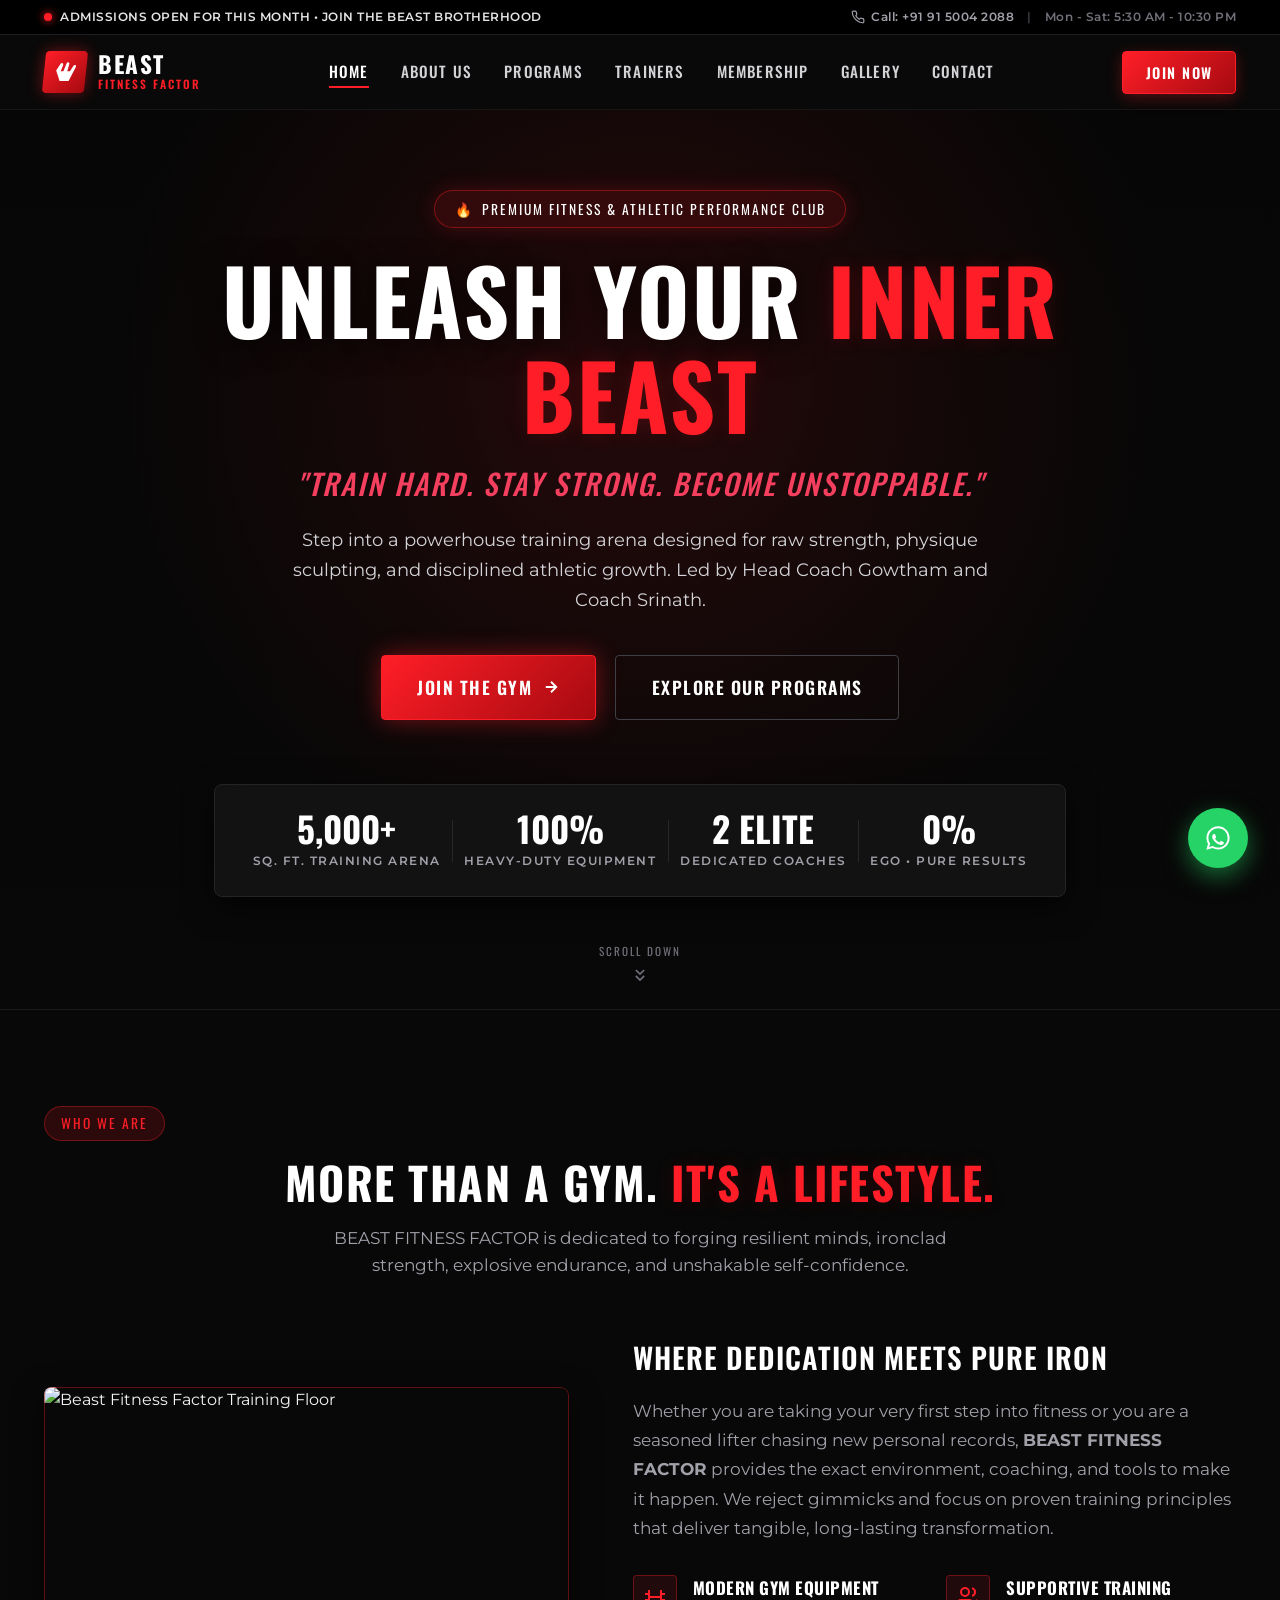
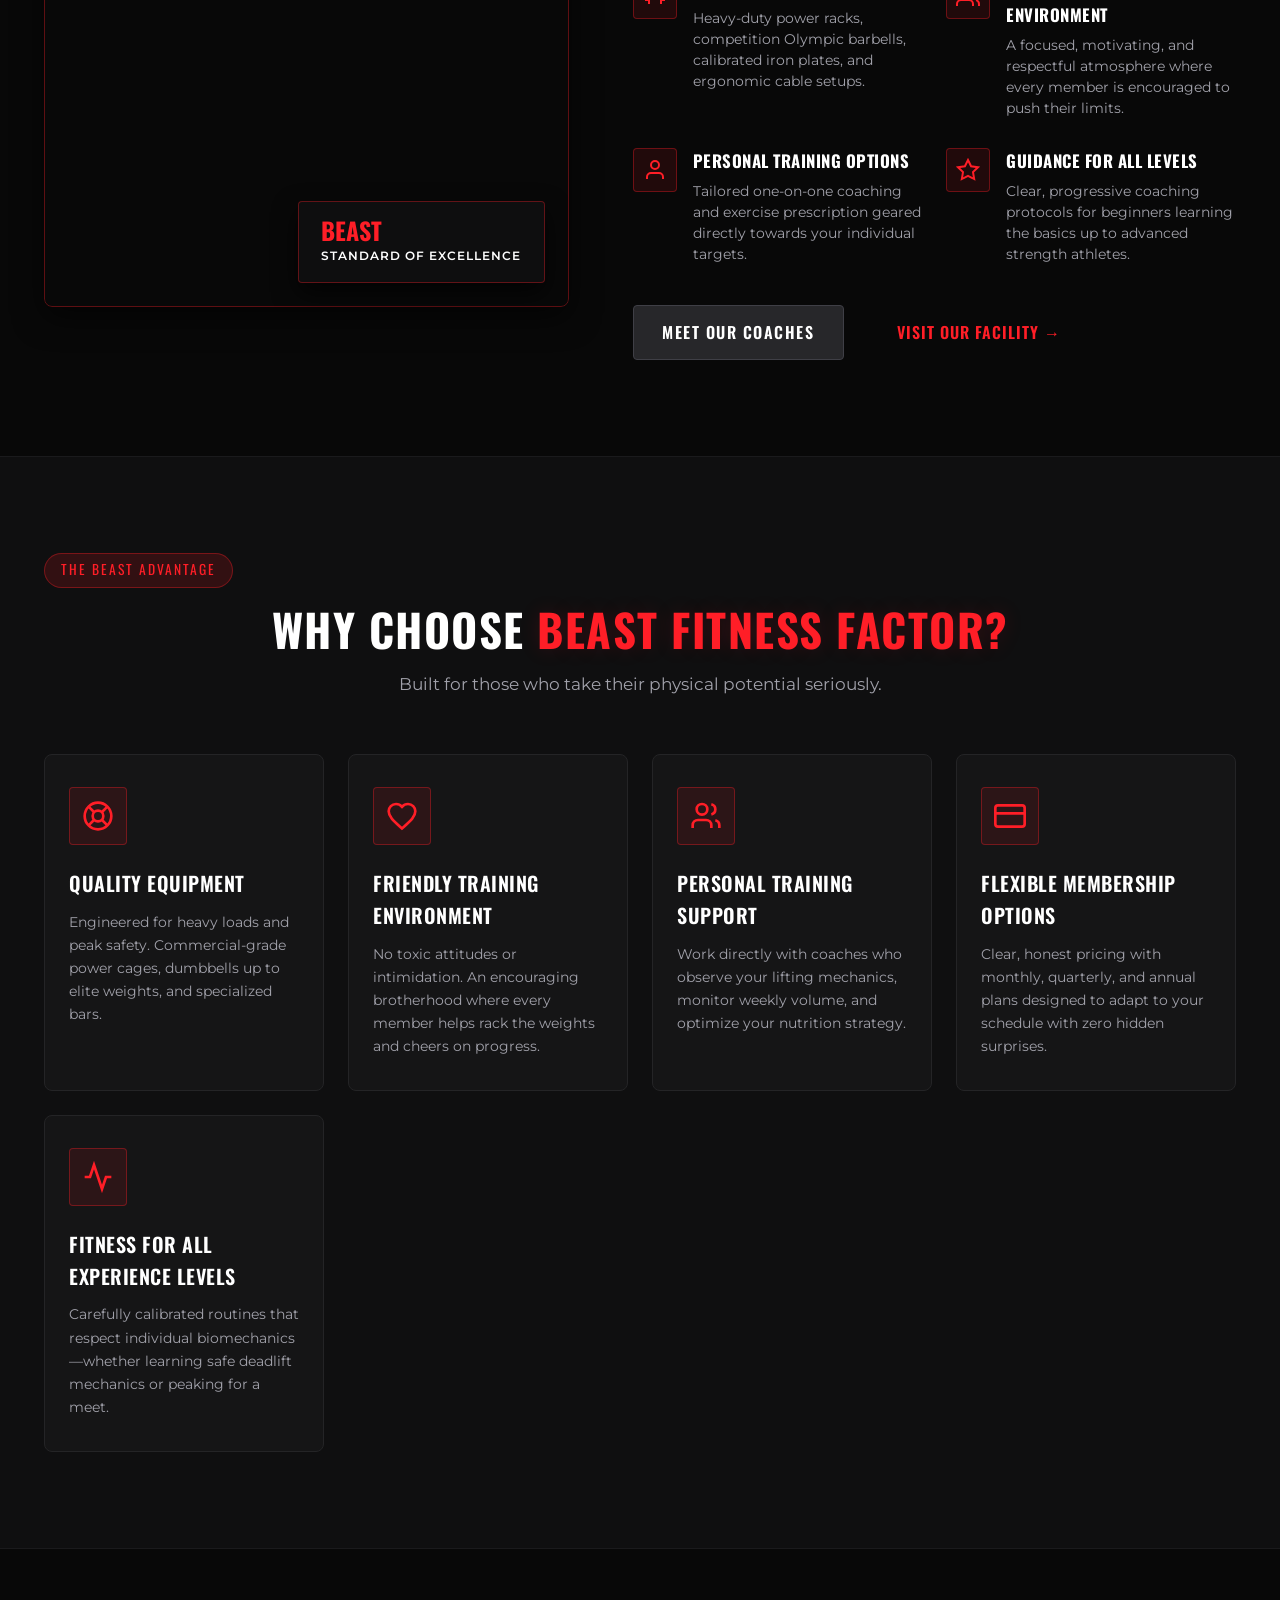
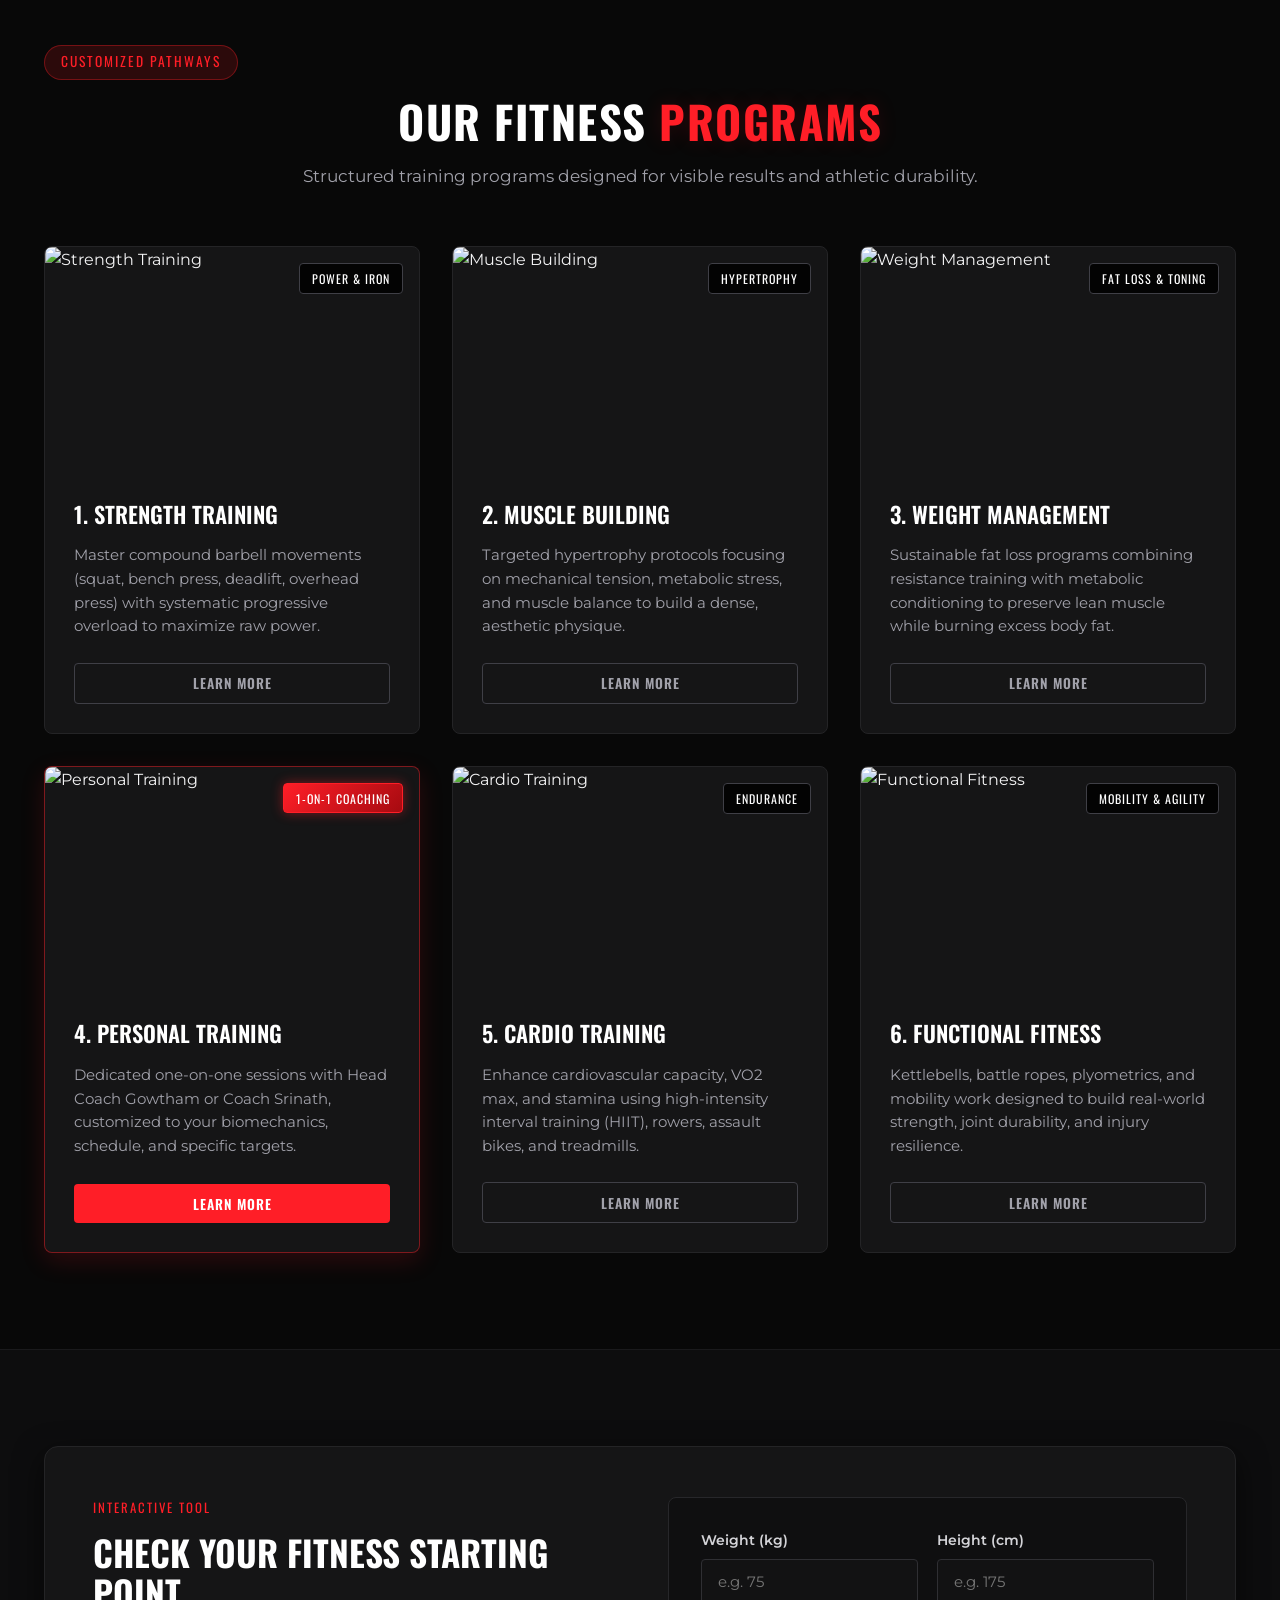
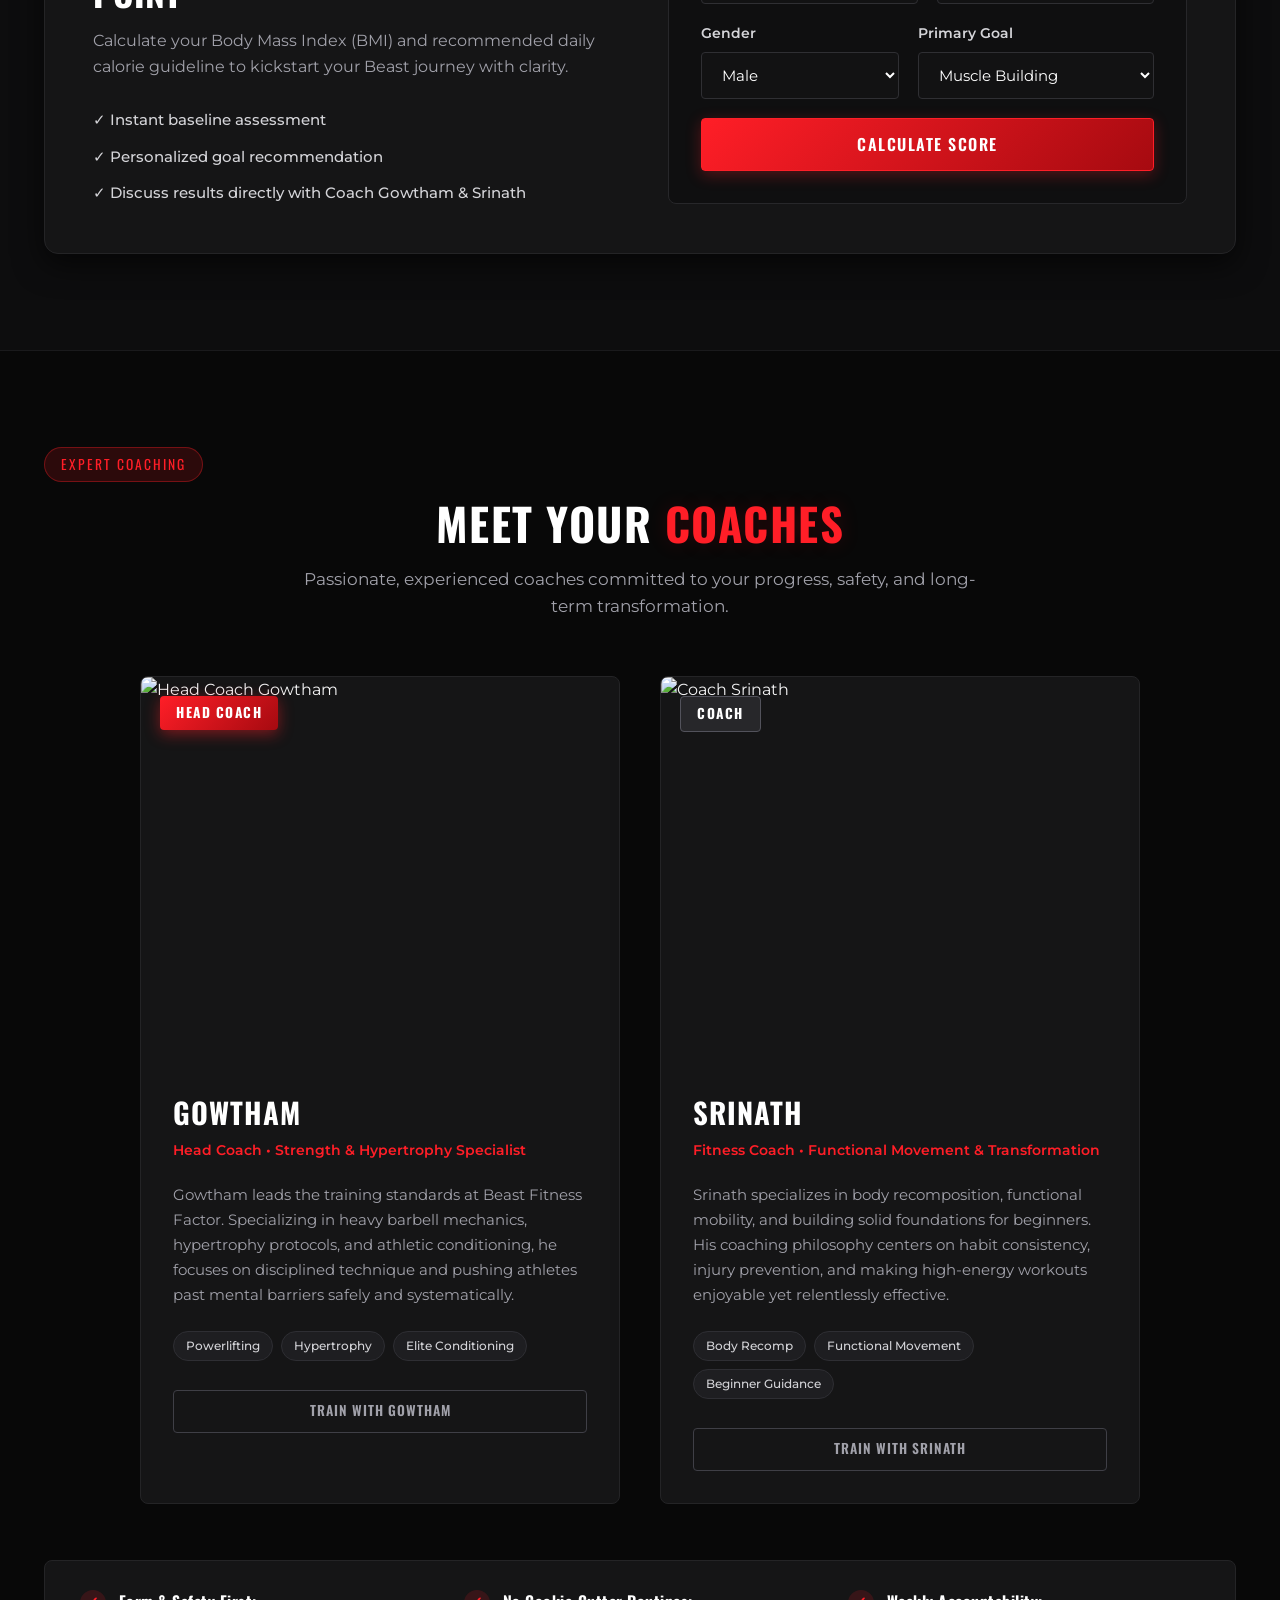
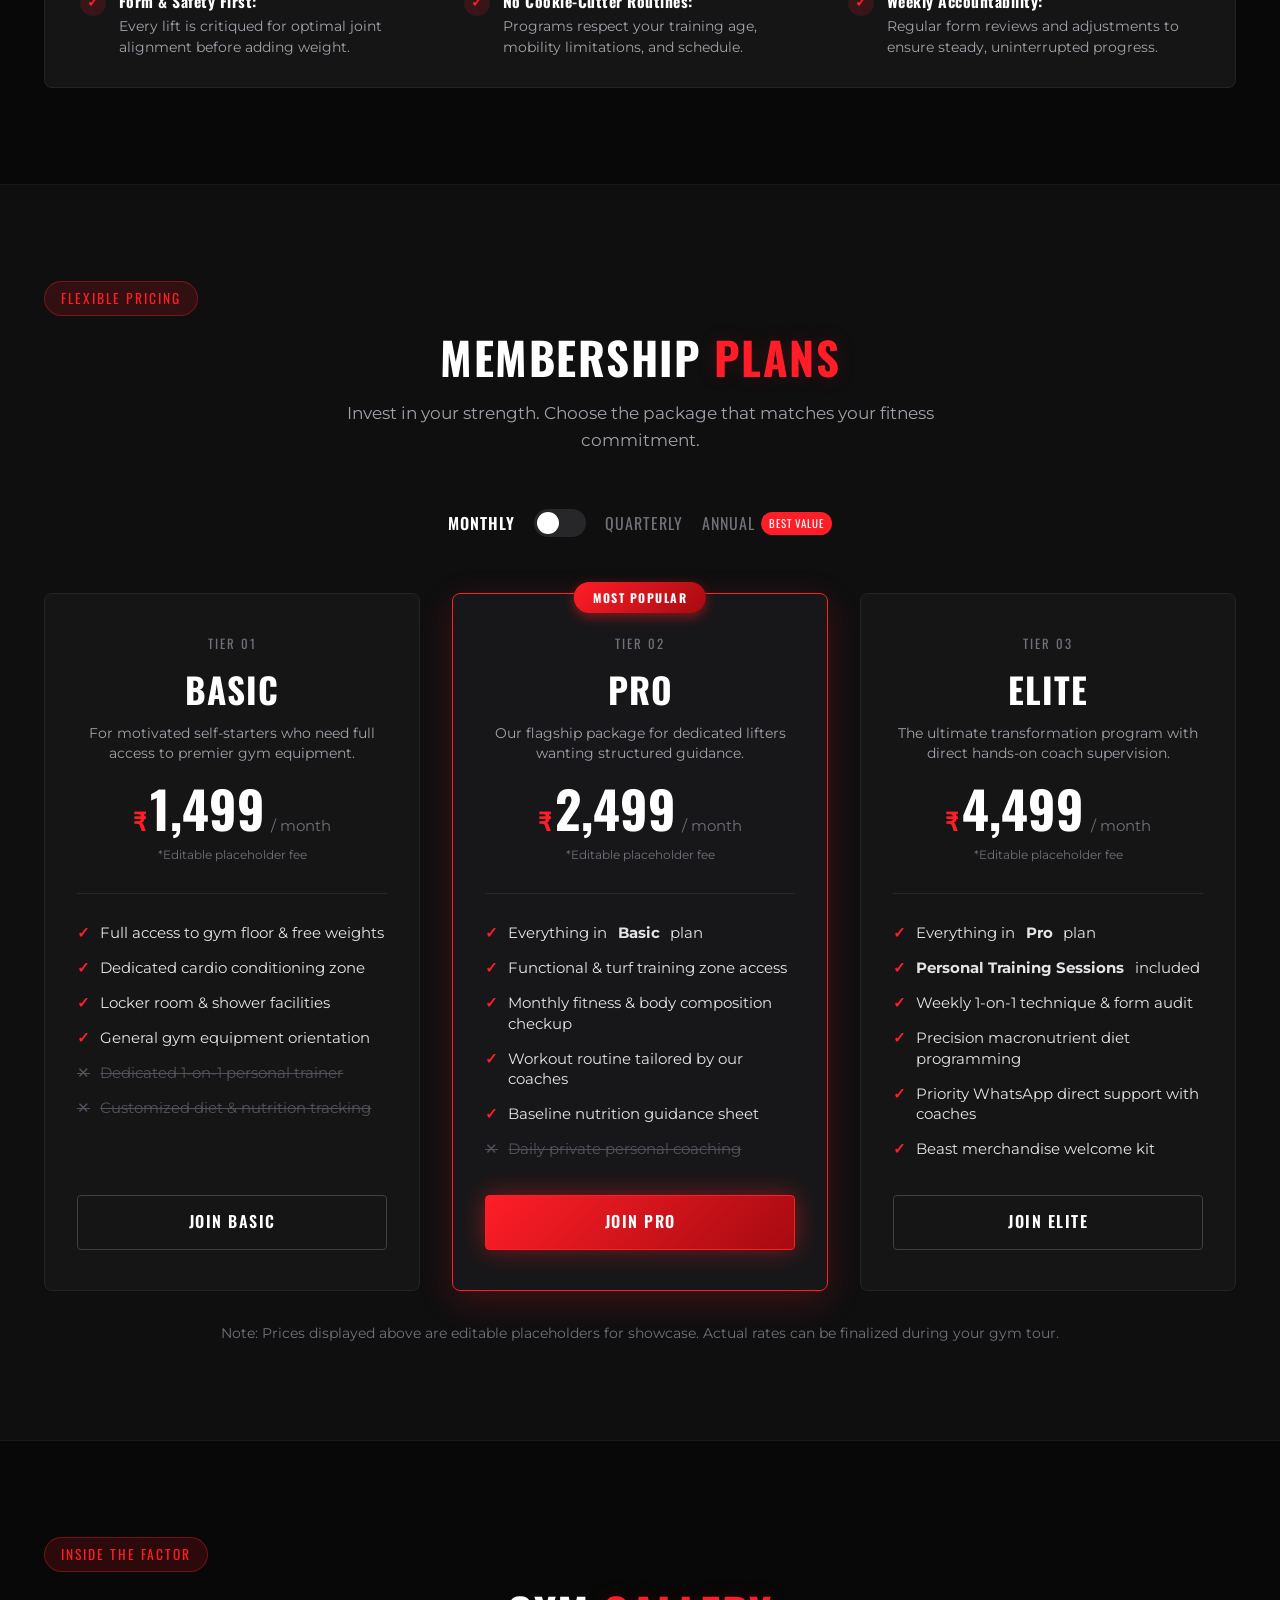
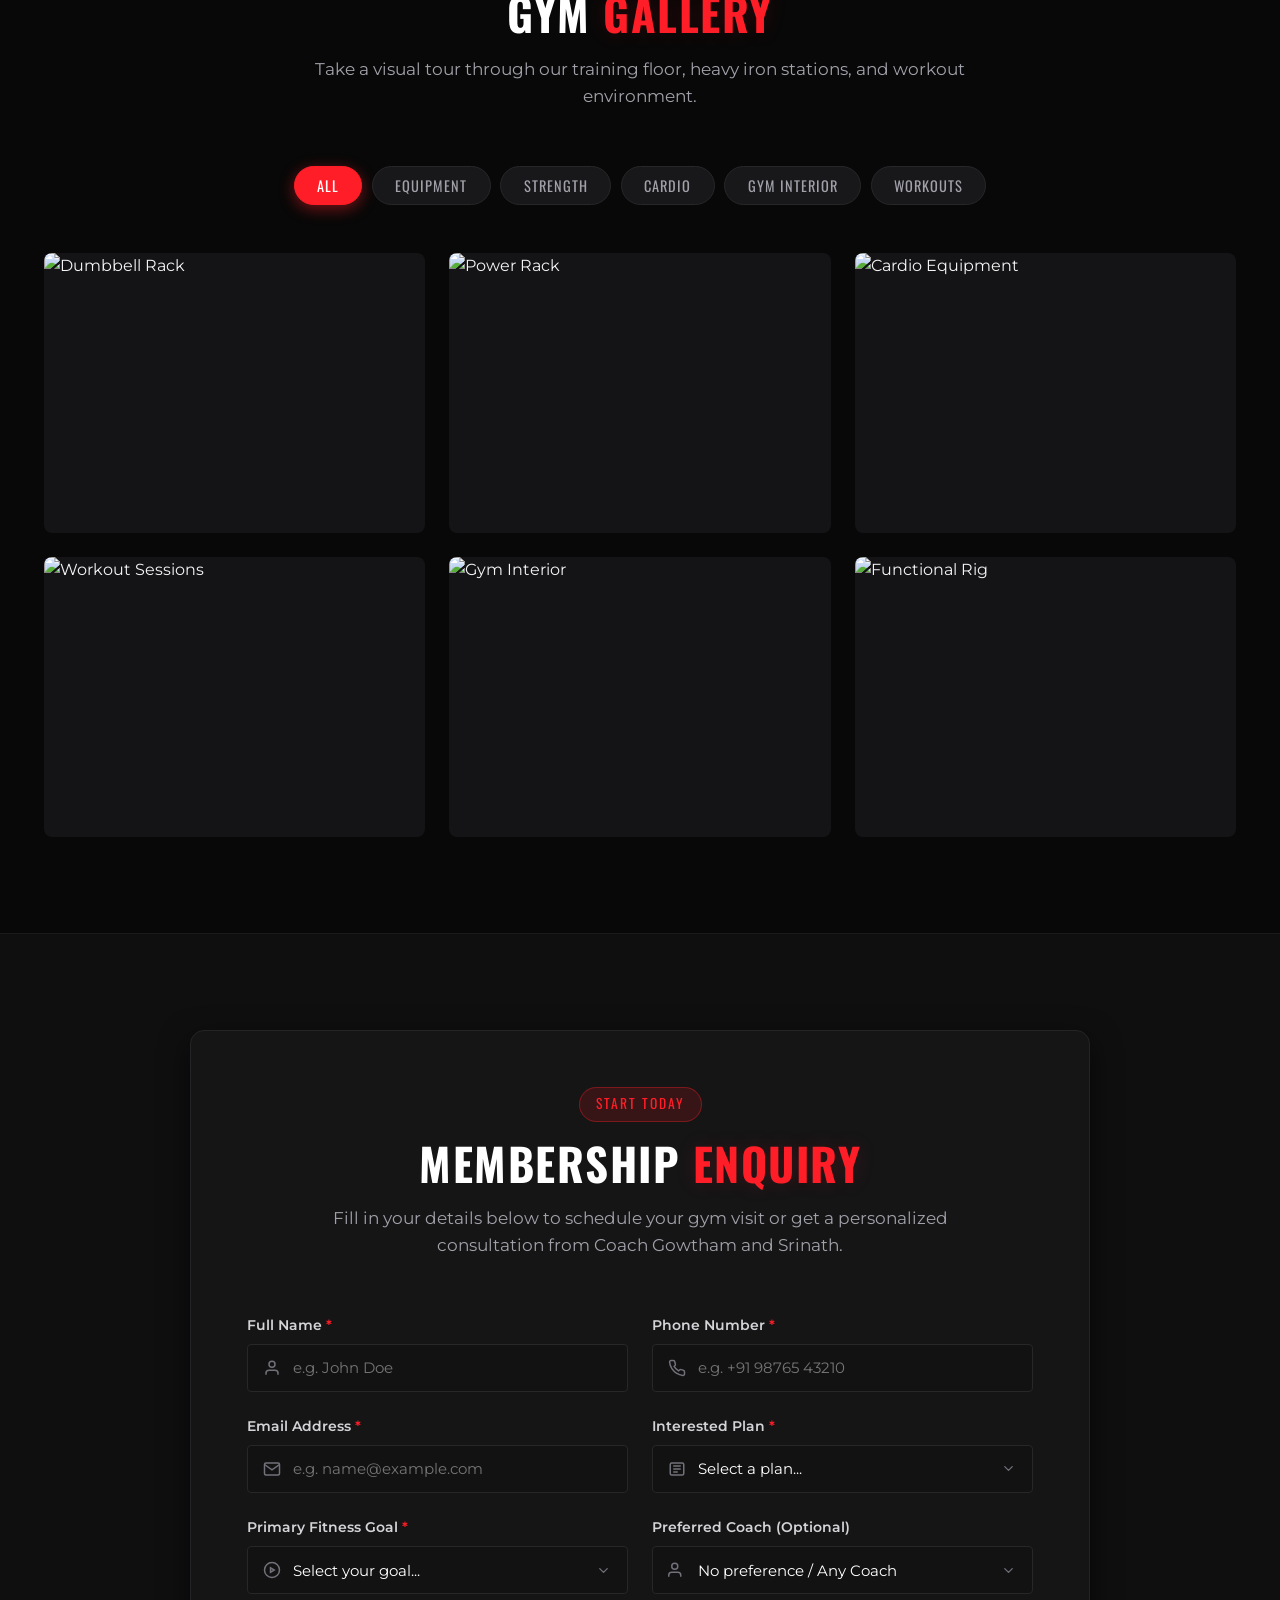
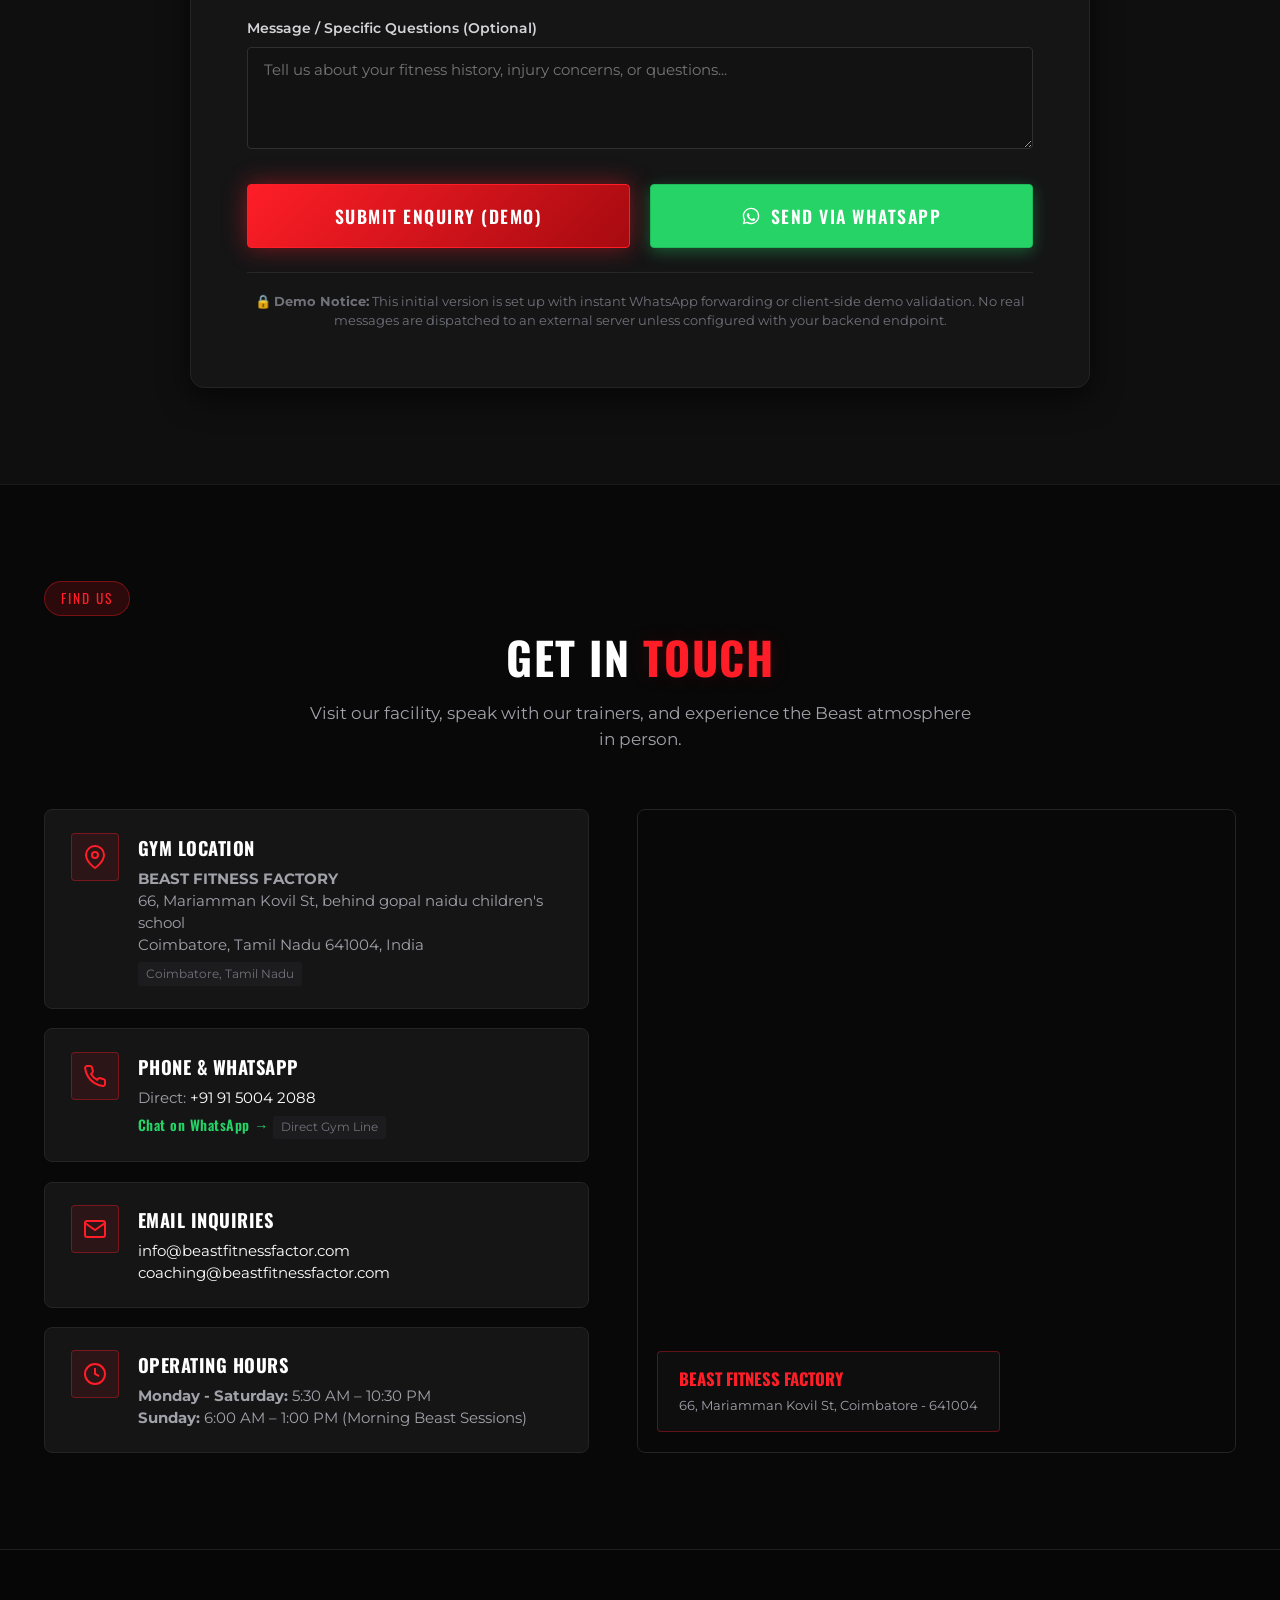
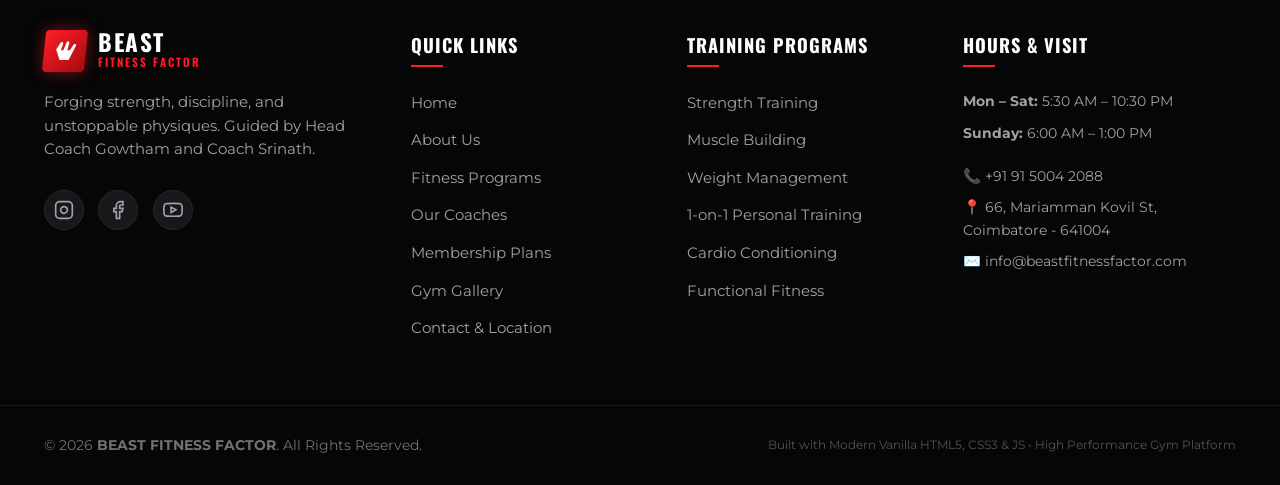
==== standalone.html @ 0b419434 "Initial commit: Beast Fitness Factory premium gym website" ====
<!DOCTYPE html>
<html lang="en">
<head>
  <meta charset="UTF-8">
  <meta name="viewport" content="width=device-width, initial-scale=1.0">
  <title>BEAST FITNESS FACTOR | Unleash Your Inner Beast</title>
  <meta name="description" content="BEAST FITNESS FACTOR - Premium fitness club with a powerful bodybuilding atmosphere. Expert coaching by Head Coach Gowtham and Coach Srinath.">
  <meta name="theme-color" content="#0d0d0d">
  
  <!-- Google Fonts: Oswald (Headings) & Montserrat (Body/Accents) -->
  <link rel="preconnect" href="https://fonts.googleapis.com">
  <link rel="preconnect" href="https://fonts.gstatic.com" crossorigin>
  <link href="https://fonts.googleapis.com/css2?family=Montserrat:ital,wght@0,300;0,400;0,500;0,600;0,700;0,800;1,400&family=Oswald:wght@400;500;600;700&display=swap" rel="stylesheet">
  
  <!-- Main Stylesheet -->
  <style>
/* ===================================================================
   BEAST FITNESS FACTOR - PREMIUM ATHLETIC STYLESHEET
   Colors: Black (#0a0a0a), Dark Charcoal (#141414), White (#fff), Vibrant Red (#ff1e27)
   Typography: Oswald (Headings), Montserrat (Body & Accents)
=================================================================== */

/* --- ROOT VARIABLES --- */
:root {
  --bg-deep: #080808;
  --bg-primary: #0f0f10;
  --bg-card: #151516;
  --bg-card-hover: #1c1c1e;
  --bg-input: #121213;
  --border-subtle: #242426;
  --border-accent: rgba(255, 30, 39, 0.35);
  
  --red-primary: #ff1e27;
  --red-hover: #e00d16;
  --red-glow: rgba(255, 30, 39, 0.45);
  --red-glow-subtle: rgba(255, 30, 39, 0.15);
  --red-gradient: linear-gradient(135deg, #ff1e27 0%, #a60a10 100%);
  
  --text-white: #ffffff;
  --text-primary: #f4f4f5;
  --text-secondary: #a1a1aa;
  --text-muted: #71717a;
  
  --font-heading: 'Oswald', sans-serif;
  --font-body: 'Montserrat', sans-serif;
  
  --transition-fast: 0.2s cubic-bezier(0.4, 0, 0.2, 1);
  --transition-normal: 0.3s cubic-bezier(0.4, 0, 0.2, 1);
  --transition-smooth: 0.5s cubic-bezier(0.16, 1, 0.3, 1);
  
  --radius-sm: 4px;
  --radius-md: 8px;
  --radius-lg: 14px;
  --radius-full: 9999px;
  
  --shadow-sm: 0 2px 8px rgba(0, 0, 0, 0.5);
  --shadow-card: 0 10px 30px rgba(0, 0, 0, 0.6);
  --shadow-red: 0 10px 35px var(--red-glow);
}

/* --- RESET & GLOBAL BASE --- */
*, *::before, *::after {
  box-sizing: border-box;
  margin: 0;
  padding: 0;
}

html {
  scroll-behavior: smooth;
  font-size: 16px;
  color-scheme: dark;
}

body {
  font-family: var(--font-body);
  background-color: var(--bg-deep);
  color: var(--text-primary);
  line-height: 1.6;
  overflow-x: hidden;
  -webkit-font-smoothing: antialiased;
  -moz-osx-font-smoothing: grayscale;
}

img {
  max-width: 100%;
  height: auto;
  display: block;
}

a {
  color: inherit;
  text-decoration: none;
  transition: color var(--transition-fast);
}

button {
  font-family: inherit;
  cursor: pointer;
  border: none;
  background: none;
  outline: none;
}

ul {
  list-style: none;
}

/* --- CONTAINER & UTILITIES --- */
.container {
  width: 100%;
  max-width: 1240px;
  margin: 0 auto;
  padding: 0 1.5rem;
}

.text-center {
  text-align: center;
}

.highlight-red {
  color: var(--red-primary);
  text-shadow: 0 0 20px var(--red-glow-subtle);
}

.section {
  padding: 6rem 0;
  position: relative;
}

.section-badge {
  display: inline-block;
  font-family: var(--font-heading);
  font-size: 0.85rem;
  letter-spacing: 2px;
  text-transform: uppercase;
  color: var(--red-primary);
  background: var(--red-glow-subtle);
  border: 1px solid var(--border-accent);
  padding: 0.35rem 1rem;
  border-radius: var(--radius-full);
  margin-bottom: 1rem;
}

.section-title {
  font-family: var(--font-heading);
  font-size: 2.8rem;
  font-weight: 700;
  text-transform: uppercase;
  letter-spacing: 1.5px;
  color: var(--text-white);
  line-height: 1.15;
  margin-bottom: 1rem;
}

.section-subtitle {
  font-size: 1.05rem;
  color: var(--text-secondary);
  max-width: 680px;
  margin: 0 auto 3.5rem;
  font-weight: 400;
}

/* --- BUTTONS --- */
.btn {
  display: inline-flex;
  align-items: center;
  justify-content: center;
  gap: 0.6rem;
  font-family: var(--font-heading);
  font-size: 1rem;
  font-weight: 600;
  text-transform: uppercase;
  letter-spacing: 1.5px;
  padding: 0.85rem 1.8rem;
  border-radius: var(--radius-sm);
  transition: all var(--transition-normal);
  position: relative;
  overflow: hidden;
}

.btn-primary {
  background: var(--red-gradient);
  color: var(--text-white);
  box-shadow: 0 4px 15px rgba(255, 30, 39, 0.3);
  border: 1px solid var(--red-primary);
}

.btn-primary:hover {
  background: var(--red-hover);
  box-shadow: var(--shadow-red);
  transform: translateY(-2px);
}

.btn-outline {
  background: transparent;
  color: var(--text-white);
  border: 1.5px solid #3f3f46;
}

.btn-outline:hover {
  border-color: var(--red-primary);
  color: var(--red-primary);
  background: rgba(255, 30, 39, 0.08);
  transform: translateY(-2px);
}

.btn-secondary {
  background: #27272a;
  color: var(--text-white);
  border: 1px solid #3f3f46;
}

.btn-secondary:hover {
  background: #3f3f46;
  transform: translateY(-2px);
}

.btn-link {
  font-family: var(--font-heading);
  font-weight: 600;
  letter-spacing: 1px;
  color: var(--red-primary);
  display: inline-flex;
  align-items: center;
  gap: 0.4rem;
  font-size: 1rem;
  text-transform: uppercase;
}

.btn-link:hover {
  color: #ff5252;
  transform: translateX(4px);
}

.btn-large {
  padding: 1.1rem 2.2rem;
  font-size: 1.1rem;
}

.btn-primary-sm, .btn-outline-sm {
  padding: 0.6rem 1.2rem;
  font-size: 0.85rem;
  letter-spacing: 1px;
  border-radius: var(--radius-sm);
}

.btn-primary-sm {
  background: var(--red-primary);
  color: #fff;
}

.btn-primary-sm:hover {
  background: var(--red-hover);
  box-shadow: 0 4px 15px var(--red-glow);
}

.btn-outline-sm {
  border: 1px solid #3f3f46;
  color: var(--text-secondary);
}

.btn-outline-sm:hover {
  border-color: var(--red-primary);
  color: var(--red-primary);
  background: var(--red-glow-subtle);
}

.btn-block {
  width: 100%;
}

.btn-glow {
  box-shadow: 0 0 25px var(--red-glow);
}

.btn-whatsapp {
  background: #25D366;
  color: #fff;
  border: 1px solid #20ba5a;
  box-shadow: 0 4px 15px rgba(37, 211, 102, 0.35);
}

.btn-whatsapp:hover {
  background: #20ba5a;
  box-shadow: 0 6px 20px rgba(37, 211, 102, 0.5);
  transform: translateY(-2px);
}

/* ==================== ANNOUNCEMENT BAR ==================== */
.announcement-bar {
  background: #000;
  border-bottom: 1px solid #1f1f23;
  padding: 0.45rem 0;
  font-size: 0.78rem;
  font-weight: 600;
  letter-spacing: 0.5px;
  color: var(--text-secondary);
}

.announcement-inner {
  display: flex;
  align-items: center;
  justify-content: space-between;
}

.announcement-item {
  display: flex;
  align-items: center;
  gap: 0.5rem;
  color: #e4e4e7;
}

.pulse-indicator {
  width: 8px;
  height: 8px;
  background-color: var(--red-primary);
  border-radius: 50%;
  box-shadow: 0 0 8px var(--red-primary);
  animation: pulse 1.8s infinite;
}

@keyframes pulse {
  0% { transform: scale(0.95); opacity: 0.7; }
  50% { transform: scale(1.3); opacity: 1; }
  100% { transform: scale(0.95); opacity: 0.7; }
}

.announcement-contact {
  display: flex;
  align-items: center;
  gap: 0.8rem;
}

.top-contact-link {
  display: inline-flex;
  align-items: center;
  gap: 0.4rem;
  color: var(--text-secondary);
}

.top-contact-link:hover {
  color: var(--red-primary);
}

.divider {
  color: #3f3f46;
}

.hours-tag {
  color: #71717a;
}

/* ==================== STICKY NAVIGATION ==================== */
.site-header {
  position: sticky;
  top: 0;
  left: 0;
  width: 100%;
  background: rgba(10, 10, 10, 0.85);
  backdrop-filter: blur(14px);
  -webkit-backdrop-filter: blur(14px);
  border-bottom: 1px solid rgba(255, 255, 255, 0.05);
  z-index: 1000;
  transition: all var(--transition-normal);
}

.site-header.scrolled {
  background: rgba(8, 8, 8, 0.96);
  border-bottom: 1px solid #222225;
  box-shadow: 0 10px 25px rgba(0, 0, 0, 0.8);
}

.nav-container {
  display: flex;
  align-items: center;
  justify-content: space-between;
  height: 74px;
}

/* Brand Logo */
.brand-logo {
  display: flex;
  align-items: center;
  gap: 0.75rem;
}

.logo-mark {
  width: 42px;
  height: 42px;
  background: var(--red-gradient);
  border-radius: var(--radius-sm);
  display: flex;
  align-items: center;
  justify-content: center;
  color: #fff;
  box-shadow: 0 0 15px var(--red-glow);
  transform: skewX(-6deg);
}

.claw-icon {
  width: 24px;
  height: 24px;
}

.logo-text {
  display: flex;
  flex-direction: column;
}

.brand-name {
  font-family: var(--font-heading);
  font-size: 1.45rem;
  font-weight: 700;
  line-height: 1;
  letter-spacing: 1.5px;
  color: var(--text-white);
}

.brand-sub {
  font-family: var(--font-heading);
  font-size: 0.72rem;
  letter-spacing: 2px;
  color: var(--red-primary);
  font-weight: 600;
}

/* Navigation Links */
.nav-menu {
  display: flex;
  align-items: center;
}

.nav-list {
  display: flex;
  align-items: center;
  gap: 2rem;
}

.nav-link {
  font-family: var(--font-heading);
  font-size: 0.95rem;
  font-weight: 500;
  letter-spacing: 1.2px;
  text-transform: uppercase;
  color: #d4d4d8;
  position: relative;
  padding: 0.4rem 0;
}

.nav-link::after {
  content: '';
  position: absolute;
  bottom: 0;
  left: 0;
  width: 0%;
  height: 2px;
  background-color: var(--red-primary);
  transition: width var(--transition-normal);
}

.nav-link:hover, .nav-link.active {
  color: var(--text-white);
}

.nav-link:hover::after, .nav-link.active::after {
  width: 100%;
}

.nav-actions {
  display: flex;
  align-items: center;
  gap: 1rem;
}

.nav-cta {
  padding: 0.55rem 1.4rem;
  font-size: 0.9rem;
}

/* Hamburger Toggle */
.hamburger {
  display: none;
  flex-direction: column;
  justify-content: space-between;
  width: 30px;
  height: 20px;
  background: transparent;
  cursor: pointer;
  z-index: 1100;
}

.hamburger .bar {
  width: 100%;
  height: 2.5px;
  background-color: #fff;
  border-radius: 2px;
  transition: all var(--transition-normal);
}

.hamburger.active .bar:nth-child(1) {
  transform: translateY(8.5px) rotate(45deg);
}

.hamburger.active .bar:nth-child(2) {
  opacity: 0;
}

.hamburger.active .bar:nth-child(3) {
  transform: translateY(-8.5px) rotate(-45deg);
}

/* ==================== HERO SECTION ==================== */
.hero-section {
  position: relative;
  min-height: calc(100vh - 105px);
  display: flex;
  align-items: center;
  justify-content: center;
  padding: 5rem 0 7rem;
  background: #000 url('https://images.unsplash.com/photo-1534438327276-14e5300c3a48?auto=format&fit=crop&w=1920&q=85') no-repeat center center/cover;
  overflow: hidden;
}

.hero-bg-overlay {
  position: absolute;
  inset: 0;
  background: 
    radial-gradient(circle at 50% 30%, rgba(255, 30, 39, 0.12) 0%, transparent 60%),
    linear-gradient(180deg, rgba(8, 8, 8, 0.75) 0%, rgba(8, 8, 8, 0.88) 60%, var(--bg-deep) 100%);
  z-index: 1;
}

.hero-content {
  position: relative;
  z-index: 2;
  text-align: center;
  max-width: 900px;
}

.hero-badge {
  display: inline-flex;
  align-items: center;
  gap: 0.5rem;
  background: rgba(255, 30, 39, 0.12);
  border: 1px solid rgba(255, 30, 39, 0.4);
  padding: 0.45rem 1.2rem;
  border-radius: var(--radius-full);
  color: #fff;
  font-family: var(--font-heading);
  font-size: 0.85rem;
  letter-spacing: 2px;
  margin-bottom: 1.5rem;
  box-shadow: 0 0 20px rgba(255, 30, 39, 0.2);
}

.hero-title {
  font-family: var(--font-heading);
  font-size: clamp(3.2rem, 7vw, 5.8rem);
  font-weight: 700;
  line-height: 1.05;
  text-transform: uppercase;
  letter-spacing: 2px;
  color: #fff;
  margin-bottom: 1.2rem;
  text-shadow: 0 4px 30px rgba(0, 0, 0, 0.8);
}

.hero-subtitle {
  font-family: var(--font-heading);
  font-size: clamp(1.2rem, 2.8vw, 1.8rem);
  font-weight: 500;
  letter-spacing: 2px;
  color: #f43f5e;
  text-transform: uppercase;
  margin-bottom: 1.2rem;
  font-style: italic;
}

.hero-description {
  font-size: 1.1rem;
  color: #d4d4d8;
  max-width: 720px;
  margin: 0 auto 2.5rem;
  line-height: 1.7;
}

.hero-buttons {
  display: flex;
  align-items: center;
  justify-content: center;
  gap: 1.2rem;
  flex-wrap: wrap;
  margin-bottom: 4rem;
}

/* Stats Ribbon */
.hero-stats {
  display: flex;
  align-items: center;
  justify-content: space-around;
  background: rgba(21, 21, 22, 0.85);
  backdrop-filter: blur(12px);
  border: 1px solid var(--border-subtle);
  border-radius: var(--radius-md);
  padding: 1.6rem 2rem;
  box-shadow: var(--shadow-card);
}

.stat-card {
  display: flex;
  flex-direction: column;
  align-items: center;
}

.stat-number {
  font-family: var(--font-heading);
  font-size: 2.2rem;
  font-weight: 700;
  color: #fff;
  line-height: 1;
  margin-bottom: 0.35rem;
}

.stat-label {
  font-size: 0.75rem;
  letter-spacing: 1.5px;
  font-weight: 600;
  color: var(--text-secondary);
}

.stat-divider {
  width: 1px;
  height: 42px;
  background: #27272a;
}

/* Scroll Arrow */
.scroll-down-arrow {
  position: absolute;
  bottom: 1.5rem;
  left: 50%;
  transform: translateX(-50%);
  z-index: 2;
  display: flex;
  flex-direction: column;
  align-items: center;
  gap: 0.3rem;
  font-size: 0.7rem;
  font-family: var(--font-heading);
  letter-spacing: 2px;
  color: var(--text-muted);
  animation: floatArrow 2.2s infinite ease-in-out;
}

.scroll-down-arrow:hover {
  color: var(--red-primary);
}

@keyframes floatArrow {
  0%, 100% { transform: translate(-50%, 0); }
  50% { transform: translate(-50%, 8px); }
}

/* ==================== ABOUT US SECTION ==================== */
.about-section {
  background-color: var(--bg-deep);
  border-top: 1px solid #1a1a1c;
}

.about-grid {
  display: grid;
  grid-template-columns: 1fr 1.15fr;
  gap: 4rem;
  align-items: center;
}

.about-image-wrapper {
  position: relative;
  border-radius: var(--radius-md);
  overflow: hidden;
  box-shadow: var(--shadow-card);
}

.about-image-wrapper::before {
  content: '';
  position: absolute;
  inset: 0;
  border: 1px solid var(--border-accent);
  border-radius: var(--radius-md);
  z-index: 2;
  pointer-events: none;
}

.about-main-img {
  width: 100%;
  height: 520px;
  object-fit: cover;
  transition: transform var(--transition-smooth);
}

.about-image-wrapper:hover .about-main-img {
  transform: scale(1.04);
}

.experience-badge {
  position: absolute;
  bottom: 1.5rem;
  right: 1.5rem;
  background: rgba(15, 15, 16, 0.95);
  backdrop-filter: blur(10px);
  border: 1px solid var(--border-accent);
  border-radius: var(--radius-sm);
  padding: 1rem 1.4rem;
  display: flex;
  flex-direction: column;
  z-index: 3;
  box-shadow: 0 10px 25px rgba(0, 0, 0, 0.7);
}

.experience-badge .badge-num {
  font-family: var(--font-heading);
  font-size: 1.5rem;
  font-weight: 700;
  color: var(--red-primary);
  line-height: 1;
}

.experience-badge .badge-text {
  font-size: 0.75rem;
  font-weight: 600;
  letter-spacing: 1px;
  color: #fff;
  margin-top: 0.3rem;
}

.about-heading {
  font-family: var(--font-heading);
  font-size: 1.8rem;
  font-weight: 600;
  text-transform: uppercase;
  letter-spacing: 1px;
  color: #fff;
  margin-bottom: 1rem;
}

.about-paragraph {
  color: var(--text-secondary);
  font-size: 1.05rem;
  line-height: 1.75;
  margin-bottom: 2rem;
}

.about-pillars {
  display: grid;
  grid-template-columns: 1fr 1fr;
  gap: 1.8rem 1.5rem;
  margin-bottom: 2.5rem;
}

.pillar-item {
  display: flex;
  gap: 1rem;
}

.pillar-icon {
  width: 44px;
  height: 44px;
  flex-shrink: 0;
  background: rgba(255, 30, 39, 0.1);
  border: 1px solid var(--border-accent);
  border-radius: var(--radius-sm);
  display: flex;
  align-items: center;
  justify-content: center;
  color: var(--red-primary);
}

.pillar-text h4 {
  font-family: var(--font-heading);
  font-size: 1.05rem;
  text-transform: uppercase;
  letter-spacing: 0.5px;
  color: #fff;
  margin-bottom: 0.35rem;
}

.pillar-text p {
  font-size: 0.88rem;
  color: var(--text-secondary);
  line-height: 1.5;
}

.about-cta-row {
  display: flex;
  align-items: center;
  gap: 1.5rem;
}

/* ==================== WHY CHOOSE US ==================== */
.why-section {
  background-color: var(--bg-primary);
  border-top: 1px solid #1a1a1c;
}

.features-grid {
  display: grid;
  grid-template-columns: repeat(auto-fit, minmax(220px, 1fr));
  gap: 1.5rem;
}

.feature-card {
  background: var(--bg-card);
  border: 1px solid var(--border-subtle);
  border-radius: var(--radius-md);
  padding: 2rem 1.5rem;
  transition: all var(--transition-normal);
  position: relative;
  overflow: hidden;
}

.feature-card::before {
  content: '';
  position: absolute;
  top: 0;
  left: 0;
  width: 100%;
  height: 3px;
  background: var(--red-gradient);
  opacity: 0;
  transition: opacity var(--transition-fast);
}

.feature-card:hover {
  transform: translateY(-6px);
  background: var(--bg-card-hover);
  border-color: var(--border-accent);
  box-shadow: 0 12px 30px rgba(0, 0, 0, 0.6);
}

.feature-card:hover::before {
  opacity: 1;
}

.feature-icon-wrapper {
  width: 58px;
  height: 58px;
  background: rgba(255, 30, 39, 0.1);
  border: 1px solid var(--border-accent);
  border-radius: var(--radius-sm);
  display: flex;
  align-items: center;
  justify-content: center;
  color: var(--red-primary);
  margin-bottom: 1.4rem;
  transition: transform var(--transition-fast);
}

.feature-card:hover .feature-icon-wrapper {
  transform: scale(1.1);
  background: var(--red-primary);
  color: #fff;
}

.feature-title {
  font-family: var(--font-heading);
  font-size: 1.25rem;
  font-weight: 600;
  text-transform: uppercase;
  letter-spacing: 0.5px;
  color: #fff;
  margin-bottom: 0.7rem;
}

.feature-desc {
  font-size: 0.9rem;
  color: var(--text-secondary);
  line-height: 1.6;
}

/* ==================== OUR FITNESS PROGRAMS ==================== */
.programs-section {
  background-color: var(--bg-deep);
  border-top: 1px solid #1a1a1c;
}

.programs-grid {
  display: grid;
  grid-template-columns: repeat(auto-fill, minmax(340px, 1fr));
  gap: 2rem;
}

.program-card {
  background: var(--bg-card);
  border: 1px solid var(--border-subtle);
  border-radius: var(--radius-md);
  overflow: hidden;
  display: flex;
  flex-direction: column;
  transition: all var(--transition-normal);
}

.program-card:hover {
  transform: translateY(-6px);
  border-color: var(--border-accent);
  box-shadow: 0 15px 35px rgba(0, 0, 0, 0.7);
}

.program-card.highlight-card {
  border-color: rgba(255, 30, 39, 0.45);
  box-shadow: 0 8px 25px rgba(255, 30, 39, 0.15);
}

.program-img-wrapper {
  position: relative;
  height: 220px;
  overflow: hidden;
}

.program-img-wrapper img {
  width: 100%;
  height: 100%;
  object-fit: cover;
  transition: transform var(--transition-smooth);
}

.program-card:hover .program-img-wrapper img {
  transform: scale(1.08);
}

.program-tag {
  position: absolute;
  top: 1rem;
  right: 1rem;
  background: rgba(0, 0, 0, 0.85);
  border: 1px solid #3f3f46;
  color: #fff;
  font-family: var(--font-heading);
  font-size: 0.75rem;
  letter-spacing: 1px;
  padding: 0.3rem 0.75rem;
  border-radius: var(--radius-sm);
  backdrop-filter: blur(4px);
}

.tag-featured {
  background: var(--red-gradient);
  border-color: var(--red-primary);
  box-shadow: 0 0 12px var(--red-glow);
}

.program-body {
  padding: 1.8rem;
  display: flex;
  flex-direction: column;
  flex-grow: 1;
}

.program-title {
  font-family: var(--font-heading);
  font-size: 1.4rem;
  font-weight: 600;
  text-transform: uppercase;
  color: #fff;
  margin-bottom: 0.8rem;
}

.program-desc {
  font-size: 0.92rem;
  color: var(--text-secondary);
  line-height: 1.6;
  margin-bottom: 1.5rem;
  flex-grow: 1;
}

/* ==================== BMI CALCULATOR ==================== */
.calculator-section {
  background: #0d0d0e;
  border-top: 1px solid #1a1a1c;
}

.calculator-box {
  background: var(--bg-card);
  border: 1px solid var(--border-subtle);
  border-radius: var(--radius-lg);
  padding: 3rem;
  display: grid;
  grid-template-columns: 1fr 1fr;
  gap: 3.5rem;
  align-items: center;
  box-shadow: var(--shadow-card);
}

.calculator-info .badge-tag {
  display: inline-block;
  font-family: var(--font-heading);
  font-size: 0.8rem;
  letter-spacing: 2px;
  color: var(--red-primary);
  margin-bottom: 0.8rem;
}

.calculator-info h3 {
  font-family: var(--font-heading);
  font-size: 2.2rem;
  font-weight: 700;
  text-transform: uppercase;
  line-height: 1.15;
  color: #fff;
  margin-bottom: 1rem;
}

.calculator-info p {
  color: var(--text-secondary);
  font-size: 1rem;
  line-height: 1.6;
  margin-bottom: 1.8rem;
}

.calc-benefits {
  display: flex;
  flex-direction: column;
  gap: 0.75rem;
}

.calc-benefits li {
  color: #d4d4d8;
  font-size: 0.95rem;
  font-weight: 500;
}

.calculator-form {
  background: #0f0f10;
  border: 1px solid #27272a;
  border-radius: var(--radius-md);
  padding: 2rem;
}

.form-row-2 {
  display: grid;
  grid-template-columns: 1fr 1fr;
  gap: 1.2rem;
  margin-bottom: 1.2rem;
}

.form-group {
  display: flex;
  flex-direction: column;
  gap: 0.45rem;
}

.form-group label {
  font-size: 0.85rem;
  font-weight: 600;
  color: #d4d4d8;
}

.form-group input, .form-group select, .form-group textarea {
  background: var(--bg-input);
  border: 1px solid #2f2f33;
  border-radius: var(--radius-sm);
  padding: 0.75rem 1rem;
  color: #fff;
  font-size: 0.95rem;
  font-family: inherit;
  transition: all var(--transition-fast);
}

.form-group input:focus, .form-group select:focus, .form-group textarea:focus {
  border-color: var(--red-primary);
  box-shadow: 0 0 10px var(--red-glow-subtle);
  outline: none;
}

.calc-result {
  margin-top: 1.5rem;
  padding: 1.2rem;
  background: #18181b;
  border-radius: var(--radius-sm);
  border-left: 4px solid var(--red-primary);
}

.result-score-line {
  display: flex;
  align-items: center;
  gap: 0.8rem;
  margin-bottom: 0.5rem;
}

.result-score-line strong {
  font-family: var(--font-heading);
  font-size: 1.5rem;
  color: #fff;
}

.result-badge {
  font-family: var(--font-heading);
  font-size: 0.8rem;
  letter-spacing: 1px;
  text-transform: uppercase;
  padding: 0.2rem 0.6rem;
  border-radius: 3px;
  background: #27272a;
  color: var(--red-primary);
}

.result-tip {
  font-size: 0.88rem;
  color: var(--text-secondary);
  line-height: 1.5;
  margin-bottom: 1rem;
}

/* ==================== TRAINERS SECTION ==================== */
.trainers-section {
  background-color: var(--bg-deep);
  border-top: 1px solid #1a1a1c;
}

.trainers-grid {
  display: grid;
  grid-template-columns: repeat(2, 1fr);
  gap: 2.5rem;
  max-width: 1000px;
  margin: 0 auto 3.5rem;
}

.trainer-card {
  background: var(--bg-card);
  border: 1px solid var(--border-subtle);
  border-radius: var(--radius-md);
  overflow: hidden;
  transition: all var(--transition-normal);
}

.trainer-card:hover {
  transform: translateY(-6px);
  border-color: var(--border-accent);
  box-shadow: 0 18px 40px rgba(0, 0, 0, 0.7);
}

.trainer-img-wrapper {
  position: relative;
  height: 380px;
  overflow: hidden;
}

.trainer-img-wrapper img {
  width: 100%;
  height: 100%;
  object-fit: cover;
  transition: transform var(--transition-smooth);
}

.trainer-card:hover .trainer-img-wrapper img {
  transform: scale(1.05);
}

.trainer-role-badge {
  position: absolute;
  top: 1.2rem;
  left: 1.2rem;
  background: var(--red-gradient);
  color: #fff;
  font-family: var(--font-heading);
  font-size: 0.85rem;
  font-weight: 700;
  letter-spacing: 1.5px;
  padding: 0.4rem 1rem;
  border-radius: var(--radius-sm);
  box-shadow: 0 4px 15px var(--red-glow);
}

.trainer-role-badge.badge-coach {
  background: #27272a;
  border: 1px solid #52525b;
  box-shadow: none;
}

.trainer-info {
  padding: 2rem;
}

.trainer-name {
  font-family: var(--font-heading);
  font-size: 1.8rem;
  font-weight: 700;
  letter-spacing: 1px;
  color: #fff;
  margin-bottom: 0.3rem;
}

.trainer-spec {
  font-size: 0.9rem;
  color: var(--red-primary);
  font-weight: 600;
  margin-bottom: 1.2rem;
}

.trainer-bio {
  font-size: 0.95rem;
  color: var(--text-secondary);
  line-height: 1.65;
  margin-bottom: 1.5rem;
}

.trainer-focus-tags {
  display: flex;
  flex-wrap: wrap;
  gap: 0.5rem;
  margin-bottom: 1.8rem;
}

.trainer-focus-tags span {
  font-size: 0.78rem;
  font-weight: 500;
  color: #d4d4d8;
  background: #1e1e21;
  border: 1px solid #2e2e33;
  padding: 0.25rem 0.75rem;
  border-radius: var(--radius-full);
}

.coaching-standards {
  background: var(--bg-card);
  border: 1px solid var(--border-subtle);
  border-radius: var(--radius-md);
  padding: 1.8rem 2.2rem;
  display: grid;
  grid-template-columns: repeat(3, 1fr);
  gap: 2rem;
}

.standard-item {
  display: flex;
  align-items: flex-start;
  gap: 0.8rem;
}

.standard-item .icon {
  width: 26px;
  height: 26px;
  background: rgba(255, 30, 39, 0.15);
  color: var(--red-primary);
  border-radius: 50%;
  display: flex;
  align-items: center;
  justify-content: center;
  font-size: 0.9rem;
  font-weight: bold;
  flex-shrink: 0;
}

.standard-item div {
  font-size: 0.88rem;
  line-height: 1.5;
  color: var(--text-secondary);
}

.standard-item strong {
  display: block;
  color: #fff;
  margin-bottom: 0.2rem;
  font-family: var(--font-heading);
  font-size: 0.98rem;
  letter-spacing: 0.5px;
}

/* ==================== MEMBERSHIP PLANS ==================== */
.membership-section {
  background-color: var(--bg-primary);
  border-top: 1px solid #1a1a1c;
}

/* Billing Toggle */
.billing-toggle-wrapper {
  display: flex;
  align-items: center;
  justify-content: center;
  gap: 1.2rem;
  margin-bottom: 3.5rem;
}

.billing-label {
  font-family: var(--font-heading);
  font-size: 1rem;
  letter-spacing: 1px;
  text-transform: uppercase;
  color: var(--text-muted);
  cursor: pointer;
  transition: color var(--transition-fast);
  display: inline-flex;
  align-items: center;
  gap: 0.4rem;
}

.billing-label.active {
  color: #fff;
  font-weight: 600;
}

.save-tag {
  font-size: 0.68rem;
  background: var(--red-primary);
  color: #fff;
  padding: 0.15rem 0.5rem;
  border-radius: var(--radius-full);
}

.toggle-switch {
  width: 52px;
  height: 28px;
  background: #27272a;
  border-radius: 14px;
  padding: 3px;
  cursor: pointer;
  position: relative;
  transition: background-color var(--transition-fast);
}

.toggle-slider {
  width: 22px;
  height: 22px;
  background: #fff;
  border-radius: 50%;
  transition: transform var(--transition-normal);
}

.toggle-switch.quarterly .toggle-slider {
  transform: translateX(12px);
  background: #fff;
}

.toggle-switch.annual .toggle-slider {
  transform: translateX(24px);
  background: var(--red-primary);
}

.membership-grid {
  display: grid;
  grid-template-columns: repeat(3, 1fr);
  gap: 2rem;
  align-items: stretch;
  margin-bottom: 2rem;
}

.plan-card {
  background: var(--bg-card);
  border: 1px solid var(--border-subtle);
  border-radius: var(--radius-md);
  padding: 2.5rem 2rem;
  display: flex;
  flex-direction: column;
  position: relative;
  transition: all var(--transition-normal);
}

.plan-card:hover {
  transform: translateY(-8px);
  border-color: #3f3f46;
  box-shadow: var(--shadow-card);
}

.plan-card.featured-plan {
  background: #171719;
  border-color: var(--red-primary);
  box-shadow: 0 10px 35px rgba(255, 30, 39, 0.2);
}

.plan-card.featured-plan:hover {
  box-shadow: var(--shadow-red);
}

.popular-ribbon {
  position: absolute;
  top: -12px;
  left: 50%;
  transform: translateX(-50%);
  background: var(--red-gradient);
  color: #fff;
  font-family: var(--font-heading);
  font-size: 0.75rem;
  font-weight: 700;
  letter-spacing: 1.5px;
  padding: 0.35rem 1.2rem;
  border-radius: var(--radius-full);
  box-shadow: 0 4px 12px var(--red-glow);
}

.plan-header {
  border-bottom: 1px solid #27272a;
  padding-bottom: 1.8rem;
  margin-bottom: 1.8rem;
  text-align: center;
}

.plan-tier {
  font-family: var(--font-heading);
  font-size: 0.8rem;
  letter-spacing: 2px;
  color: var(--text-muted);
  display: block;
  margin-bottom: 0.4rem;
}

.plan-name {
  font-family: var(--font-heading);
  font-size: 2.2rem;
  font-weight: 700;
  letter-spacing: 1px;
  color: #fff;
  margin-bottom: 0.4rem;
}

.plan-desc {
  font-size: 0.88rem;
  color: var(--text-secondary);
  line-height: 1.4;
  margin-bottom: 1.2rem;
  min-height: 40px;
}

.plan-price {
  display: flex;
  align-items: baseline;
  justify-content: center;
  gap: 0.2rem;
}

.plan-price .currency {
  font-family: var(--font-heading);
  font-size: 1.5rem;
  font-weight: 600;
  color: var(--red-primary);
}

.plan-price .amount {
  font-family: var(--font-heading);
  font-size: 3.2rem;
  font-weight: 700;
  color: #fff;
  line-height: 1;
}

.plan-price .period {
  font-size: 0.95rem;
  color: var(--text-muted);
  margin-left: 0.2rem;
}

.placeholder-note {
  font-size: 0.72rem;
  color: #71717a;
  display: block;
  margin-top: 0.4rem;
}

.plan-features {
  flex-grow: 1;
  margin-bottom: 2.2rem;
}

.plan-features ul {
  display: flex;
  flex-direction: column;
  gap: 0.9rem;
}

.plan-features li {
  font-size: 0.92rem;
  color: #e4e4e7;
  display: flex;
  align-items: flex-start;
  gap: 0.65rem;
  line-height: 1.4;
}

.plan-features li .check {
  color: var(--red-primary);
  font-weight: bold;
}

.plan-features li .cross {
  color: #52525b;
}

.plan-features li.disabled {
  color: #52525b;
  text-decoration: line-through;
}

.pricing-disclaimer {
  font-size: 0.85rem;
  color: var(--text-muted);
  margin-top: 1rem;
}

/* ==================== GYM GALLERY ==================== */
.gallery-section {
  background-color: var(--bg-deep);
  border-top: 1px solid #1a1a1c;
}

.gallery-filters {
  display: flex;
  align-items: center;
  justify-content: center;
  gap: 0.6rem;
  flex-wrap: wrap;
  margin-bottom: 3rem;
}

.filter-btn {
  font-family: var(--font-heading);
  font-size: 0.9rem;
  letter-spacing: 1px;
  text-transform: uppercase;
  color: var(--text-secondary);
  background: #18181b;
  border: 1px solid #27272a;
  padding: 0.5rem 1.4rem;
  border-radius: var(--radius-full);
  transition: all var(--transition-fast);
}

.filter-btn:hover, .filter-btn.active {
  background: var(--red-primary);
  color: #fff;
  border-color: var(--red-primary);
  box-shadow: 0 4px 15px var(--red-glow);
}

.gallery-grid {
  display: grid;
  grid-template-columns: repeat(3, 1fr);
  gap: 1.5rem;
}

.gallery-item {
  position: relative;
  height: 280px;
  border-radius: var(--radius-md);
  overflow: hidden;
  cursor: pointer;
  background: #141416;
}

.gallery-item img {
  width: 100%;
  height: 100%;
  object-fit: cover;
  transition: transform var(--transition-smooth);
}

.gallery-item:hover img {
  transform: scale(1.08);
}

.gallery-overlay {
  position: absolute;
  inset: 0;
  background: linear-gradient(180deg, transparent 20%, rgba(8, 8, 8, 0.92) 100%);
  display: flex;
  flex-direction: column;
  justify-content: flex-end;
  padding: 1.5rem;
  opacity: 0;
  transition: opacity var(--transition-normal);
}

.gallery-item:hover .gallery-overlay {
  opacity: 1;
}

.overlay-tag {
  font-family: var(--font-heading);
  font-size: 0.75rem;
  letter-spacing: 1.5px;
  text-transform: uppercase;
  color: var(--red-primary);
  margin-bottom: 0.3rem;
}

.gallery-overlay h4 {
  font-family: var(--font-heading);
  font-size: 1.2rem;
  color: #fff;
  text-transform: uppercase;
  margin-bottom: 0.5rem;
}

.overlay-icon {
  position: absolute;
  top: 1.2rem;
  right: 1.2rem;
  width: 36px;
  height: 36px;
  background: var(--red-primary);
  color: #fff;
  border-radius: 50%;
  display: flex;
  align-items: center;
  justify-content: center;
  font-size: 1.4rem;
  line-height: 1;
}

/* ==================== MEMBERSHIP ENQUIRY FORM ==================== */
.enquiry-section {
  background: #0f0f10;
  border-top: 1px solid #1a1a1c;
}

.enquiry-card {
  background: var(--bg-card);
  border: 1px solid var(--border-subtle);
  border-radius: var(--radius-lg);
  padding: 3.5rem;
  max-width: 900px;
  margin: 0 auto;
  box-shadow: var(--shadow-card);
}

.enquiry-header {
  margin-bottom: 2.5rem;
}

.enquiry-form .form-grid {
  display: grid;
  grid-template-columns: 1fr 1fr;
  gap: 1.5rem;
  margin-bottom: 2.2rem;
}

.full-width {
  grid-column: 1 / -1;
}

.input-with-icon {
  position: relative;
  display: flex;
  align-items: center;
}

.input-with-icon svg {
  position: absolute;
  left: 1rem;
  color: var(--text-muted);
  pointer-events: none;
}

.input-with-icon input,
.input-with-icon select {
  width: 100%;
  background: var(--bg-input);
  border: 1px solid #27272a;
  border-radius: var(--radius-sm);
  padding: 0.85rem 1rem 0.85rem 2.8rem;
  color: #fff;
  font-size: 0.95rem;
  font-family: inherit;
  transition: all var(--transition-fast);
}

.input-with-icon select {
  cursor: pointer;
  appearance: none;
  -webkit-appearance: none;
  background-image: url("data:image/svg+xml;charset=UTF-8,%3csvg xmlns='http://www.w3.org/2000/svg' viewBox='0 0 24 24' fill='none' stroke='%2371717a' stroke-width='2' stroke-linecap='round' stroke-linejoin='round'%3e%3cpolyline points='6 9 12 15 18 9'%3e%3c/polyline%3e%3c/svg%3e");
  background-repeat: no-repeat;
  background-position: right 1rem center;
  background-size: 1em;
}

.input-with-icon input:focus,
.input-with-icon select:focus {
  border-color: var(--red-primary);
  box-shadow: 0 0 10px var(--red-glow-subtle);
  outline: none;
}

textarea {
  width: 100%;
  background: var(--bg-input);
  border: 1px solid #27272a;
  border-radius: var(--radius-sm);
  padding: 0.85rem 1rem;
  color: #fff;
  font-size: 0.95rem;
  font-family: inherit;
  resize: vertical;
}

textarea:focus {
  border-color: var(--red-primary);
  box-shadow: 0 0 10px var(--red-glow-subtle);
  outline: none;
}

.req {
  color: var(--red-primary);
}

.error-msg {
  font-size: 0.78rem;
  color: #f43f5e;
  margin-top: 0.35rem;
  display: none;
}

.form-group.has-error .error-msg {
  display: block;
}

.form-group.has-error input,
.form-group.has-error select {
  border-color: #f43f5e;
}

.enquiry-actions {
  display: grid;
  grid-template-columns: 1fr 1fr;
  gap: 1.2rem;
  margin-bottom: 1.5rem;
}

.form-disclaimer {
  font-size: 0.82rem;
  color: var(--text-muted);
  text-align: center;
  line-height: 1.5;
  border-top: 1px solid #27272a;
  padding-top: 1.2rem;
}

/* ==================== CONTACT & MAP ==================== */
.contact-section {
  background-color: var(--bg-deep);
  border-top: 1px solid #1a1a1c;
}

.contact-grid {
  display: grid;
  grid-template-columns: 1fr 1.1fr;
  gap: 3rem;
  align-items: stretch;
}

.contact-cards-col {
  display: flex;
  flex-direction: column;
  gap: 1.2rem;
}

.contact-info-card {
  background: var(--bg-card);
  border: 1px solid var(--border-subtle);
  border-radius: var(--radius-md);
  padding: 1.4rem 1.6rem;
  display: flex;
  align-items: flex-start;
  gap: 1.2rem;
  transition: all var(--transition-fast);
}

.contact-info-card:hover {
  border-color: var(--border-accent);
  transform: translateX(4px);
}

.contact-icon {
  width: 48px;
  height: 48px;
  background: rgba(255, 30, 39, 0.1);
  border: 1px solid var(--border-accent);
  border-radius: var(--radius-sm);
  display: flex;
  align-items: center;
  justify-content: center;
  color: var(--red-primary);
  flex-shrink: 0;
}

.contact-details h4 {
  font-family: var(--font-heading);
  font-size: 1.15rem;
  text-transform: uppercase;
  letter-spacing: 0.5px;
  color: #fff;
  margin-bottom: 0.35rem;
}

.contact-details p {
  font-size: 0.92rem;
  color: var(--text-secondary);
  line-height: 1.5;
}

.contact-details a {
  color: #fff;
}

.contact-details a:hover {
  color: var(--red-primary);
}

.direct-wa-link {
  display: inline-block;
  margin-top: 0.35rem;
  font-family: var(--font-heading);
  font-size: 0.88rem;
  letter-spacing: 0.5px;
  color: #25D366 !important;
  font-weight: 600;
}

.edit-badge {
  display: inline-block;
  font-size: 0.72rem;
  color: #71717a;
  background: #1c1c1f;
  padding: 0.15rem 0.5rem;
  border-radius: 3px;
  margin-top: 0.4rem;
}

.contact-map-col {
  height: 100%;
  min-height: 420px;
}

.map-container {
  width: 100%;
  height: 100%;
  min-height: 420px;
  border-radius: var(--radius-md);
  overflow: hidden;
  border: 1px solid var(--border-subtle);
  position: relative;
}

.map-container iframe {
  filter: grayscale(80%) invert(90%) contrast(85%);
}

.map-overlay-card {
  position: absolute;
  bottom: 1.2rem;
  left: 1.2rem;
  background: rgba(15, 15, 16, 0.95);
  backdrop-filter: blur(8px);
  border: 1px solid var(--border-accent);
  border-radius: var(--radius-sm);
  padding: 0.9rem 1.3rem;
  pointer-events: none;
}

.map-overlay-card h5 {
  font-family: var(--font-heading);
  font-size: 1.05rem;
  color: var(--red-primary);
  margin-bottom: 0.2rem;
}

.map-overlay-card p {
  font-size: 0.8rem;
  color: var(--text-secondary);
}

/* ==================== FOOTER ==================== */
.site-footer {
  background: #060607;
  border-top: 1px solid #1f1f22;
  padding-top: 5rem;
}

.footer-content {
  display: grid;
  grid-template-columns: 1.4fr 1fr 1fr 1.2fr;
  gap: 3rem;
  margin-bottom: 4rem;
}

.footer-brand .footer-logo {
  margin-bottom: 1.2rem;
}

.footer-tagline {
  font-size: 0.92rem;
  color: var(--text-secondary);
  line-height: 1.6;
  margin-bottom: 1.8rem;
}

.social-links {
  display: flex;
  align-items: center;
  gap: 0.9rem;
}

.social-links a {
  width: 40px;
  height: 40px;
  background: #18181b;
  border: 1px solid #27272a;
  border-radius: 50%;
  display: flex;
  align-items: center;
  justify-content: center;
  color: var(--text-secondary);
  transition: all var(--transition-fast);
}

.social-links a:hover {
  background: var(--red-primary);
  color: #fff;
  border-color: var(--red-primary);
  transform: translateY(-3px);
  box-shadow: 0 4px 12px var(--red-glow);
}

.footer-heading {
  font-family: var(--font-heading);
  font-size: 1.15rem;
  font-weight: 700;
  letter-spacing: 1px;
  color: #fff;
  text-transform: uppercase;
  margin-bottom: 1.4rem;
  position: relative;
  padding-bottom: 0.5rem;
}

.footer-heading::after {
  content: '';
  position: absolute;
  bottom: 0;
  left: 0;
  width: 32px;
  height: 2px;
  background: var(--red-primary);
}

.footer-nav {
  display: flex;
  flex-direction: column;
  gap: 0.75rem;
}

.footer-nav a {
  font-size: 0.92rem;
  color: var(--text-secondary);
  transition: color var(--transition-fast);
}

.footer-nav a:hover {
  color: var(--red-primary);
  padding-left: 4px;
}

.footer-hour-item {
  font-size: 0.9rem;
  color: var(--text-secondary);
  margin-bottom: 0.6rem;
}

.footer-contact-mini {
  margin-top: 1.2rem;
  display: flex;
  flex-direction: column;
  gap: 0.5rem;
  font-size: 0.9rem;
  color: var(--text-secondary);
}

.footer-bottom {
  border-top: 1px solid #18181b;
  padding: 1.8rem 0;
  font-size: 0.85rem;
  color: var(--text-muted);
}

.footer-bottom-inner {
  display: flex;
  align-items: center;
  justify-content: space-between;
  flex-wrap: wrap;
  gap: 1rem;
}

.dev-credits {
  font-size: 0.78rem;
  color: #52525b;
}

/* ==================== FLOATING ELEMENTS ==================== */
.floating-whatsapp {
  position: fixed;
  bottom: 2rem;
  right: 2rem;
  width: 60px;
  height: 60px;
  background: #25D366;
  border-radius: 50%;
  display: flex;
  align-items: center;
  justify-content: center;
  color: #fff;
  box-shadow: 0 8px 25px rgba(37, 211, 102, 0.5);
  z-index: 999;
  transition: all var(--transition-fast);
}

.floating-whatsapp:hover {
  transform: scale(1.1);
  box-shadow: 0 10px 30px rgba(37, 211, 102, 0.7);
}

.wa-tooltip {
  position: absolute;
  right: 70px;
  background: rgba(15, 15, 16, 0.95);
  backdrop-filter: blur(8px);
  border: 1px solid #333;
  color: #fff;
  font-size: 0.75rem;
  font-weight: 600;
  letter-spacing: 0.5px;
  padding: 0.35rem 0.8rem;
  border-radius: var(--radius-sm);
  white-space: nowrap;
  opacity: 0;
  pointer-events: none;
  transition: opacity var(--transition-fast);
}

.floating-whatsapp:hover .wa-tooltip {
  opacity: 1;
}

.back-to-top {
  position: fixed;
  bottom: 6.5rem;
  right: 2.3rem;
  width: 44px;
  height: 44px;
  background: #1c1c1f;
  border: 1px solid #333;
  border-radius: 50%;
  display: flex;
  align-items: center;
  justify-content: center;
  color: #fff;
  opacity: 0;
  visibility: hidden;
  transition: all var(--transition-fast);
  z-index: 998;
}

.back-to-top.visible {
  opacity: 1;
  visibility: visible;
}

.back-to-top:hover {
  background: var(--red-primary);
  border-color: var(--red-primary);
  transform: translateY(-3px);
  box-shadow: 0 4px 15px var(--red-glow);
}

/* ==================== MODALS & LIGHTBOX ==================== */
.modal, .lightbox {
  position: fixed;
  inset: 0;
  z-index: 2000;
  display: flex;
  align-items: center;
  justify-content: center;
  opacity: 0;
  visibility: hidden;
  transition: all var(--transition-normal);
  padding: 1.5rem;
}

.modal.active, .lightbox.active {
  opacity: 1;
  visibility: visible;
}

.modal-backdrop, .lightbox-backdrop {
  position: absolute;
  inset: 0;
  background: rgba(0, 0, 0, 0.85);
  backdrop-filter: blur(8px);
}

.modal-dialog {
  position: relative;
  z-index: 2;
  background: var(--bg-card);
  border: 1px solid var(--border-accent);
  border-radius: var(--radius-md);
  max-width: 620px;
  width: 100%;
  padding: 2.5rem;
  box-shadow: 0 20px 50px rgba(0, 0, 0, 0.9);
  transform: translateY(20px);
  transition: transform var(--transition-normal);
}

.modal-dialog-sm {
  max-width: 480px;
}

.modal.active .modal-dialog {
  transform: translateY(0);
}

.modal-close, .lightbox-close {
  position: absolute;
  top: 1.2rem;
  right: 1.2rem;
  font-size: 1.8rem;
  color: var(--text-secondary);
  line-height: 1;
  transition: color var(--transition-fast);
  background: none;
  cursor: pointer;
}

.modal-close:hover, .lightbox-close:hover {
  color: var(--red-primary);
}

.modal-content h3 {
  font-family: var(--font-heading);
  font-size: 2rem;
  text-transform: uppercase;
  color: #fff;
  margin: 0.5rem 0 1rem;
}

.modal-description {
  font-size: 0.95rem;
  color: var(--text-secondary);
  line-height: 1.6;
  margin-bottom: 1.8rem;
}

.modal-details-grid {
  display: grid;
  grid-template-columns: repeat(3, 1fr);
  gap: 1rem;
  background: #18181b;
  padding: 1.2rem;
  border-radius: var(--radius-sm);
  margin-bottom: 1.8rem;
}

.modal-detail-item {
  display: flex;
  flex-direction: column;
}

.detail-label {
  font-size: 0.72rem;
  color: var(--text-muted);
  text-transform: uppercase;
  letter-spacing: 0.5px;
  margin-bottom: 0.25rem;
}

.modal-detail-item strong {
  font-size: 0.88rem;
  color: #fff;
}

.modal-highlights {
  margin-bottom: 2rem;
}

.modal-highlights h4 {
  font-family: var(--font-heading);
  font-size: 1.05rem;
  text-transform: uppercase;
  color: #fff;
  margin-bottom: 0.6rem;
}

.modal-highlights ul {
  display: flex;
  flex-direction: column;
  gap: 0.5rem;
}

.modal-highlights li {
  font-size: 0.9rem;
  color: var(--text-secondary);
  position: relative;
  padding-left: 1.2rem;
}

.modal-highlights li::before {
  content: '▸';
  position: absolute;
  left: 0;
  color: var(--red-primary);
}

/* Lightbox Specifics */
.lightbox-content {
  position: relative;
  z-index: 2;
  max-width: 900px;
  width: 100%;
  text-align: center;
}

.lightbox-img-wrapper {
  max-height: 80vh;
  border-radius: var(--radius-md);
  overflow: hidden;
  box-shadow: 0 20px 60px rgba(0, 0, 0, 0.95);
  border: 1px solid #333;
}

.lightbox-img-wrapper img {
  width: 100%;
  height: 100%;
  max-height: 80vh;
  object-fit: contain;
}

.lightbox-caption {
  margin-top: 1rem;
  font-family: var(--font-heading);
  font-size: 1.2rem;
  letter-spacing: 1px;
  text-transform: uppercase;
  color: #fff;
}

/* Success Modal Specifics */
.success-icon-wrap {
  width: 70px;
  height: 70px;
  background: rgba(255, 30, 39, 0.1);
  border: 2px solid var(--red-primary);
  border-radius: 50%;
  display: flex;
  align-items: center;
  justify-content: center;
  margin: 0 auto 1.5rem;
}

.feedback-text {
  font-size: 0.95rem;
  color: var(--text-secondary);
  margin-bottom: 1.5rem;
  line-height: 1.6;
}

.feedback-summary {
  background: #18181b;
  border-radius: var(--radius-sm);
  padding: 1rem;
  margin-bottom: 1.5rem;
  text-align: left;
  font-size: 0.85rem;
  color: #d4d4d8;
  line-height: 1.6;
}

/* ==================== RESPONSIVE BREAKPOINTS ==================== */

/* Large Tablets & Small Laptops (<= 1024px) */
@media (max-width: 1024px) {
  .section-title {
    font-size: 2.4rem;
  }
  
  .about-grid {
    grid-template-columns: 1fr;
    gap: 2.5rem;
  }
  
  .about-main-img {
    height: 380px;
  }
  
  .membership-grid {
    grid-template-columns: 1fr;
    max-width: 500px;
    margin-left: auto;
    margin-right: auto;
  }
  
  .calculator-box {
    grid-template-columns: 1fr;
    gap: 2rem;
    padding: 2rem;
  }
  
  .contact-grid {
    grid-template-columns: 1fr;
  }
  
  .footer-content {
    grid-template-columns: 1fr 1fr;
  }
}

/* Tablets (<= 768px) */
@media (max-width: 768px) {
  .announcement-contact .divider,
  .announcement-contact .hours-tag {
    display: none;
  }
  
  .hamburger {
    display: flex;
  }
  
  .nav-menu {
    position: fixed;
    top: 74px;
    left: 0;
    width: 100%;
    background: rgba(10, 10, 10, 0.98);
    backdrop-filter: blur(15px);
    border-bottom: 1px solid #27272a;
    padding: 2rem;
    transform: translateY(-150%);
    transition: transform var(--transition-normal);
  }
  
  .nav-menu.open {
    transform: translateY(0);
  }
  
  .nav-list {
    flex-direction: column;
    gap: 1.5rem;
    align-items: flex-start;
  }
  
  .nav-cta {
    display: none;
  }
  
  .hero-stats {
    flex-direction: column;
    gap: 1.5rem;
    padding: 1.5rem;
  }
  
  .stat-divider {
    width: 80%;
    height: 1px;
  }
  
  .trainers-grid {
    grid-template-columns: 1fr;
  }
  
  .coaching-standards {
    grid-template-columns: 1fr;
    gap: 1.2rem;
  }
  
  .gallery-grid {
    grid-template-columns: repeat(2, 1fr);
  }
  
  .enquiry-card {
    padding: 2rem 1.5rem;
  }
  
  .enquiry-form .form-grid {
    grid-template-columns: 1fr;
  }
  
  .enquiry-actions {
    grid-template-columns: 1fr;
  }
  
  .about-pillars {
    grid-template-columns: 1fr;
  }
  
  .modal-details-grid {
    grid-template-columns: 1fr;
  }
}

/* Mobile Devices (<= 480px) */
@media (max-width: 480px) {
  .section-title {
    font-size: 2rem;
  }
  
  .hero-title {
    font-size: 2.8rem;
  }
  
  .hero-buttons {
    flex-direction: column;
    width: 100%;
  }
  
  .hero-buttons .btn {
    width: 100%;
  }
  
  .gallery-grid {
    grid-template-columns: 1fr;
  }
  
  .footer-content {
    grid-template-columns: 1fr;
  }
  
  .footer-bottom-inner {
    flex-direction: column;
    text-align: center;
  }
  
  .form-row-2 {
    grid-template-columns: 1fr;
  }
  
  .floating-whatsapp {
    bottom: 1.2rem;
    right: 1.2rem;
    width: 52px;
    height: 52px;
  }
  
  .back-to-top {
    bottom: 5rem;
    right: 1.4rem;
  }
}

</style>
</head>
<body>

  <!-- ==================== TOP ANNOUNCEMENT BAR ==================== -->
  <aside class="announcement-bar">
    <div class="container announcement-inner">
      <div class="announcement-item">
        <span class="pulse-indicator"></span>
        <span>ADMISSIONS OPEN FOR THIS MONTH &bull; JOIN THE BEAST BROTHERHOOD</span>
      </div>
      <div class="announcement-contact">
        <a href="tel:+919150042088" class="top-contact-link">
          <svg viewBox="0 0 24 24" width="14" height="14" fill="none" stroke="currentColor" stroke-width="2"><path d="M22 16.92v3a2 2 0 0 1-2.18 2 19.79 19.79 0 0 1-8.63-3.07 19.5 19.5 0 0 1-6-6 19.79 19.79 0 0 1-3.07-8.67A2 2 0 0 1 4.11 2h3a2 2 0 0 1 2 1.72 12.84 12.84 0 0 0 .7 2.81 2 2 0 0 1-.45 2.11L8.09 9.91a16 16 0 0 0 6 6l1.27-1.27a2 2 0 0 1 2.11-.45 12.84 12.84 0 0 0 2.81.7A2 2 0 0 1 22 16.92z"/></svg>
          <span>Call: +91 91 5004 2088</span>
        </a>
        <span class="divider">|</span>
        <span class="hours-tag">Mon - Sat: 5:30 AM - 10:30 PM</span>
      </div>
    </div>
  </aside>

  <!-- ==================== STICKY NAVIGATION BAR ==================== -->
  <header class="site-header" id="navbar">
    <div class="container nav-container">
      <!-- Brand Logo -->
      <a href="#home" class="brand-logo" aria-label="Beast Fitness Factor Home">
        <div class="logo-mark">
          <svg viewBox="0 0 32 32" fill="currentColor" class="claw-icon">
            <path d="M4 14l5-9c.6-.9 1.9-1.2 2.8-.5.7.5 1 1.4.8 2.3l-2.4 8.2h3.5l3.2-10.5c.3-1 1.4-1.6 2.4-1.3.8.2 1.4 1 1.4 1.8l-1.8 10h3.5l4-7.5c.5-.9 1.7-1.3 2.6-.7.8.5 1.1 1.4.9 2.3L22 28H10L4 14z"/>
          </svg>
        </div>
        <div class="logo-text">
          <span class="brand-name">BEAST</span>
          <span class="brand-sub">FITNESS FACTOR</span>
        </div>
      </a>

      <!-- Desktop Navigation Links -->
      <nav class="nav-menu" id="nav-menu" aria-label="Main Navigation">
        <ul class="nav-list">
          <li class="nav-item"><a href="#home" class="nav-link active">Home</a></li>
          <li class="nav-item"><a href="#about" class="nav-link">About Us</a></li>
          <li class="nav-item"><a href="#programs" class="nav-link">Programs</a></li>
          <li class="nav-item"><a href="#trainers" class="nav-link">Trainers</a></li>
          <li class="nav-item"><a href="#membership" class="nav-link">Membership</a></li>
          <li class="nav-item"><a href="#gallery" class="nav-link">Gallery</a></li>
          <li class="nav-item"><a href="#contact" class="nav-link">Contact</a></li>
        </ul>
      </nav>

      <!-- Right Action CTA -->
      <div class="nav-actions">
        <a href="#membership" class="btn btn-primary nav-cta">Join Now</a>
        <button class="hamburger" id="hamburger-btn" aria-label="Toggle navigation menu" aria-expanded="false">
          <span class="bar"></span>
          <span class="bar"></span>
          <span class="bar"></span>
        </button>
      </div>
    </div>
  </header>

  <main>
    <!-- ==================== HERO SECTION ==================== -->
    <section class="hero-section" id="home">
      <div class="hero-bg-overlay"></div>
      <div class="container hero-content">
        <div class="hero-badge">
          <span class="badge-fire">🔥</span>
          <span>PREMIUM FITNESS & ATHLETIC PERFORMANCE CLUB</span>
        </div>
        <h1 class="hero-title">
          UNLEASH YOUR <span class="highlight-red">INNER BEAST</span>
        </h1>
        <p class="hero-subtitle">
          "Train Hard. Stay Strong. Become Unstoppable."
        </p>
        <p class="hero-description">
          Step into a powerhouse training arena designed for raw strength, physique sculpting, and disciplined athletic growth. Led by Head Coach Gowtham and Coach Srinath.
        </p>
        <div class="hero-buttons">
          <a href="#membership" class="btn btn-primary btn-large btn-glow">
            <span>JOIN THE GYM</span>
            <svg viewBox="0 0 24 24" width="18" height="18" fill="none" stroke="currentColor" stroke-width="2.5"><path d="M5 12h14M12 5l7 7-7 7"/></svg>
          </a>
          <a href="#programs" class="btn btn-outline btn-large">
            <span>EXPLORE OUR PROGRAMS</span>
          </a>
        </div>

        <!-- Hero Stats Ribbon -->
        <div class="hero-stats">
          <div class="stat-card">
            <span class="stat-number">5,000+</span>
            <span class="stat-label">SQ. FT. TRAINING ARENA</span>
          </div>
          <div class="stat-divider"></div>
          <div class="stat-card">
            <span class="stat-number">100%</span>
            <span class="stat-label">HEAVY-DUTY EQUIPMENT</span>
          </div>
          <div class="stat-divider"></div>
          <div class="stat-card">
            <span class="stat-number">2 ELITE</span>
            <span class="stat-label">DEDICATED COACHES</span>
          </div>
          <div class="stat-divider"></div>
          <div class="stat-card">
            <span class="stat-number">0%</span>
            <span class="stat-label">EGO &bull; PURE RESULTS</span>
          </div>
        </div>
      </div>

      <!-- Scroll Down Indicator -->
      <a href="#about" class="scroll-down-arrow" aria-label="Scroll to About Section">
        <span>SCROLL DOWN</span>
        <svg viewBox="0 0 24 24" width="20" height="20" fill="none" stroke="currentColor" stroke-width="2"><path d="M7 13l5 5 5-5M7 6l5 5 5-5"/></svg>
      </a>
    </section>

    <!-- ==================== ABOUT US SECTION ==================== -->
    <section class="section about-section" id="about">
      <div class="container">
        <div class="section-badge text-center">WHO WE ARE</div>
        <h2 class="section-title text-center">
          MORE THAN A GYM. <span class="highlight-red">IT'S A LIFESTYLE.</span>
        </h2>
        <p class="section-subtitle text-center">
          BEAST FITNESS FACTOR is dedicated to forging resilient minds, ironclad strength, explosive endurance, and unshakable self-confidence.
        </p>

        <div class="about-grid">
          <div class="about-image-column">
            <div class="about-image-wrapper">
              <img src="https://images.unsplash.com/photo-1540497077202-7c8a3999166f?auto=format&fit=crop&w=1000&q=80" alt="Beast Fitness Factor Training Floor" loading="lazy" class="about-main-img">
              <div class="experience-badge">
                <span class="badge-num">BEAST</span>
                <span class="badge-text">STANDARD OF EXCELLENCE</span>
              </div>
            </div>
          </div>

          <div class="about-text-column">
            <h3 class="about-heading">Where Dedication Meets Pure Iron</h3>
            <p class="about-paragraph">
              Whether you are taking your very first step into fitness or you are a seasoned lifter chasing new personal records, <strong>BEAST FITNESS FACTOR</strong> provides the exact environment, coaching, and tools to make it happen. We reject gimmicks and focus on proven training principles that deliver tangible, long-lasting transformation.
            </p>

            <!-- 4 Core Pillars -->
            <div class="about-pillars">
              <div class="pillar-item">
                <div class="pillar-icon">
                  <svg viewBox="0 0 24 24" width="24" height="24" fill="none" stroke="currentColor" stroke-width="2"><path d="M6 5v14M18 5v14M2 9h4M18 9h4M2 15h4M18 15h4M6 12h12"/></svg>
                </div>
                <div class="pillar-text">
                  <h4>Modern Gym Equipment</h4>
                  <p>Heavy-duty power racks, competition Olympic barbells, calibrated iron plates, and ergonomic cable setups.</p>
                </div>
              </div>

              <div class="pillar-item">
                <div class="pillar-icon">
                  <svg viewBox="0 0 24 24" width="24" height="24" fill="none" stroke="currentColor" stroke-width="2"><path d="M17 21v-2a4 4 0 0 0-4-4H5a4 4 0 0 0-4 4v2"/><circle cx="9" cy="7" r="4"/><path d="M23 21v-2a4 4 0 0 0-3-3.87"/><path d="M16 3.13a4 4 0 0 1 0 7.75"/></svg>
                </div>
                <div class="pillar-text">
                  <h4>Supportive Training Environment</h4>
                  <p>A focused, motivating, and respectful atmosphere where every member is encouraged to push their limits.</p>
                </div>
              </div>

              <div class="pillar-item">
                <div class="pillar-icon">
                  <svg viewBox="0 0 24 24" width="24" height="24" fill="none" stroke="currentColor" stroke-width="2"><path d="M20 21v-2a4 4 0 0 0-4-4H8a4 4 0 0 0-4 4v2"/><circle cx="12" cy="7" r="4"/></svg>
                </div>
                <div class="pillar-text">
                  <h4>Personal Training Options</h4>
                  <p>Tailored one-on-one coaching and exercise prescription geared directly towards your individual targets.</p>
                </div>
              </div>

              <div class="pillar-item">
                <div class="pillar-icon">
                  <svg viewBox="0 0 24 24" width="24" height="24" fill="none" stroke="currentColor" stroke-width="2"><path d="M12 2l3.09 6.26L22 9.27l-5 4.87 1.18 6.88L12 17.77l-6.18 3.25L7 14.14 2 9.27l6.91-1.01L12 2z"/></svg>
                </div>
                <div class="pillar-text">
                  <h4>Guidance For All Levels</h4>
                  <p>Clear, progressive coaching protocols for beginners learning the basics up to advanced strength athletes.</p>
                </div>
              </div>
            </div>

            <div class="about-cta-row">
              <a href="#trainers" class="btn btn-secondary">Meet Our Coaches</a>
              <a href="#contact" class="btn btn-link">Visit Our Facility &rarr;</a>
            </div>
          </div>
        </div>
      </div>
    </section>

    <!-- ==================== WHY CHOOSE US SECTION ==================== -->
    <section class="section why-section">
      <div class="container">
        <div class="section-badge text-center">THE BEAST ADVANTAGE</div>
        <h2 class="section-title text-center">WHY CHOOSE <span class="highlight-red">BEAST FITNESS FACTOR?</span></h2>
        <p class="section-subtitle text-center">Built for those who take their physical potential seriously.</p>

        <div class="features-grid">
          <div class="feature-card">
            <div class="feature-icon-wrapper">
              <svg viewBox="0 0 24 24" width="32" height="32" fill="none" stroke="currentColor" stroke-width="2"><circle cx="12" cy="12" r="10"/><path d="m4.93 4.93 4.24 4.24M14.83 9.17l4.24-4.24M14.83 14.83l4.24 4.24M9.17 14.83l-4.24 4.24"/><circle cx="12" cy="12" r="4"/></svg>
            </div>
            <h3 class="feature-title">Quality Equipment</h3>
            <p class="feature-desc">Engineered for heavy loads and peak safety. Commercial-grade power cages, dumbbells up to elite weights, and specialized bars.</p>
          </div>

          <div class="feature-card">
            <div class="feature-icon-wrapper">
              <svg viewBox="0 0 24 24" width="32" height="32" fill="none" stroke="currentColor" stroke-width="2"><path d="M12 21.35l-1.45-1.32C5.4 15.36 2 12.28 2 8.5 2 5.42 4.42 3 7.5 3c1.74 0 3.41.81 4.5 2.09C13.09 3.81 14.76 3 16.5 3 19.58 3 22 5.42 22 8.5c0 3.78-3.4 6.86-8.55 11.54L12 21.35z"/></svg>
            </div>
            <h3 class="feature-title">Friendly Training Environment</h3>
            <p class="feature-desc">No toxic attitudes or intimidation. An encouraging brotherhood where every member helps rack the weights and cheers on progress.</p>
          </div>

          <div class="feature-card">
            <div class="feature-icon-wrapper">
              <svg viewBox="0 0 24 24" width="32" height="32" fill="none" stroke="currentColor" stroke-width="2"><path d="M16 21v-2a4 4 0 0 0-4-4H6a4 4 0 0 0-4 4v2"/><circle cx="9" cy="7" r="4"/><path d="M22 21v-2a4 4 0 0 0-3-3.87"/><path d="M16 3.13a4 4 0 0 1 0 7.75"/></svg>
            </div>
            <h3 class="feature-title">Personal Training Support</h3>
            <p class="feature-desc">Work directly with coaches who observe your lifting mechanics, monitor weekly volume, and optimize your nutrition strategy.</p>
          </div>

          <div class="feature-card">
            <div class="feature-icon-wrapper">
              <svg viewBox="0 0 24 24" width="32" height="32" fill="none" stroke="currentColor" stroke-width="2"><rect x="1" y="4" width="22" height="16" rx="2" ry="2"/><line x1="1" y1="10" x2="23" y2="10"/></svg>
            </div>
            <h3 class="feature-title">Flexible Membership Options</h3>
            <p class="feature-desc">Clear, honest pricing with monthly, quarterly, and annual plans designed to adapt to your schedule with zero hidden surprises.</p>
          </div>

          <div class="feature-card">
            <div class="feature-icon-wrapper">
              <svg viewBox="0 0 24 24" width="32" height="32" fill="none" stroke="currentColor" stroke-width="2"><polyline points="22 12 18 12 15 21 9 3 6 12 2 12"/></svg>
            </div>
            <h3 class="feature-title">Fitness for All Experience Levels</h3>
            <p class="feature-desc">Carefully calibrated routines that respect individual biomechanics—whether learning safe deadlift mechanics or peaking for a meet.</p>
          </div>
        </div>
      </div>
    </section>

    <!-- ==================== OUR FITNESS PROGRAMS ==================== -->
    <section class="section programs-section" id="programs">
      <div class="container">
        <div class="section-badge text-center">CUSTOMIZED PATHWAYS</div>
        <h2 class="section-title text-center">OUR FITNESS <span class="highlight-red">PROGRAMS</span></h2>
        <p class="section-subtitle text-center">Structured training programs designed for visible results and athletic durability.</p>

        <div class="programs-grid">
          <!-- Program 1: Strength Training -->
          <div class="program-card">
            <div class="program-img-wrapper">
              <img src="https://images.unsplash.com/photo-1517838277536-f5f99be501cd?auto=format&fit=crop&w=800&q=80" alt="Strength Training" loading="lazy">
              <span class="program-tag">POWER & IRON</span>
            </div>
            <div class="program-body">
              <h3 class="program-title">1. Strength Training</h3>
              <p class="program-desc">Master compound barbell movements (squat, bench press, deadlift, overhead press) with systematic progressive overload to maximize raw power.</p>
              <button class="btn btn-outline-sm btn-program-details" data-program="strength">Learn More</button>
            </div>
          </div>

          <!-- Program 2: Muscle Building -->
          <div class="program-card">
            <div class="program-img-wrapper">
              <img src="https://images.unsplash.com/photo-1583454110551-21f2fa2afe61?auto=format&fit=crop&w=800&q=80" alt="Muscle Building" loading="lazy">
              <span class="program-tag">HYPERTROPHY</span>
            </div>
            <div class="program-body">
              <h3 class="program-title">2. Muscle Building</h3>
              <p class="program-desc">Targeted hypertrophy protocols focusing on mechanical tension, metabolic stress, and muscle balance to build a dense, aesthetic physique.</p>
              <button class="btn btn-outline-sm btn-program-details" data-program="muscle">Learn More</button>
            </div>
          </div>

          <!-- Program 3: Weight Management -->
          <div class="program-card">
            <div class="program-img-wrapper">
              <img src="https://images.unsplash.com/photo-1518611012118-696072aa579a?auto=format&fit=crop&w=800&q=80" alt="Weight Management" loading="lazy">
              <span class="program-tag">FAT LOSS & TONING</span>
            </div>
            <div class="program-body">
              <h3 class="program-title">3. Weight Management</h3>
              <p class="program-desc">Sustainable fat loss programs combining resistance training with metabolic conditioning to preserve lean muscle while burning excess body fat.</p>
              <button class="btn btn-outline-sm btn-program-details" data-program="weight">Learn More</button>
            </div>
          </div>

          <!-- Program 4: Personal Training -->
          <div class="program-card highlight-card">
            <div class="program-img-wrapper">
              <img src="https://images.unsplash.com/photo-1571019613454-1cb2f99b2d8b?auto=format&fit=crop&w=800&q=80" alt="Personal Training" loading="lazy">
              <span class="program-tag tag-featured">1-ON-1 COACHING</span>
            </div>
            <div class="program-body">
              <h3 class="program-title">4. Personal Training</h3>
              <p class="program-desc">Dedicated one-on-one sessions with Head Coach Gowtham or Coach Srinath, customized to your biomechanics, schedule, and specific targets.</p>
              <button class="btn btn-primary-sm btn-program-details" data-program="pt">Learn More</button>
            </div>
          </div>

          <!-- Program 5: Cardio Training -->
          <div class="program-card">
            <div class="program-img-wrapper">
              <img src="https://images.unsplash.com/photo-1434682881908-b43d0467b798?auto=format&fit=crop&w=800&q=80" alt="Cardio Training" loading="lazy">
              <span class="program-tag">ENDURANCE</span>
            </div>
            <div class="program-body">
              <h3 class="program-title">5. Cardio Training</h3>
              <p class="program-desc">Enhance cardiovascular capacity, VO2 max, and stamina using high-intensity interval training (HIIT), rowers, assault bikes, and treadmills.</p>
              <button class="btn btn-outline-sm btn-program-details" data-program="cardio">Learn More</button>
            </div>
          </div>

          <!-- Program 6: Functional Fitness -->
          <div class="program-card">
            <div class="program-img-wrapper">
              <img src="https://images.unsplash.com/photo-1599058917212-d750089bc07e?auto=format&fit=crop&w=800&q=80" alt="Functional Fitness" loading="lazy">
              <span class="program-tag">MOBILITY & AGILITY</span>
            </div>
            <div class="program-body">
              <h3 class="program-title">6. Functional Fitness</h3>
              <p class="program-desc">Kettlebells, battle ropes, plyometrics, and mobility work designed to build real-world strength, joint durability, and injury resilience.</p>
              <button class="btn btn-outline-sm btn-program-details" data-program="functional">Learn More</button>
            </div>
          </div>
        </div>
      </div>
    </section>

    <!-- ==================== INTERACTIVE BMI & FITNESS CALCULATOR ==================== -->
    <section class="section calculator-section">
      <div class="container">
        <div class="calculator-box">
          <div class="calculator-info">
            <span class="badge-tag">INTERACTIVE TOOL</span>
            <h3>CHECK YOUR FITNESS STARTING POINT</h3>
            <p>Calculate your Body Mass Index (BMI) and recommended daily calorie guideline to kickstart your Beast journey with clarity.</p>
            <ul class="calc-benefits">
              <li>✓ Instant baseline assessment</li>
              <li>✓ Personalized goal recommendation</li>
              <li>✓ Discuss results directly with Coach Gowtham & Srinath</li>
            </ul>
          </div>

          <div class="calculator-form">
            <div class="form-row-2">
              <div class="form-group">
                <label for="calc-weight">Weight (kg)</label>
                <input type="number" id="calc-weight" placeholder="e.g. 75" min="30" max="250">
              </div>
              <div class="form-group">
                <label for="calc-height">Height (cm)</label>
                <input type="number" id="calc-height" placeholder="e.g. 175" min="100" max="240">
              </div>
            </div>
            <div class="form-row-2">
              <div class="form-group">
                <label for="calc-gender">Gender</label>
                <select id="calc-gender">
                  <option value="male">Male</option>
                  <option value="female">Female</option>
                </select>
              </div>
              <div class="form-group">
                <label for="calc-goal">Primary Goal</label>
                <select id="calc-goal">
                  <option value="muscle">Muscle Building</option>
                  <option value="fatloss">Fat Loss</option>
                  <option value="strength">Strength & Performance</option>
                  <option value="maintenance">General Fitness</option>
                </select>
              </div>
            </div>
            <button class="btn btn-primary btn-block" id="btn-calculate-bmi" type="button">Calculate Score</button>

            <!-- Result Box -->
            <div class="calc-result" id="calc-result" style="display: none;">
              <div class="result-score-line">
                <span>Your BMI:</span>
                <strong id="bmi-val">--</strong>
                <span class="result-badge" id="bmi-category">--</span>
              </div>
              <p class="result-tip" id="bmi-advice">Enter your metrics above to see tailored recommendations.</p>
              <a href="#enquiry" class="btn btn-outline-sm btn-block" id="btn-apply-calc">Enquire for Custom Meal & Workout Plan</a>
            </div>
          </div>
        </div>
      </div>
    </section>

    <!-- ==================== TRAINERS SECTION ==================== -->
    <section class="section trainers-section" id="trainers">
      <div class="container">
        <div class="section-badge text-center">EXPERT COACHING</div>
        <h2 class="section-title text-center">MEET YOUR <span class="highlight-red">COACHES</span></h2>
        <p class="section-subtitle text-center">Passionate, experienced coaches committed to your progress, safety, and long-term transformation.</p>

        <div class="trainers-grid">
          <!-- Head Coach: GOWTHAM -->
          <div class="trainer-card">
            <div class="trainer-img-wrapper">
              <img src="https://images.unsplash.com/photo-1567013127542-490d757e51fc?auto=format&fit=crop&w=800&q=80" alt="Head Coach Gowtham" loading="lazy">
              <div class="trainer-role-badge">HEAD COACH</div>
            </div>
            <div class="trainer-info">
              <h3 class="trainer-name">GOWTHAM</h3>
              <p class="trainer-spec">Head Coach &bull; Strength & Hypertrophy Specialist</p>
              <p class="trainer-bio">
                Gowtham leads the training standards at Beast Fitness Factor. Specializing in heavy barbell mechanics, hypertrophy protocols, and athletic conditioning, he focuses on disciplined technique and pushing athletes past mental barriers safely and systematically.
              </p>
              <div class="trainer-focus-tags">
                <span>Powerlifting</span>
                <span>Hypertrophy</span>
                <span>Elite Conditioning</span>
              </div>
              <div class="trainer-cta">
                <a href="#enquiry" class="btn btn-outline-sm btn-block btn-select-coach" data-coach="Gowtham">Train With Gowtham</a>
              </div>
            </div>
          </div>

          <!-- Coach: SRINATH -->
          <div class="trainer-card">
            <div class="trainer-img-wrapper">
              <img src="https://images.unsplash.com/photo-1581009146145-b5ef050c2e1e?auto=format&fit=crop&w=800&q=80" alt="Coach Srinath" loading="lazy">
              <div class="trainer-role-badge badge-coach">COACH</div>
            </div>
            <div class="trainer-info">
              <h3 class="trainer-name">SRINATH</h3>
              <p class="trainer-spec">Fitness Coach &bull; Functional Movement & Transformation</p>
              <p class="trainer-bio">
                Srinath specializes in body recomposition, functional mobility, and building solid foundations for beginners. His coaching philosophy centers on habit consistency, injury prevention, and making high-energy workouts enjoyable yet relentlessly effective.
              </p>
              <div class="trainer-focus-tags">
                <span>Body Recomp</span>
                <span>Functional Movement</span>
                <span>Beginner Guidance</span>
              </div>
              <div class="trainer-cta">
                <a href="#enquiry" class="btn btn-outline-sm btn-block btn-select-coach" data-coach="Srinath">Train With Srinath</a>
              </div>
            </div>
          </div>
        </div>

        <!-- Coaching Standards Banner -->
        <div class="coaching-standards">
          <div class="standard-item">
            <span class="icon">✓</span>
            <div>
              <strong>Form & Safety First:</strong>
              <span>Every lift is critiqued for optimal joint alignment before adding weight.</span>
            </div>
          </div>
          <div class="standard-item">
            <span class="icon">✓</span>
            <div>
              <strong>No Cookie-Cutter Routines:</strong>
              <span>Programs respect your training age, mobility limitations, and schedule.</span>
            </div>
          </div>
          <div class="standard-item">
            <span class="icon">✓</span>
            <div>
              <strong>Weekly Accountability:</strong>
              <span>Regular form reviews and adjustments to ensure steady, uninterrupted progress.</span>
            </div>
          </div>
        </div>
      </div>
    </section>

    <!-- ==================== MEMBERSHIP PLANS ==================== -->
    <section class="section membership-section" id="membership">
      <div class="container">
        <div class="section-badge text-center">FLEXIBLE PRICING</div>
        <h2 class="section-title text-center">MEMBERSHIP <span class="highlight-red">PLANS</span></h2>
        <p class="section-subtitle text-center">Invest in your strength. Choose the package that matches your fitness commitment.</p>

        <!-- Billing Period Toggle -->
        <div class="billing-toggle-wrapper">
          <span class="billing-label active" data-period="monthly">Monthly</span>
          <div class="toggle-switch" id="billing-switch" role="button" aria-label="Toggle billing duration">
            <div class="toggle-slider"></div>
          </div>
          <span class="billing-label" data-period="quarterly">Quarterly</span>
          <span class="billing-label" data-period="annual">Annual <span class="save-tag">BEST VALUE</span></span>
        </div>

        <div class="membership-grid">
          <!-- Plan 1: BASIC -->
          <div class="plan-card">
            <div class="plan-header">
              <span class="plan-tier">TIER 01</span>
              <h3 class="plan-name">BASIC</h3>
              <p class="plan-desc">For motivated self-starters who need full access to premier gym equipment.</p>
              <div class="plan-price">
                <span class="currency">₹</span>
                <span class="amount" data-monthly="1,499" data-quarterly="3,999" data-annual="13,999">1,499</span>
                <span class="period" data-monthly="/ month" data-quarterly="/ quarter" data-annual="/ year">/ month</span>
              </div>
              <span class="placeholder-note">*Editable placeholder fee</span>
            </div>
            <div class="plan-features">
              <ul>
                <li><span class="check">✓</span> Full access to gym floor & free weights</li>
                <li><span class="check">✓</span> Dedicated cardio conditioning zone</li>
                <li><span class="check">✓</span> Locker room & shower facilities</li>
                <li><span class="check">✓</span> General gym equipment orientation</li>
                <li class="disabled"><span class="cross">✕</span> Dedicated 1-on-1 personal trainer</li>
                <li class="disabled"><span class="cross">✕</span> Customized diet & nutrition tracking</li>
              </ul>
            </div>
            <div class="plan-footer">
              <a href="#enquiry" class="btn btn-outline btn-block btn-select-plan" data-plan="Basic">Join Basic</a>
            </div>
          </div>

          <!-- Plan 2: PRO (Featured) -->
          <div class="plan-card featured-plan">
            <div class="popular-ribbon">MOST POPULAR</div>
            <div class="plan-header">
              <span class="plan-tier">TIER 02</span>
              <h3 class="plan-name">PRO</h3>
              <p class="plan-desc">Our flagship package for dedicated lifters wanting structured guidance.</p>
              <div class="plan-price">
                <span class="currency">₹</span>
                <span class="amount" data-monthly="2,499" data-quarterly="6,499" data-annual="21,999">2,499</span>
                <span class="period" data-monthly="/ month" data-quarterly="/ quarter" data-annual="/ year">/ month</span>
              </div>
              <span class="placeholder-note">*Editable placeholder fee</span>
            </div>
            <div class="plan-features">
              <ul>
                <li><span class="check">✓</span> Everything in <strong>Basic</strong> plan</li>
                <li><span class="check">✓</span> Functional & turf training zone access</li>
                <li><span class="check">✓</span> Monthly fitness & body composition checkup</li>
                <li><span class="check">✓</span> Workout routine tailored by our coaches</li>
                <li><span class="check">✓</span> Baseline nutrition guidance sheet</li>
                <li class="disabled"><span class="cross">✕</span> Daily private personal coaching</li>
              </ul>
            </div>
            <div class="plan-footer">
              <a href="#enquiry" class="btn btn-primary btn-block btn-glow btn-select-plan" data-plan="Pro">Join Pro</a>
            </div>
          </div>

          <!-- Plan 3: ELITE -->
          <div class="plan-card">
            <div class="plan-header">
              <span class="plan-tier">TIER 03</span>
              <h3 class="plan-name">ELITE</h3>
              <p class="plan-desc">The ultimate transformation program with direct hands-on coach supervision.</p>
              <div class="plan-price">
                <span class="currency">₹</span>
                <span class="amount" data-monthly="4,499" data-quarterly="11,999" data-annual="39,999">4,499</span>
                <span class="period" data-monthly="/ month" data-quarterly="/ quarter" data-annual="/ year">/ month</span>
              </div>
              <span class="placeholder-note">*Editable placeholder fee</span>
            </div>
            <div class="plan-features">
              <ul>
                <li><span class="check">✓</span> Everything in <strong>Pro</strong> plan</li>
                <li><span class="check">✓</span> <strong>Personal Training Sessions</strong> included</li>
                <li><span class="check">✓</span> Weekly 1-on-1 technique & form audit</li>
                <li><span class="check">✓</span> Precision macronutrient diet programming</li>
                <li><span class="check">✓</span> Priority WhatsApp direct support with coaches</li>
                <li><span class="check">✓</span> Beast merchandise welcome kit</li>
              </ul>
            </div>
            <div class="plan-footer">
              <a href="#enquiry" class="btn btn-outline btn-block btn-select-plan" data-plan="Elite">Join Elite</a>
            </div>
          </div>
        </div>

        <p class="pricing-disclaimer text-center">
          Note: Prices displayed above are editable placeholders for showcase. Actual rates can be finalized during your gym tour.
        </p>
      </div>
    </section>

    <!-- ==================== GYM GALLERY ==================== -->
    <section class="section gallery-section" id="gallery">
      <div class="container">
        <div class="section-badge text-center">INSIDE THE FACTOR</div>
        <h2 class="section-title text-center">GYM <span class="highlight-red">GALLERY</span></h2>
        <p class="section-subtitle text-center">Take a visual tour through our training floor, heavy iron stations, and workout environment.</p>

        <!-- Gallery Filter Tabs -->
        <div class="gallery-filters">
          <button class="filter-btn active" data-filter="all">All</button>
          <button class="filter-btn" data-filter="equipment">Equipment</button>
          <button class="filter-btn" data-filter="strength">Strength</button>
          <button class="filter-btn" data-filter="cardio">Cardio</button>
          <button class="filter-btn" data-filter="interior">Gym Interior</button>
          <button class="filter-btn" data-filter="sessions">Workouts</button>
        </div>

        <!-- Gallery Grid -->
        <div class="gallery-grid">
          <!-- Item 1: Equipment -->
          <div class="gallery-item" data-category="equipment" data-title="Dumbbell Arsenal & Rack" data-src="https://images.unsplash.com/photo-1584735935682-2f2b69dff9d2?auto=format&fit=crop&w=1200&q=85">
            <img src="https://images.unsplash.com/photo-1584735935682-2f2b69dff9d2?auto=format&fit=crop&w=700&q=80" alt="Dumbbell Rack" loading="lazy">
            <div class="gallery-overlay">
              <span class="overlay-tag">Equipment</span>
              <h4>Dumbbell Rack & Free Weights</h4>
              <span class="overlay-icon">+</span>
            </div>
          </div>

          <!-- Item 2: Strength -->
          <div class="gallery-item" data-category="strength" data-title="Olympic Barbell Power Platform" data-src="https://images.unsplash.com/photo-1526506118085-60ce8714f8c5?auto=format&fit=crop&w=1200&q=85">
            <img src="https://images.unsplash.com/photo-1526506118085-60ce8714f8c5?auto=format&fit=crop&w=700&q=80" alt="Power Rack" loading="lazy">
            <div class="gallery-overlay">
              <span class="overlay-tag">Strength</span>
              <h4>Heavy Barbell Station</h4>
              <span class="overlay-icon">+</span>
            </div>
          </div>

          <!-- Item 3: Cardio -->
          <div class="gallery-item" data-category="cardio" data-title="High-End Cardio Endurance Line" data-src="https://images.unsplash.com/photo-1576678927484-cc907957088c?auto=format&fit=crop&w=1200&q=85">
            <img src="https://images.unsplash.com/photo-1576678927484-cc907957088c?auto=format&fit=crop&w=700&q=80" alt="Cardio Equipment" loading="lazy">
            <div class="gallery-overlay">
              <span class="overlay-tag">Cardio</span>
              <h4>Cardio Endurance Line</h4>
              <span class="overlay-icon">+</span>
            </div>
          </div>

          <!-- Item 4: Sessions -->
          <div class="gallery-item" data-category="sessions" data-title="Focused Athlete Training Session" data-src="https://images.unsplash.com/photo-1549060279-7e168fcee0c2?auto=format&fit=crop&w=1200&q=85">
            <img src="https://images.unsplash.com/photo-1549060279-7e168fcee0c2?auto=format&fit=crop&w=700&q=80" alt="Workout Sessions" loading="lazy">
            <div class="gallery-overlay">
              <span class="overlay-tag">Workouts</span>
              <h4>Intense Training Sessions</h4>
              <span class="overlay-icon">+</span>
            </div>
          </div>

          <!-- Item 5: Interior -->
          <div class="gallery-item" data-category="interior" data-title="Atmospheric Gym Floor & Lighting" data-src="https://images.unsplash.com/photo-1570829460005-c840387bb1ca?auto=format&fit=crop&w=1200&q=85">
            <img src="https://images.unsplash.com/photo-1570829460005-c840387bb1ca?auto=format&fit=crop&w=700&q=80" alt="Gym Interior" loading="lazy">
            <div class="gallery-overlay">
              <span class="overlay-tag">Interior</span>
              <h4>Beast Training Atmosphere</h4>
              <span class="overlay-icon">+</span>
            </div>
          </div>

          <!-- Item 6: Equipment -->
          <div class="gallery-item" data-category="equipment" data-title="Functional Rig & Pullup Stations" data-src="https://images.unsplash.com/photo-1517963879433-6ad2b056d712?auto=format&fit=crop&w=1200&q=85">
            <img src="https://images.unsplash.com/photo-1517963879433-6ad2b056d712?auto=format&fit=crop&w=700&q=80" alt="Functional Rig" loading="lazy">
            <div class="gallery-overlay">
              <span class="overlay-tag">Equipment</span>
              <h4>Calisthenics & Rig Area</h4>
              <span class="overlay-icon">+</span>
            </div>
          </div>
        </div>
      </div>
    </section>

    <!-- ==================== MEMBERSHIP ENQUIRY FORM ==================== -->
    <section class="section enquiry-section" id="enquiry">
      <div class="container">
        <div class="enquiry-card">
          <div class="enquiry-header text-center">
            <div class="section-badge">START TODAY</div>
            <h2 class="section-title">MEMBERSHIP <span class="highlight-red">ENQUIRY</span></h2>
            <p class="section-subtitle">
              Fill in your details below to schedule your gym visit or get a personalized consultation from Coach Gowtham and Srinath.
            </p>
          </div>

          <form id="membership-form" class="enquiry-form" novalidate>
            <div class="form-grid">
              <!-- Full Name -->
              <div class="form-group">
                <label for="form-name">Full Name <span class="req">*</span></label>
                <div class="input-with-icon">
                  <svg viewBox="0 0 24 24" width="18" height="18" fill="none" stroke="currentColor" stroke-width="2"><path d="M20 21v-2a4 4 0 0 0-4-4H8a4 4 0 0 0-4 4v2"/><circle cx="12" cy="7" r="4"/></svg>
                  <input type="text" id="form-name" name="name" placeholder="e.g. John Doe" required>
                </div>
                <span class="error-msg" id="name-error">Please enter your full name.</span>
              </div>

              <!-- Phone Number -->
              <div class="form-group">
                <label for="form-phone">Phone Number <span class="req">*</span></label>
                <div class="input-with-icon">
                  <svg viewBox="0 0 24 24" width="18" height="18" fill="none" stroke="currentColor" stroke-width="2"><path d="M22 16.92v3a2 2 0 0 1-2.18 2 19.79 19.79 0 0 1-8.63-3.07 19.5 19.5 0 0 1-6-6 19.79 19.79 0 0 1-3.07-8.67A2 2 0 0 1 4.11 2h3a2 2 0 0 1 2 1.72 12.84 12.84 0 0 0 .7 2.81 2 2 0 0 1-.45 2.11L8.09 9.91a16 16 0 0 0 6 6l1.27-1.27a2 2 0 0 1 2.11-.45 12.84 12.84 0 0 0 2.81.7A2 2 0 0 1 22 16.92z"/></svg>
                  <input type="tel" id="form-phone" name="phone" placeholder="e.g. +91 98765 43210" required>
                </div>
                <span class="error-msg" id="phone-error">Please enter a valid phone number.</span>
              </div>

              <!-- Email Address -->
              <div class="form-group">
                <label for="form-email">Email Address <span class="req">*</span></label>
                <div class="input-with-icon">
                  <svg viewBox="0 0 24 24" width="18" height="18" fill="none" stroke="currentColor" stroke-width="2"><path d="M4 4h16c1.1 0 2 .9 2 2v12c0 1.1-.9 2-2 2H4c-1.1 0-2-.9-2-2V6c0-1.1.9-2 2-2z"/><polyline points="22,6 12,13 2,6"/></svg>
                  <input type="email" id="form-email" name="email" placeholder="e.g. name@example.com" required>
                </div>
                <span class="error-msg" id="email-error">Please enter a valid email address.</span>
              </div>

              <!-- Interested Membership Plan -->
              <div class="form-group">
                <label for="form-plan">Interested Plan <span class="req">*</span></label>
                <div class="input-with-icon">
                  <svg viewBox="0 0 24 24" width="18" height="18" fill="none" stroke="currentColor" stroke-width="2"><rect x="3" y="4" width="18" height="16" rx="2"/><path d="M7 8h10M7 12h10M7 16h6"/></svg>
                  <select id="form-plan" name="plan" required>
                    <option value="" disabled selected>Select a plan...</option>
                    <option value="Basic">BASIC (Gym Floor Access)</option>
                    <option value="Pro">PRO (Gym + Functional + Coaching Routine)</option>
                    <option value="Elite">ELITE (VIP Access + 1-on-1 Sessions)</option>
                    <option value="Personal Training Only">Personal Training Inquiry</option>
                  </select>
                </div>
                <span class="error-msg" id="plan-error">Please select a membership plan.</span>
              </div>

              <!-- Fitness Goal -->
              <div class="form-group">
                <label for="form-goal">Primary Fitness Goal <span class="req">*</span></label>
                <div class="input-with-icon">
                  <svg viewBox="0 0 24 24" width="18" height="18" fill="none" stroke="currentColor" stroke-width="2"><circle cx="12" cy="12" r="10"/><path d="m10 15 5-3-5-3v6z"/></svg>
                  <select id="form-goal" name="goal" required>
                    <option value="" disabled selected>Select your goal...</option>
                    <option value="Strength Training">Strength Training & Powerlifting</option>
                    <option value="Muscle Building">Muscle Building / Hypertrophy</option>
                    <option value="Weight Management">Weight Management / Fat Loss</option>
                    <option value="Personal Training">Personal Training with Coaches</option>
                    <option value="Cardio & Endurance">Cardio & Stamina</option>
                    <option value="Functional Fitness">Functional Movement & Mobility</option>
                  </select>
                </div>
                <span class="error-msg" id="goal-error">Please select your primary fitness goal.</span>
              </div>

              <!-- Preferred Coach / Time -->
              <div class="form-group">
                <label for="form-coach">Preferred Coach (Optional)</label>
                <div class="input-with-icon">
                  <svg viewBox="0 0 24 24" width="18" height="18" fill="none" stroke="currentColor" stroke-width="2"><path d="M17 21v-2a4 4 0 0 0-4-4H5a4 4 0 0 0-4 4v2"/><circle cx="9" cy="7" r="4"/></svg>
                  <select id="form-coach" name="coach">
                    <option value="Any Available Coach">No preference / Any Coach</option>
                    <option value="Head Coach Gowtham">Head Coach Gowtham (Strength Specialist)</option>
                    <option value="Coach Srinath">Coach Srinath (Functional Specialist)</option>
                  </select>
                </div>
              </div>

              <!-- Message -->
              <div class="form-group full-width">
                <label for="form-message">Message / Specific Questions (Optional)</label>
                <textarea id="form-message" name="message" rows="4" placeholder="Tell us about your fitness history, injury concerns, or questions..."></textarea>
              </div>
            </div>

            <!-- Form Action Buttons -->
            <div class="enquiry-actions">
              <button type="submit" class="btn btn-primary btn-large btn-glow" id="btn-submit-form">
                <span>Submit Enquiry (Demo)</span>
              </button>
              
              <button type="button" class="btn btn-whatsapp btn-large" id="btn-whatsapp-enquiry">
                <svg viewBox="0 0 24 24" width="20" height="20" fill="currentColor"><path d="M12.04 2c-5.46 0-9.91 4.45-9.91 9.91 0 1.75.46 3.45 1.32 4.95L2.05 22l5.25-1.38c1.45.79 3.08 1.21 4.74 1.21 5.46 0 9.91-4.45 9.91-9.91 0-2.65-1.03-5.14-2.9-7.01A9.816 9.816 0 0 0 12.04 2zm.01 1.67c2.2 0 4.26.86 5.82 2.42a8.225 8.225 0 0 1 2.41 5.83c0 4.54-3.7 8.24-8.24 8.24-1.48 0-2.93-.4-4.2-1.15l-.3-.18-3.12.82.83-3.04-.2-.31a8.196 8.196 0 0 1-1.26-4.38c0-4.54 3.7-8.24 8.24-8.24zm4.52 11.66c-.25-.12-1.47-.72-1.7-.81-.23-.08-.39-.12-.56.12-.17.25-.64.81-.79.97-.14.17-.29.19-.54.06-.25-.12-1.05-.39-2-1.23-.74-.66-1.23-1.47-1.38-1.72-.14-.25-.02-.38.11-.51.11-.11.25-.29.37-.43.12-.14.17-.25.25-.41.08-.17.04-.31-.02-.43s-.56-1.34-.76-1.84c-.2-.48-.41-.42-.56-.43h-.48c-.17 0-.43.06-.66.31-.22.25-.86.84-.86 2.05s.88 2.38 1 2.55c.12.17 1.73 2.64 4.19 3.7.59.25 1.05.41 1.41.52.59.19 1.13.16 1.56.1.48-.07 1.47-.6 1.68-1.18.21-.58.21-1.07.15-1.18-.06-.11-.23-.17-.48-.29z"/></svg>
                <span>Send via WhatsApp</span>
              </button>
            </div>

            <!-- Transparency Disclaimer -->
            <p class="form-disclaimer">
              🔒 <strong>Demo Notice:</strong> This initial version is set up with instant WhatsApp forwarding or client-side demo validation. No real messages are dispatched to an external server unless configured with your backend endpoint.
            </p>
          </form>
        </div>
      </div>
    </section>

    <!-- ==================== CONTACT & MAP SECTION ==================== -->
    <section class="section contact-section" id="contact">
      <div class="container">
        <div class="section-badge text-center">FIND US</div>
        <h2 class="section-title text-center">GET IN <span class="highlight-red">TOUCH</span></h2>
        <p class="section-subtitle text-center">Visit our facility, speak with our trainers, and experience the Beast atmosphere in person.</p>

        <div class="contact-grid">
          <!-- Contact Info Cards -->
          <div class="contact-cards-col">
            <!-- Address -->
            <div class="contact-info-card">
              <div class="contact-icon">
                <svg viewBox="0 0 24 24" width="24" height="24" fill="none" stroke="currentColor" stroke-width="2"><path d="M21 10c0 7-9 13-9 13s-9-6-9-13a9 9 0 0 1 18 0z"/><circle cx="12" cy="10" r="3"/></svg>
              </div>
              <div class="contact-details">
                <h4>Gym Location</h4>
                <p><strong>BEAST FITNESS FACTORY</strong><br>66, Mariamman Kovil St, behind gopal naidu children's school<br>Coimbatore, Tamil Nadu 641004, India</p>
                <span class="edit-badge">Coimbatore, Tamil Nadu</span>
              </div>
            </div>

            <!-- Phone & WhatsApp -->
            <div class="contact-info-card">
              <div class="contact-icon">
                <svg viewBox="0 0 24 24" width="24" height="24" fill="none" stroke="currentColor" stroke-width="2"><path d="M22 16.92v3a2 2 0 0 1-2.18 2 19.79 19.79 0 0 1-8.63-3.07 19.5 19.5 0 0 1-6-6 19.79 19.79 0 0 1-3.07-8.67A2 2 0 0 1 4.11 2h3a2 2 0 0 1 2 1.72 12.84 12.84 0 0 0 .7 2.81 2 2 0 0 1-.45 2.11L8.09 9.91a16 16 0 0 0 6 6l1.27-1.27a2 2 0 0 1 2.11-.45 12.84 12.84 0 0 0 2.81.7A2 2 0 0 1 22 16.92z"/></svg>
              </div>
              <div class="contact-details">
                <h4>Phone & WhatsApp</h4>
                <p>Direct: <a href="tel:+919150042088">+91 91 5004 2088</a></p>
                <a href="https://wa.me/919150042088?text=Hi%20Beast%20Fitness%20Factory%2C%20I%20would%20like%20to%20enquire%20about%20gym%20membership." target="_blank" rel="noopener" class="direct-wa-link">
                  <span>Chat on WhatsApp &rarr;</span>
                </a>
                <span class="edit-badge">Direct Gym Line</span>
              </div>
            </div>

            <!-- Email -->
            <div class="contact-info-card">
              <div class="contact-icon">
                <svg viewBox="0 0 24 24" width="24" height="24" fill="none" stroke="currentColor" stroke-width="2"><path d="M4 4h16c1.1 0 2 .9 2 2v12c0 1.1-.9 2-2 2H4c-1.1 0-2-.9-2-2V6c0-1.1.9-2 2-2z"/><polyline points="22,6 12,13 2,6"/></svg>
              </div>
              <div class="contact-details">
                <h4>Email Inquiries</h4>
                <p><a href="mailto:info@beastfitnessfactor.com">info@beastfitnessfactor.com</a></p>
                <p><a href="mailto:coaching@beastfitnessfactor.com">coaching@beastfitnessfactor.com</a></p>
              </div>
            </div>

            <!-- Opening Hours -->
            <div class="contact-info-card">
              <div class="contact-icon">
                <svg viewBox="0 0 24 24" width="24" height="24" fill="none" stroke="currentColor" stroke-width="2"><circle cx="12" cy="12" r="10"/><polyline points="12 6 12 12 16 14"/></svg>
              </div>
              <div class="contact-details">
                <h4>Operating Hours</h4>
                <p><strong>Monday - Saturday:</strong> 5:30 AM &ndash; 10:30 PM</p>
                <p><strong>Sunday:</strong> 6:00 AM &ndash; 1:00 PM (Morning Beast Sessions)</p>
              </div>
            </div>
          </div>

          <!-- Map Column -->
          <div class="contact-map-col">
            <div class="map-container">
              <iframe 
                src="https://maps.google.com/maps?q=Beast+fitness+factory,+66,+Mariamman+Kovil+St,+behind+gopal+naidu+children's+school,+Coimbatore,+Tamil+Nadu+641004&amp;t=&amp;z=16&amp;ie=UTF8&amp;iwloc=&amp;output=embed" 
                width="100%" 
                height="100%" 
                style="border:0;" 
                allowfullscreen="" 
                loading="lazy" 
                referrerpolicy="no-referrer-when-downgrade"
                title="Google Maps Location of Beast Fitness Factory, Coimbatore">
              </iframe>
              <div class="map-overlay-card">
                <h5>BEAST FITNESS FACTORY</h5>
                <p>66, Mariamman Kovil St, Coimbatore - 641004</p>
              </div>
            </div>
          </div>
        </div>
      </div>
    </section>
  </main>

  <!-- ==================== FOOTER ==================== -->
  <footer class="site-footer">
    <div class="container footer-content">
      <!-- Column 1: Brand -->
      <div class="footer-col footer-brand">
        <a href="#home" class="brand-logo footer-logo">
          <div class="logo-mark">
            <svg viewBox="0 0 32 32" fill="currentColor" class="claw-icon">
              <path d="M4 14l5-9c.6-.9 1.9-1.2 2.8-.5.7.5 1 1.4.8 2.3l-2.4 8.2h3.5l3.2-10.5c.3-1 1.4-1.6 2.4-1.3.8.2 1.4 1 1.4 1.8l-1.8 10h3.5l4-7.5c.5-.9 1.7-1.3 2.6-.7.8.5 1.1 1.4.9 2.3L22 28H10L4 14z"/>
            </svg>
          </div>
          <div class="logo-text">
            <span class="brand-name">BEAST</span>
            <span class="brand-sub">FITNESS FACTOR</span>
          </div>
        </a>
        <p class="footer-tagline">
          Forging strength, discipline, and unstoppable physiques. Guided by Head Coach Gowtham and Coach Srinath.
        </p>
        <div class="social-links">
          <a href="https://instagram.com" target="_blank" rel="noopener" aria-label="Follow us on Instagram">
            <svg viewBox="0 0 24 24" width="20" height="20" fill="none" stroke="currentColor" stroke-width="2"><rect x="2" y="2" width="20" height="20" rx="5" ry="5"/><path d="M16 11.37A4 4 0 1 1 12.63 8 4 4 0 0 1 16 11.37z"/><line x1="17.5" y1="6.5" x2="17.51" y2="6.5"/></svg>
          </a>
          <a href="https://facebook.com" target="_blank" rel="noopener" aria-label="Follow us on Facebook">
            <svg viewBox="0 0 24 24" width="20" height="20" fill="none" stroke="currentColor" stroke-width="2"><path d="M18 2h-3a5 5 0 0 0-5 5v3H7v4h3v8h4v-8h3l1-4h-4V7a1 1 0 0 1 1-1h3z"/></svg>
          </a>
          <a href="https://youtube.com" target="_blank" rel="noopener" aria-label="Subscribe to our YouTube">
            <svg viewBox="0 0 24 24" width="20" height="20" fill="none" stroke="currentColor" stroke-width="2"><path d="M22.54 6.42a2.78 2.78 0 0 0-1.94-2C18.88 4 12 4 12 4s-6.88 0-8.6.46a2.78 2.78 0 0 0-1.94 2A29 29 0 0 0 1 11.75a29 29 0 0 0 .46 5.33A2.78 2.78 0 0 0 3.4 19c1.72.46 8.6.46 8.6.46s6.88 0 8.6-.46a2.78 2.78 0 0 0 1.94-2 29 29 0 0 0 .46-5.25 29 29 0 0 0-.46-5.33z"/><polygon points="9.75 15.02 15.5 11.75 9.75 8.48 9.75 15.02"/></svg>
          </a>
        </div>
      </div>

      <!-- Column 2: Navigation Links -->
      <div class="footer-col">
        <h4 class="footer-heading">QUICK LINKS</h4>
        <ul class="footer-nav">
          <li><a href="#home">Home</a></li>
          <li><a href="#about">About Us</a></li>
          <li><a href="#programs">Fitness Programs</a></li>
          <li><a href="#trainers">Our Coaches</a></li>
          <li><a href="#membership">Membership Plans</a></li>
          <li><a href="#gallery">Gym Gallery</a></li>
          <li><a href="#contact">Contact & Location</a></li>
        </ul>
      </div>

      <!-- Column 3: Programs -->
      <div class="footer-col">
        <h4 class="footer-heading">TRAINING PROGRAMS</h4>
        <ul class="footer-nav">
          <li><a href="#programs">Strength Training</a></li>
          <li><a href="#programs">Muscle Building</a></li>
          <li><a href="#programs">Weight Management</a></li>
          <li><a href="#programs">1-on-1 Personal Training</a></li>
          <li><a href="#programs">Cardio Conditioning</a></li>
          <li><a href="#programs">Functional Fitness</a></li>
        </ul>
      </div>

      <!-- Column 4: Contact & Schedule -->
      <div class="footer-col">
        <h4 class="footer-heading">HOURS & VISIT</h4>
        <p class="footer-hour-item"><strong>Mon &ndash; Sat:</strong> 5:30 AM &ndash; 10:30 PM</p>
        <p class="footer-hour-item"><strong>Sunday:</strong> 6:00 AM &ndash; 1:00 PM</p>
        <div class="footer-contact-mini">
          <p>📞 <a href="tel:+919150042088">+91 91 5004 2088</a></p>
          <p>📍 66, Mariamman Kovil St, Coimbatore - 641004</p>
          <p>✉️ <a href="mailto:info@beastfitnessfactor.com">info@beastfitnessfactor.com</a></p>
        </div>
      </div>
    </div>

    <!-- Copyright Sub-Footer -->
    <div class="footer-bottom">
      <div class="container footer-bottom-inner">
        <p>&copy; <span id="year-span">2026</span> <strong>BEAST FITNESS FACTOR</strong>. All Rights Reserved.</p>
        <p class="dev-credits">Built with Modern Vanilla HTML5, CSS3 & JS &bull; High Performance Gym Platform</p>
      </div>
    </div>
  </footer>

  <!-- ==================== FLOATING WHATSAPP BUTTON ==================== -->
  <a href="https://wa.me/919150042088?text=Hello%20Beast%20Fitness%20Factory%2C%20I%20am%20interested%20in%20joining%20the%20gym." target="_blank" rel="noopener" class="floating-whatsapp" aria-label="Chat with Beast Fitness Factory on WhatsApp">
    <svg viewBox="0 0 24 24" width="28" height="28" fill="currentColor"><path d="M12.04 2c-5.46 0-9.91 4.45-9.91 9.91 0 1.75.46 3.45 1.32 4.95L2.05 22l5.25-1.38c1.45.79 3.08 1.21 4.74 1.21 5.46 0 9.91-4.45 9.91-9.91 0-2.65-1.03-5.14-2.9-7.01A9.816 9.816 0 0 0 12.04 2zm.01 1.67c2.2 0 4.26.86 5.82 2.42a8.225 8.225 0 0 1 2.41 5.83c0 4.54-3.7 8.24-8.24 8.24-1.48 0-2.93-.4-4.2-1.15l-.3-.18-3.12.82.83-3.04-.2-.31a8.196 8.196 0 0 1-1.26-4.38c0-4.54 3.7-8.24 8.24-8.24zm4.52 11.66c-.25-.12-1.47-.72-1.7-.81-.23-.08-.39-.12-.56.12-.17.25-.64.81-.79.97-.14.17-.29.19-.54.06-.25-.12-1.05-.39-2-1.23-.74-.66-1.23-1.47-1.38-1.72-.14-.25-.02-.38.11-.51.11-.11.25-.29.37-.43.12-.14.17-.25.25-.41.08-.17.04-.31-.02-.43s-.56-1.34-.76-1.84c-.2-.48-.41-.42-.56-.43h-.48c-.17 0-.43.06-.66.31-.22.25-.86.84-.86 2.05s.88 2.38 1 2.55c.12.17 1.73 2.64 4.19 3.7.59.25 1.05.41 1.41.52.59.19 1.13.16 1.56.1.48-.07 1.47-.6 1.68-1.18.21-.58.21-1.07.15-1.18-.06-.11-.23-.17-.48-.29z"/></svg>
    <span class="wa-tooltip">Chat with Coaches</span>
  </a>

  <!-- ==================== BACK TO TOP BUTTON ==================== -->
  <button class="back-to-top" id="back-to-top" aria-label="Back to top">
    <svg viewBox="0 0 24 24" width="20" height="20" fill="none" stroke="currentColor" stroke-width="2.5"><path d="M18 15l-6-6-6 6"/></svg>
  </button>

  <!-- ==================== PROGRAM DETAILS MODAL ==================== -->
  <div class="modal" id="program-modal" role="dialog" aria-modal="true" aria-hidden="true">
    <div class="modal-backdrop"></div>
    <div class="modal-dialog">
      <button class="modal-close" id="modal-close-btn" aria-label="Close dialog">&times;</button>
      <div class="modal-content">
        <span class="badge-tag" id="modal-program-tag">PROGRAM SPOTLIGHT</span>
        <h3 id="modal-program-title">Program Title</h3>
        <p class="modal-description" id="modal-program-desc">Full description goes here.</p>
        
        <div class="modal-details-grid">
          <div class="modal-detail-item">
            <span class="detail-label">Recommended Frequency</span>
            <strong id="modal-program-frequency">3 - 5 Sessions / week</strong>
          </div>
          <div class="modal-detail-item">
            <span class="detail-label">Experience Level</span>
            <strong id="modal-program-level">All Levels (Beginner to Elite)</strong>
          </div>
          <div class="modal-detail-item">
            <span class="detail-label">Primary Outcome</span>
            <strong id="modal-program-outcome">Strength, Density & Endurance</strong>
          </div>
        </div>

        <div class="modal-highlights">
          <h4>What You Can Expect:</h4>
          <ul id="modal-program-bullets">
            <li>Structured progressive overload tracking</li>
            <li>Direct form guidance from Gowtham or Srinath</li>
            <li>Warmup, recovery and mobility protocols</li>
          </ul>
        </div>

        <div class="modal-actions">
          <a href="#enquiry" class="btn btn-primary btn-block" id="modal-enquire-btn">Enquire For This Program</a>
        </div>
      </div>
    </div>
  </div>

  <!-- ==================== GALLERY LIGHTBOX MODAL ==================== -->
  <div class="lightbox" id="gallery-lightbox" role="dialog" aria-modal="true" aria-hidden="true">
    <div class="lightbox-backdrop"></div>
    <div class="lightbox-content">
      <button class="lightbox-close" id="lightbox-close" aria-label="Close image lightbox">&times;</button>
      <div class="lightbox-img-wrapper">
        <img src="" alt="Enlarged gallery view" id="lightbox-img">
      </div>
      <p class="lightbox-caption" id="lightbox-caption"></p>
    </div>
  </div>

  <!-- ==================== FORM SUBMISSION FEEDBACK MODAL ==================== -->
  <div class="modal" id="feedback-modal" role="dialog" aria-modal="true" aria-hidden="true">
    <div class="modal-backdrop"></div>
    <div class="modal-dialog modal-dialog-sm text-center">
      <button class="modal-close" id="feedback-close-btn" aria-label="Close notification">&times;</button>
      <div class="modal-content">
        <div class="success-icon-wrap">
          <svg viewBox="0 0 24 24" width="40" height="40" fill="none" stroke="#ff2a2a" stroke-width="2.5"><circle cx="12" cy="12" r="10"/><path d="m9 12 2 2 4-4"/></svg>
        </div>
        <h3 id="feedback-title">Enquiry Received!</h3>
        <p id="feedback-message" class="feedback-text">
          Thank you for taking the first step. This is a local demo confirmation verifying all input fields.
        </p>
        <div class="feedback-summary" id="feedback-summary"></div>
        <div class="modal-actions">
          <button class="btn btn-primary btn-block" id="feedback-ok-btn">Awesome, Let's Train!</button>
        </div>
      </div>
    </div>
  </div>

  <!-- JavaScript -->
  <script>
/**
 * BEAST FITNESS FACTOR - INTERACTIVE SCRIPT
 * Author: Antigravity AI
 * Features: Sticky nav, mobile drawer, scroll spy, pricing switcher,
 *           programs modal, gallery filters, lightbox viewer, BMI calculator,
 *           form validation, and WhatsApp enquiry integration.
 */

// ==================== CONFIGURATION ====================
// Replace this with your gym's official WhatsApp number (in international format without + or spaces)
const GYM_WHATSAPP_NUMBER = "919150042088"; 

// ==================== BULLETPROOF DOM READY ====================
function initAll() {
  try {
    initNavigation();
    initBillingToggle();
    initProgramModals();
    initGalleryLightbox();
    initBMICalculator();
    initEnquiryForm();
    initAutoYear();
    console.log("Beast Fitness Factor scripts successfully initialized.");
  } catch (err) {
    console.error("Initialization error:", err);
  }
}

if (document.readyState === "loading") {
  document.addEventListener("DOMContentLoaded", initAll);
} else {
  // DOM is already ready
  initAll();
}

// ==================== 1. NAVIGATION & SCROLL ====================
function initNavigation() {
  const navbar = document.getElementById("navbar");
  const hamburger = document.getElementById("hamburger-btn");
  const navMenu = document.getElementById("nav-menu");
  const navLinks = document.querySelectorAll(".nav-link");
  const backToTop = document.getElementById("back-to-top");
  const sections = document.querySelectorAll("section[id]");

  if (!navbar || !hamburger || !navMenu) return;

  // Hamburger Toggle
  hamburger.addEventListener("click", () => {
    const isOpen = navMenu.classList.toggle("open");
    hamburger.classList.toggle("active");
    hamburger.setAttribute("aria-expanded", isOpen);
  });

  // Close mobile menu when a nav link is clicked
  navLinks.forEach(link => {
    link.addEventListener("click", () => {
      if (navMenu.classList.contains("open")) {
        navMenu.classList.remove("open");
        hamburger.classList.remove("active");
        hamburger.setAttribute("aria-expanded", "false");
      }
    });
  });

  // Scroll Listener for Sticky Nav, Scroll Spy & Back-To-Top
  window.addEventListener("scroll", () => {
    const scrollY = window.pageYOffset;

    // Header shadow & blur on scroll
    if (scrollY > 40) {
      navbar.classList.add("scrolled");
    } else {
      navbar.classList.remove("scrolled");
    }

    // Back to top button visibility
    if (backToTop) {
      if (scrollY > 450) {
        backToTop.classList.add("visible");
      } else {
        backToTop.classList.remove("visible");
      }
    }

    // Scroll Spy: highlight active nav link
    let currentSectionId = "";
    sections.forEach(section => {
      const sectionTop = section.offsetTop - 140;
      const sectionHeight = section.offsetHeight;
      if (scrollY >= sectionTop && scrollY < sectionTop + sectionHeight) {
        currentSectionId = section.getAttribute("id");
      }
    });

    if (currentSectionId) {
      navLinks.forEach(link => {
        link.classList.remove("active");
        if (link.getAttribute("href") === `#${currentSectionId}`) {
          link.classList.add("active");
        }
      });
    }
  });

  // Smooth Scroll Back to Top
  if (backToTop) {
    backToTop.addEventListener("click", () => {
      window.scrollTo({
        top: 0,
        behavior: "smooth"
      });
    });
  }
}

// ==================== 2. MEMBERSHIP BILLING TOGGLE ====================
function initBillingToggle() {
  const switchBtn = document.getElementById("billing-switch");
  const labels = document.querySelectorAll(".billing-label");
  const priceAmounts = document.querySelectorAll(".plan-price .amount");
  const pricePeriods = document.querySelectorAll(".plan-price .period");

  if (!switchBtn) return;

  const durations = ["monthly", "quarterly", "annual"];
  let currentIndex = 0;

  function updatePrices(period) {
    labels.forEach(lbl => {
      lbl.classList.toggle("active", lbl.dataset.period === period);
    });

    switchBtn.className = "toggle-switch " + (period === "monthly" ? "" : period);

    priceAmounts.forEach(amt => {
      const val = amt.getAttribute(`data-${period}`);
      if (val) amt.textContent = val;
    });

    pricePeriods.forEach(prd => {
      const val = prd.getAttribute(`data-${period}`);
      if (val) prd.textContent = val;
    });
  }

  // Clicking the toggle slider advances through durations
  switchBtn.addEventListener("click", () => {
    currentIndex = (currentIndex + 1) % durations.length;
    updatePrices(durations[currentIndex]);
  });

  // Clicking label directly switches to it
  labels.forEach((lbl, idx) => {
    lbl.addEventListener("click", () => {
      currentIndex = idx;
      updatePrices(lbl.dataset.period);
    });
  });

  // Plan Selection from Membership cards: Scroll to enquiry and pre-select plan
  const planButtons = document.querySelectorAll(".btn-select-plan");
  const planSelect = document.getElementById("form-plan");
  const nameInput = document.getElementById("form-name");

  planButtons.forEach(btn => {
    btn.addEventListener("click", () => {
      const selectedPlan = btn.getAttribute("data-plan");
      if (planSelect && selectedPlan) {
        planSelect.value = selectedPlan;
      }
      setTimeout(() => {
        if (nameInput) nameInput.focus();
      }, 500);
    });
  });

  // Trainer Selection: Scroll to enquiry and pre-select coach
  const coachButtons = document.querySelectorAll(".btn-select-coach");
  const coachSelect = document.getElementById("form-coach");

  coachButtons.forEach(btn => {
    btn.addEventListener("click", () => {
      const coach = btn.getAttribute("data-coach");
      if (coachSelect) {
        if (coach === "Gowtham") {
          coachSelect.value = "Head Coach Gowtham";
        } else if (coach === "Srinath") {
          coachSelect.value = "Coach Srinath";
        }
      }
      setTimeout(() => {
        if (nameInput) nameInput.focus();
      }, 500);
    });
  });
}

// ==================== 3. PROGRAM DETAILS MODAL ====================
function initProgramModals() {
  const modal = document.getElementById("program-modal");
  if (!modal) return;

  const closeBtn = document.getElementById("modal-close-btn");
  const backdrop = modal.querySelector(".modal-backdrop");
  const enquireBtn = document.getElementById("modal-enquire-btn");

  const titleEl = document.getElementById("modal-program-title");
  const descEl = document.getElementById("modal-program-desc");
  const tagEl = document.getElementById("modal-program-tag");
  const freqEl = document.getElementById("modal-program-frequency");
  const levelEl = document.getElementById("modal-program-level");
  const outcomeEl = document.getElementById("modal-program-outcome");
  const bulletsEl = document.getElementById("modal-program-bullets");

  // Program Information Database
  const programDetails = {
    strength: {
      tag: "POWER & IRON DISCIPLINE",
      title: "Strength Training & Powerlifting",
      desc: "Our Strength Training program is engineered around heavy compound barbell lifts: Squat, Bench Press, Deadlift, and Overhead Press. Designed to maximize neuromuscular recruitment, raw torque, and joint integrity under heavy loads.",
      freq: "3 - 4 Sessions / week",
      level: "Intermediate to Advanced",
      outcome: "Maximum raw strength, power output & bone density",
      bullets: [
        "Periodized linear and undulating progressive overload schemes",
        "Bar velocity and mechanical barbell trajectory analysis",
        "Access to calibrated competition bars, bumper plates & power cages",
        "Direct technique audits by Head Coach Gowtham"
      ],
      goalValue: "Strength Training"
    },
    muscle: {
      tag: "MAXIMUM HYPERTROPHY",
      title: "Muscle Building & Hypertrophy",
      desc: "An evidence-based bodybuilding pathway designed to stimulate maximum muscle fiber recruitment and cross-sectional hypertrophy through mechanical tension, metabolic fatigue, and specialized muscle isolation.",
      freq: "4 - 5 Sessions / week",
      level: "All Fitness Levels",
      outcome: "Dense, balanced, symmetrical muscular development",
      bullets: [
        "Targeted push/pull/legs or upper/lower volume distribution",
        "Biomechanically optimized machine & dumbbell execution",
        "Intensity techniques: rest-pause, drop sets, and eccentric emphasis",
        "Guidance on high-protein nutrition & muscle recovery windows"
      ],
      goalValue: "Muscle Building"
    },
    weight: {
      tag: "METABOLIC RECOMPOSITION",
      title: "Weight Management & Fat Loss",
      desc: "Ditch crash diets and endless boring cardio. Our body recomposition program utilizes high-metabolic resistance training paired with interval conditioning to burn stubborn fat while preserving hard-earned lean muscle.",
      freq: "3 - 5 Sessions / week",
      level: "Beginner to Advanced",
      outcome: "Sustainable fat loss, lean tone & elevated metabolism",
      bullets: [
        "Metabolic resistance circuits and complex training protocols",
        "Body composition tracking and circumference assessments",
        "Practical calorie and macro targets without starving yourself",
        "Coaching on consistent habits and sleep hygiene"
      ],
      goalValue: "Weight Management"
    },
    pt: {
      tag: "ELITE 1-ON-1 COACHING",
      title: "Dedicated Personal Training",
      desc: "Direct private coaching with Head Coach Gowtham or Coach Srinath. Every set, rep, tempo, and rest period is actively coached to unlock your peak potential safely and rapidly.",
      freq: "Flexible (2 - 5 Sessions / week)",
      level: "Customized for YOU",
      outcome: "Accelerated transformation with total accountability",
      bullets: [
        "Complete musculoskeletal and mobility assessment",
        "Custom training curriculum tailored to your specific biomechanics",
        "Continuous technique correction and zero wasted gym time",
        "Direct WhatsApp line for nutritional and lifestyle check-ins"
      ],
      goalValue: "Personal Training"
    },
    cardio: {
      tag: "CARDIOVASCULAR POWER",
      title: "Cardio & Conditioning",
      desc: "Build a powerhouse engine with High-Intensity Interval Training (HIIT), sprint intervals, assault bikes, rowers, and aerobic endurance training designed to maximize VO2 max and stamina.",
      freq: "3 - 4 Sessions / week",
      level: "All Fitness Levels",
      outcome: "Explosive lung capacity, stamina & heart health",
      bullets: [
        "Assault bike and rowing ergometer sprint conditioning",
        "Heart rate zone tracking and aerobic base building",
        "Low-impact endurance options to safeguard joint longevity",
        "Rapid calorie burn and enhanced athletic recovery"
      ],
      goalValue: "Cardio & Endurance"
    },
    functional: {
      tag: "ATHLETIC AGILITY & MOBILITY",
      title: "Functional Fitness & Movement",
      desc: "Develop dynamic athletic capability with kettlebells, battle ropes, medicine balls, plyometrics, and multi-planar movement patterns. Build a body that performs just as well as it looks.",
      freq: "3 - 4 Sessions / week",
      level: "All Levels & Athletes",
      outcome: "Real-world athleticism, core stability & injury prevention",
      bullets: [
        "Rotational strength and core stabilization drills",
        "Thoracic spine and hip mobility protocols",
        "Dynamic kettlebell flows and explosive ground work",
        "Supervised by Coach Srinath"
      ],
      goalValue: "Functional Fitness"
    }
  };

  let activeProgramGoal = "";

  // Open Modal Buttons
  document.querySelectorAll(".btn-program-details").forEach(btn => {
    btn.addEventListener("click", () => {
      const progKey = btn.getAttribute("data-program");
      const data = programDetails[progKey];
      if (!data) return;

      activeProgramGoal = data.goalValue;
      if (tagEl) tagEl.textContent = data.tag;
      if (titleEl) titleEl.textContent = data.title;
      if (descEl) descEl.textContent = data.desc;
      if (freqEl) freqEl.textContent = data.freq;
      if (levelEl) levelEl.textContent = data.level;
      if (outcomeEl) outcomeEl.textContent = data.outcome;

      // Populate bullets
      if (bulletsEl) {
        bulletsEl.innerHTML = "";
        data.bullets.forEach(bullet => {
          const li = document.createElement("li");
          li.textContent = bullet;
          bulletsEl.appendChild(li);
        });
      }

      modal.classList.add("active");
      modal.setAttribute("aria-hidden", "false");
    });
  });

  function closeModal() {
    modal.classList.remove("active");
    modal.setAttribute("aria-hidden", "true");
  }

  if (closeBtn) closeBtn.addEventListener("click", closeModal);
  if (backdrop) backdrop.addEventListener("click", closeModal);

  // When clicking "Enquire for this program" inside modal
  if (enquireBtn) {
    enquireBtn.addEventListener("click", () => {
      closeModal();
      const goalSelect = document.getElementById("form-goal");
      if (goalSelect && activeProgramGoal) {
        goalSelect.value = activeProgramGoal;
      }
      const nameInput = document.getElementById("form-name");
      setTimeout(() => {
        if (nameInput) nameInput.focus();
      }, 500);
    });
  }
}

// ==================== 4. GALLERY FILTERS & LIGHTBOX ====================
function initGalleryLightbox() {
  const lightbox = document.getElementById("gallery-lightbox");
  if (!lightbox) return;

  const filterBtns = document.querySelectorAll(".filter-btn");
  const galleryItems = document.querySelectorAll(".gallery-item");
  const lightboxImg = document.getElementById("lightbox-img");
  const lightboxCaption = document.getElementById("lightbox-caption");
  const lightboxClose = document.getElementById("lightbox-close");
  const lightboxBackdrop = lightbox.querySelector(".lightbox-backdrop");

  // Filter Buttons
  filterBtns.forEach(btn => {
    btn.addEventListener("click", () => {
      filterBtns.forEach(b => b.classList.remove("active"));
      btn.classList.add("active");

      const filter = btn.getAttribute("data-filter");
      galleryItems.forEach(item => {
        const category = item.getAttribute("data-category");
        if (filter === "all" || category === filter) {
          item.style.display = "block";
          item.style.opacity = "1";
        } else {
          item.style.display = "none";
          item.style.opacity = "0";
        }
      });
    });
  });

  // Open Lightbox on item click
  galleryItems.forEach(item => {
    item.addEventListener("click", () => {
      const highRes = item.getAttribute("data-src") || item.querySelector("img")?.src || "";
      const title = item.getAttribute("data-title") || item.querySelector("h4")?.textContent || "";

      if (lightboxImg) lightboxImg.src = highRes;
      if (lightboxCaption) lightboxCaption.textContent = title;
      lightbox.classList.add("active");
      lightbox.setAttribute("aria-hidden", "false");
    });
  });

  function closeLightbox() {
    lightbox.classList.remove("active");
    lightbox.setAttribute("aria-hidden", "true");
  }

  if (lightboxClose) lightboxClose.addEventListener("click", closeLightbox);
  if (lightboxBackdrop) lightboxBackdrop.addEventListener("click", closeLightbox);

  // Global ESC key to close any active modal or lightbox
  document.addEventListener("keydown", (e) => {
    if (e.key === "Escape") {
      document.querySelectorAll(".modal.active, .lightbox.active").forEach(el => {
        el.classList.remove("active");
        el.setAttribute("aria-hidden", "true");
      });
    }
  });
}

// ==================== 5. INTERACTIVE BMI & FITNESS CALCULATOR ====================
function initBMICalculator() {
  const btnCalc = document.getElementById("btn-calculate-bmi");
  if (!btnCalc) return;

  const inputWeight = document.getElementById("calc-weight");
  const inputHeight = document.getElementById("calc-height");
  const selectGoal = document.getElementById("calc-goal");
  const resultBox = document.getElementById("calc-result");
  const bmiVal = document.getElementById("bmi-val");
  const bmiCategory = document.getElementById("bmi-category");
  const bmiAdvice = document.getElementById("bmi-advice");
  const btnApplyCalc = document.getElementById("btn-apply-calc");

  btnCalc.addEventListener("click", () => {
    if (!inputWeight || !inputHeight) return;

    const weight = parseFloat(inputWeight.value);
    const height = parseFloat(inputHeight.value);

    if (!weight || !height || weight <= 0 || height <= 0) {
      alert("Please enter valid weight (kg) and height (cm) values.");
      return;
    }

    const heightInMeters = height / 100;
    const bmi = (weight / (heightInMeters * heightInMeters)).toFixed(1);

    if (bmiVal) bmiVal.textContent = bmi;
    if (resultBox) resultBox.style.display = "block";

    let category = "";
    let advice = "";

    if (bmi < 18.5) {
      category = "Underweight / Calorie Surplus Needed";
      advice = "Focus on muscle hypertrophy, progressive overload, and a controlled caloric surplus with Head Coach Gowtham.";
    } else if (bmi >= 18.5 && bmi < 25) {
      category = "Healthy Athletic Range";
      advice = "Ideal baseline! Focus on body recomposition, compound strength progression, and lean muscle density.";
    } else if (bmi >= 25 && bmi < 30) {
      category = "Overweight / Muscular Bulk";
      advice = "Depending on your muscle mass, a structured metabolic conditioning and strength routine will sculpt your physique.";
    } else {
      category = "High BMI / Recomposition Target";
      advice = "A dedicated program blending resistance training with nutrition guidance from Coach Srinath will yield steady fat loss.";
    }

    if (bmiCategory) bmiCategory.textContent = category;
    if (bmiAdvice) bmiAdvice.textContent = advice;
  });

  // Apply to form
  if (btnApplyCalc && selectGoal) {
    btnApplyCalc.addEventListener("click", () => {
      const goalMap = {
        muscle: "Muscle Building",
        fatloss: "Weight Management",
        strength: "Strength Training",
        maintenance: "Functional Fitness"
      };
      const formGoal = document.getElementById("form-goal");
      if (formGoal && goalMap[selectGoal.value]) {
        formGoal.value = goalMap[selectGoal.value];
      }
    });
  }
}

// ==================== 6. MEMBERSHIP ENQUIRY FORM & WHATSAPP ====================
function initEnquiryForm() {
  const form = document.getElementById("membership-form");
  if (!form) return;

  const btnWhatsApp = document.getElementById("btn-whatsapp-enquiry");
  const feedbackModal = document.getElementById("feedback-modal");
  const feedbackClose = document.getElementById("feedback-close-btn");
  const feedbackOk = document.getElementById("feedback-ok-btn");
  const feedbackBackdrop = feedbackModal ? feedbackModal.querySelector(".modal-backdrop") : null;
  const feedbackSummary = document.getElementById("feedback-summary");

  // Validate single input
  function validateField(input, errorId, condition) {
    if (!input) return false;
    const formGroup = input.closest(".form-group");
    if (!formGroup) return false;

    if (!condition) {
      formGroup.classList.add("has-error");
      return false;
    } else {
      formGroup.classList.remove("has-error");
      return true;
    }
  }

  // Validate entire form
  function validateAll() {
    const name = document.getElementById("form-name");
    const phone = document.getElementById("form-phone");
    const email = document.getElementById("form-email");
    const plan = document.getElementById("form-plan");
    const goal = document.getElementById("form-goal");

    const isNameValid = validateField(name, "name-error", name && name.value.trim().length >= 2);
    const isPhoneValid = validateField(phone, "phone-error", phone && /^[0-9+\s-]{7,16}$/.test(phone.value.trim()));
    const isEmailValid = validateField(email, "email-error", email && /^[^\s@]+@[^\s@]+\.[^\s@]+$/.test(email.value.trim()));
    const isPlanValid = validateField(plan, "plan-error", plan && plan.value !== "");
    const isGoalValid = validateField(goal, "goal-error", goal && goal.value !== "");

    return isNameValid && isPhoneValid && isEmailValid && isPlanValid && isGoalValid;
  }

  // Live input error removal
  form.querySelectorAll("input, select").forEach(el => {
    el.addEventListener("input", () => {
      const fg = el.closest(".form-group");
      if (fg) fg.classList.remove("has-error");
    });
  });

  // Get Clean Form Data
  function getFormData() {
    return {
      name: (document.getElementById("form-name")?.value || "").trim(),
      phone: (document.getElementById("form-phone")?.value || "").trim(),
      email: (document.getElementById("form-email")?.value || "").trim(),
      plan: document.getElementById("form-plan")?.value || "",
      goal: document.getElementById("form-goal")?.value || "",
      coach: document.getElementById("form-coach")?.value || "Any Available Coach",
      message: (document.getElementById("form-message")?.value || "").trim()
    };
  }

  // Form Submit Handler (Demo Submission)
  form.addEventListener("submit", (e) => {
    e.preventDefault();

    if (!validateAll()) {
      return;
    }

    const data = getFormData();

    // Populate feedback modal
    if (feedbackSummary) {
      feedbackSummary.innerHTML = `
        <p><strong>Member Name:</strong> ${escapeHTML(data.name)}</p>
        <p><strong>Phone:</strong> ${escapeHTML(data.phone)}</p>
        <p><strong>Email:</strong> ${escapeHTML(data.email)}</p>
        <p><strong>Chosen Plan:</strong> ${escapeHTML(data.plan)}</p>
        <p><strong>Fitness Goal:</strong> ${escapeHTML(data.goal)}</p>
        <p><strong>Preferred Coach:</strong> ${escapeHTML(data.coach)}</p>
        ${data.message ? `<p><strong>Note:</strong> ${escapeHTML(data.message)}</p>` : ""}
      `;
    }

    if (feedbackModal) {
      feedbackModal.classList.add("active");
      feedbackModal.setAttribute("aria-hidden", "false");
    }
    form.reset();
  });

  // WhatsApp Enquiry Button Handler
  if (btnWhatsApp) {
    btnWhatsApp.addEventListener("click", () => {
      if (!validateAll()) {
        alert("Please fill in your Name, Phone, Email, Plan, and Goal before forwarding to WhatsApp.");
        return;
      }

      const data = getFormData();
      const rawMessage = 
`🏋️ *BEAST FITNESS FACTOR - GYM ENQUIRY*
━━━━━━━━━━━━━━━━━━━━
👤 *Name:* ${data.name}
📱 *Phone:* ${data.phone}
✉️ *Email:* ${data.email}
🏆 *Interested Plan:* ${data.plan}
🎯 *Fitness Goal:* ${data.goal}
💪 *Coach Preference:* ${data.coach}
${data.message ? `📝 *Note:* ${data.message}\n` : ""}━━━━━━━━━━━━━━━━━━━━
Hi Coach Gowtham & Coach Srinath, I would like to schedule a visit and start training!`;

      const encodedText = encodeURIComponent(rawMessage);
      const whatsappURL = `https://wa.me/${GYM_WHATSAPP_NUMBER}?text=${encodedText}`;

      // Open WhatsApp
      window.open(whatsappURL, "_blank");
    });
  }

  // Modal close handlers
  function closeFeedback() {
    if (feedbackModal) {
      feedbackModal.classList.remove("active");
      feedbackModal.setAttribute("aria-hidden", "true");
    }
  }

  if (feedbackClose) feedbackClose.addEventListener("click", closeFeedback);
  if (feedbackOk) feedbackOk.addEventListener("click", closeFeedback);
  if (feedbackBackdrop) feedbackBackdrop.addEventListener("click", closeFeedback);
}

// Helper: Escape HTML to avoid injection in demo modal
function escapeHTML(str) {
  return str.replace(/[&<>'"]/g, 
    tag => ({
      '&': '&amp;',
      '<': '&lt;',
      '>': '&gt;',
      "'": '&#39;',
      '"': '&quot;'
    }[tag] || tag)
  );
}

// ==================== 7. DYNAMIC CURRENT YEAR ====================
function initAutoYear() {
  const yearEl = document.getElementById("year-span");
  if (yearEl) {
    yearEl.textContent = new Date().getFullYear();
  }
}

</script>
</body>
</html>
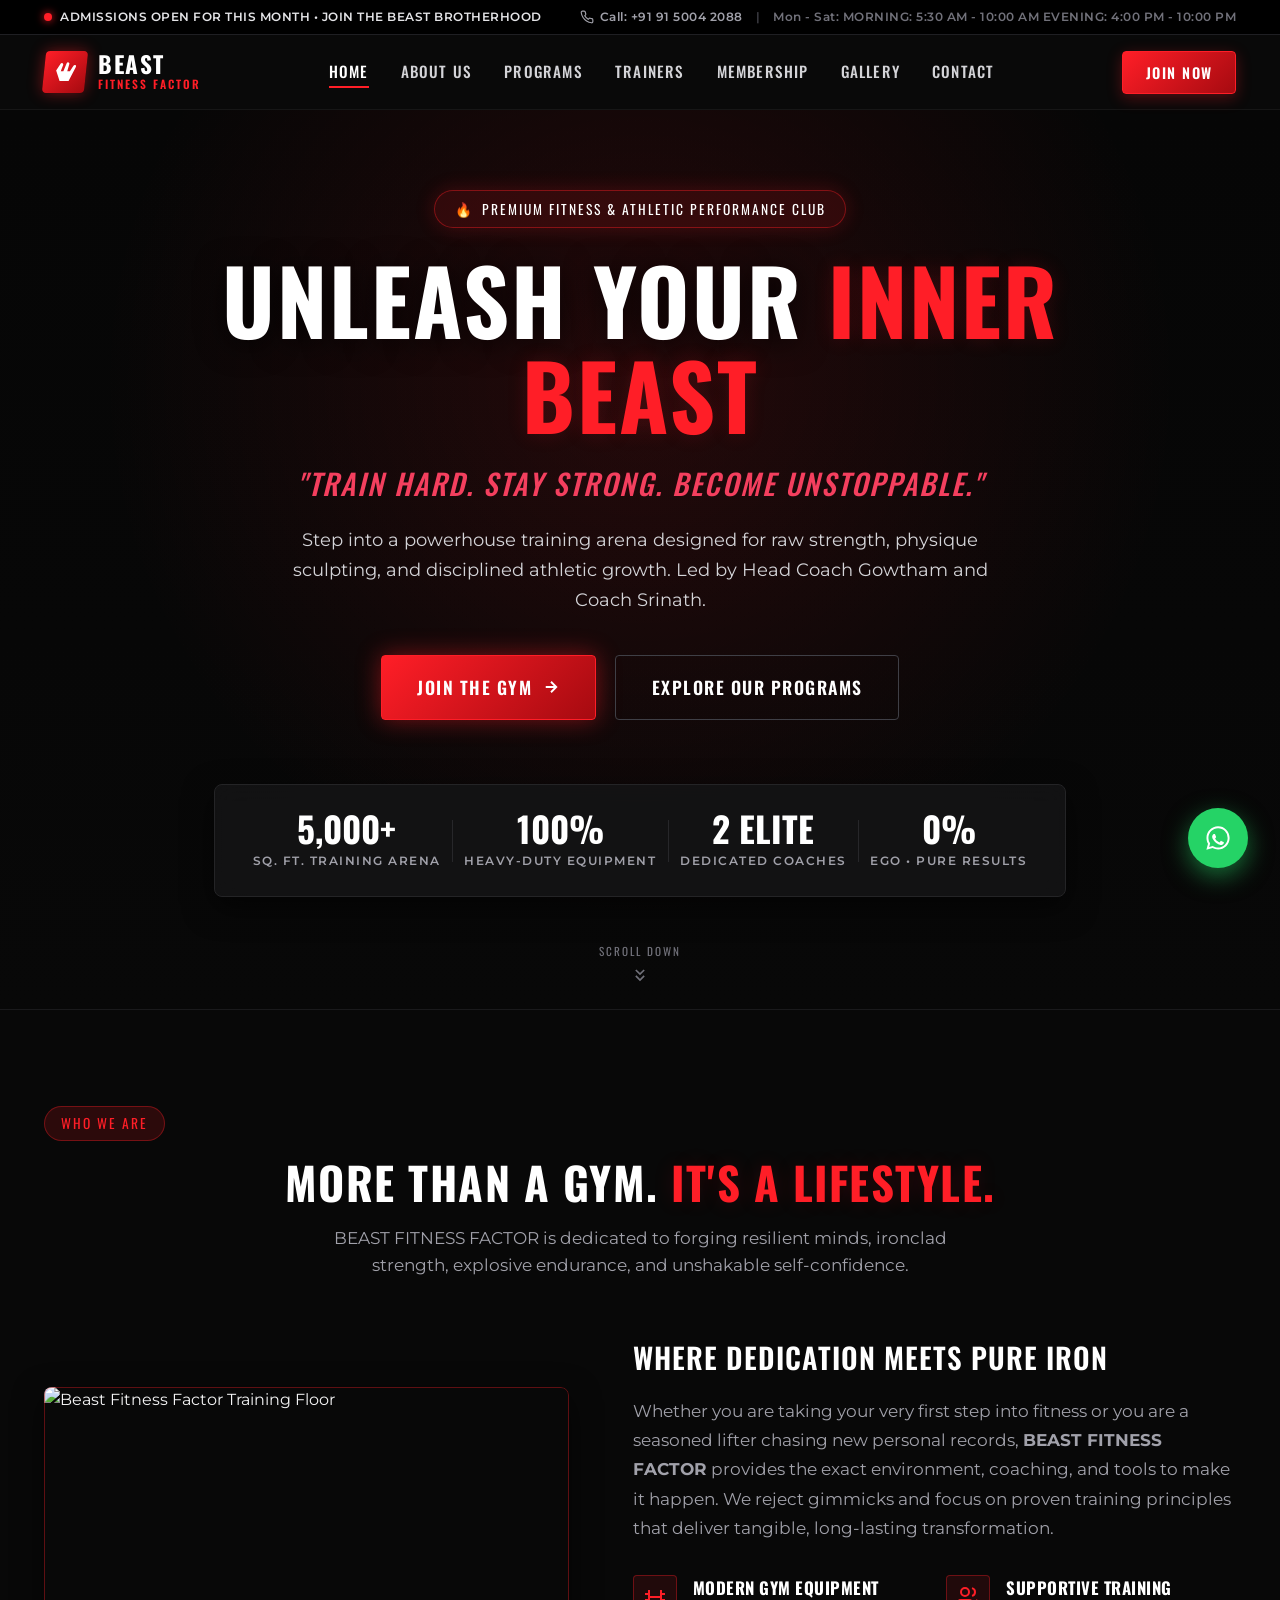
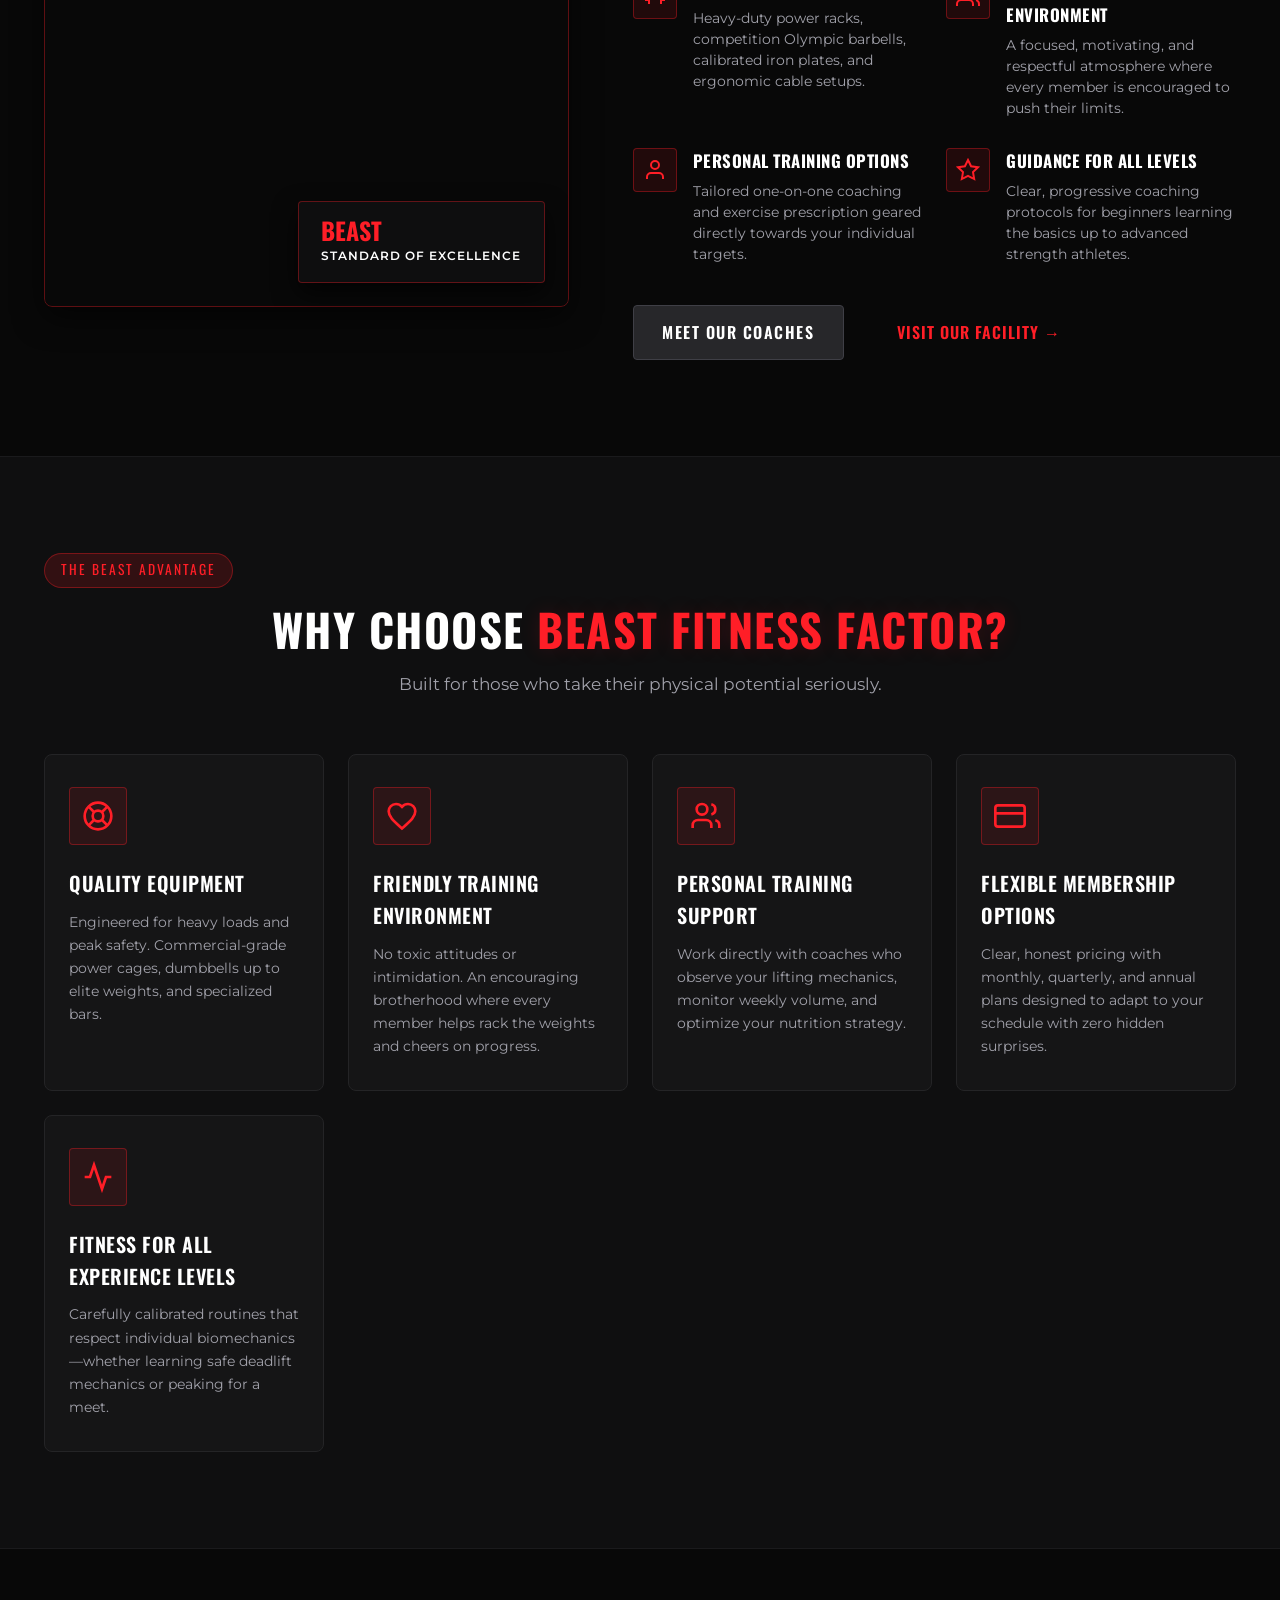
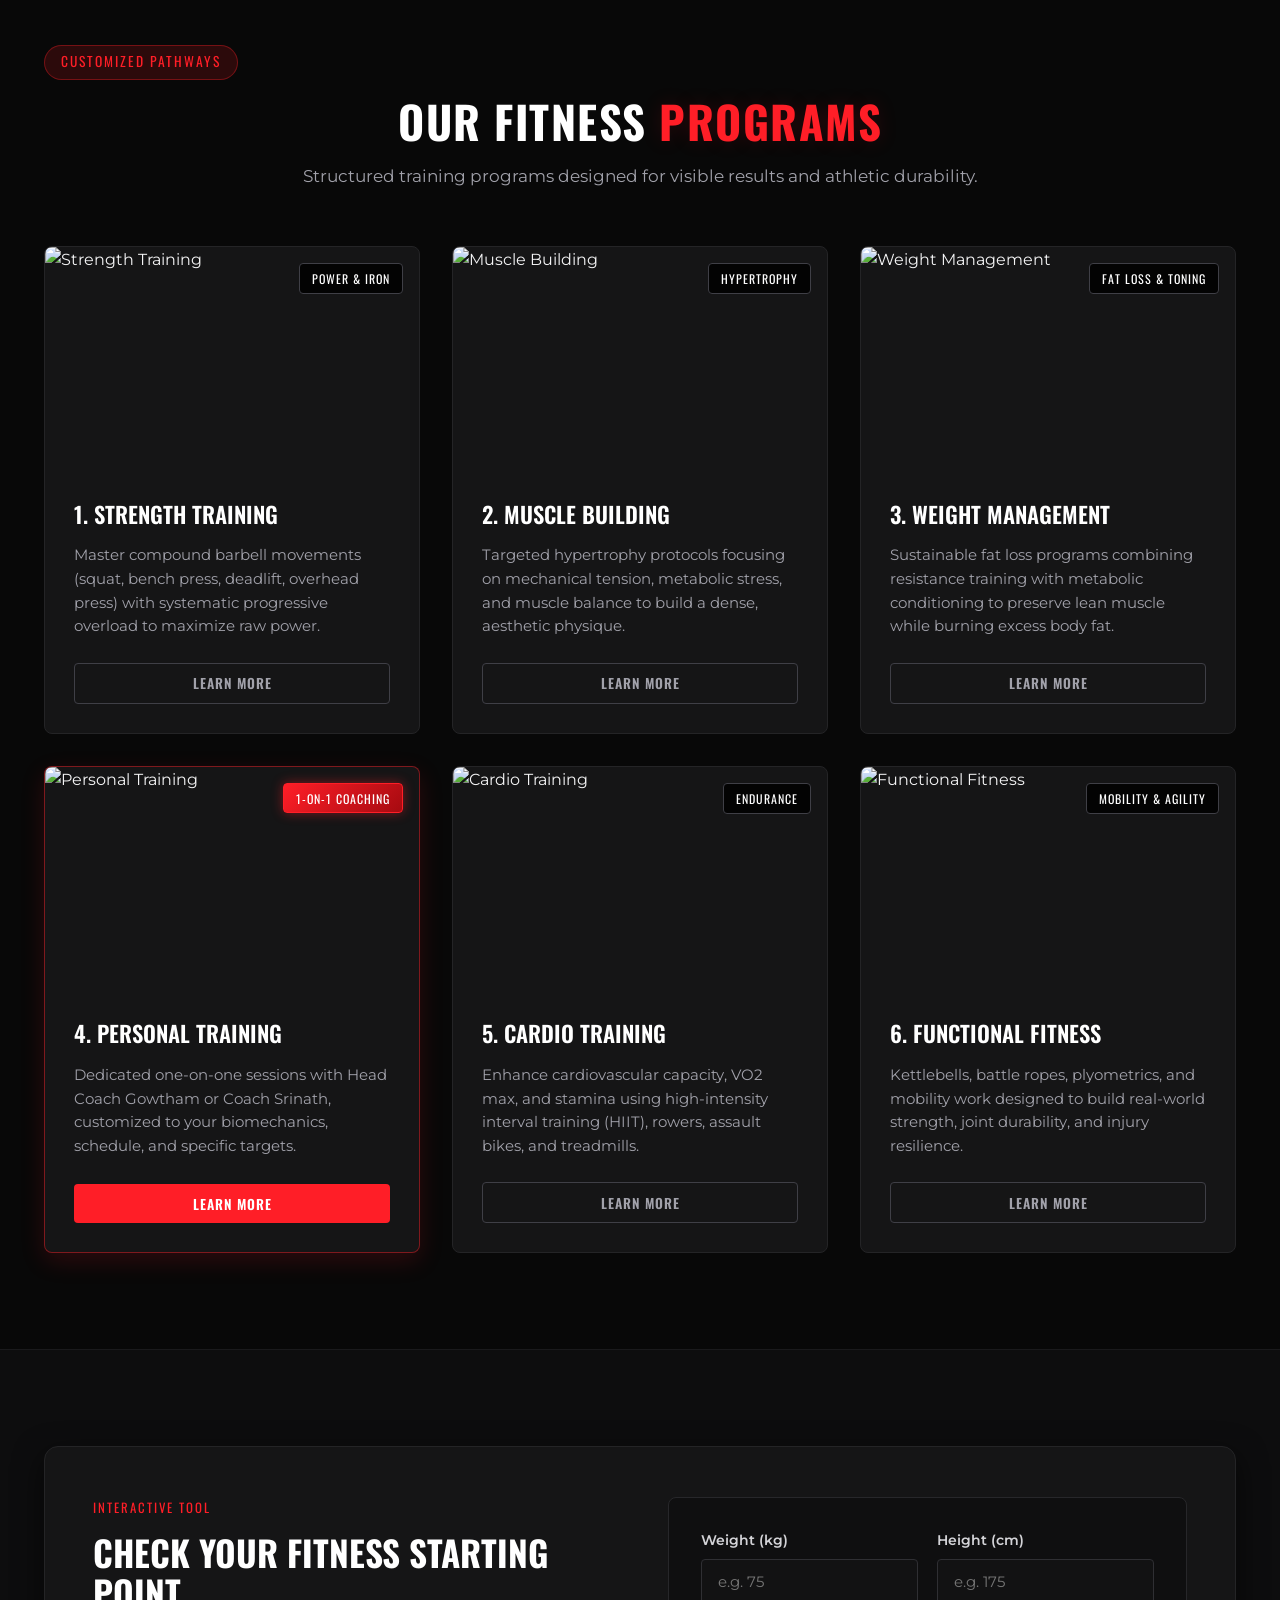
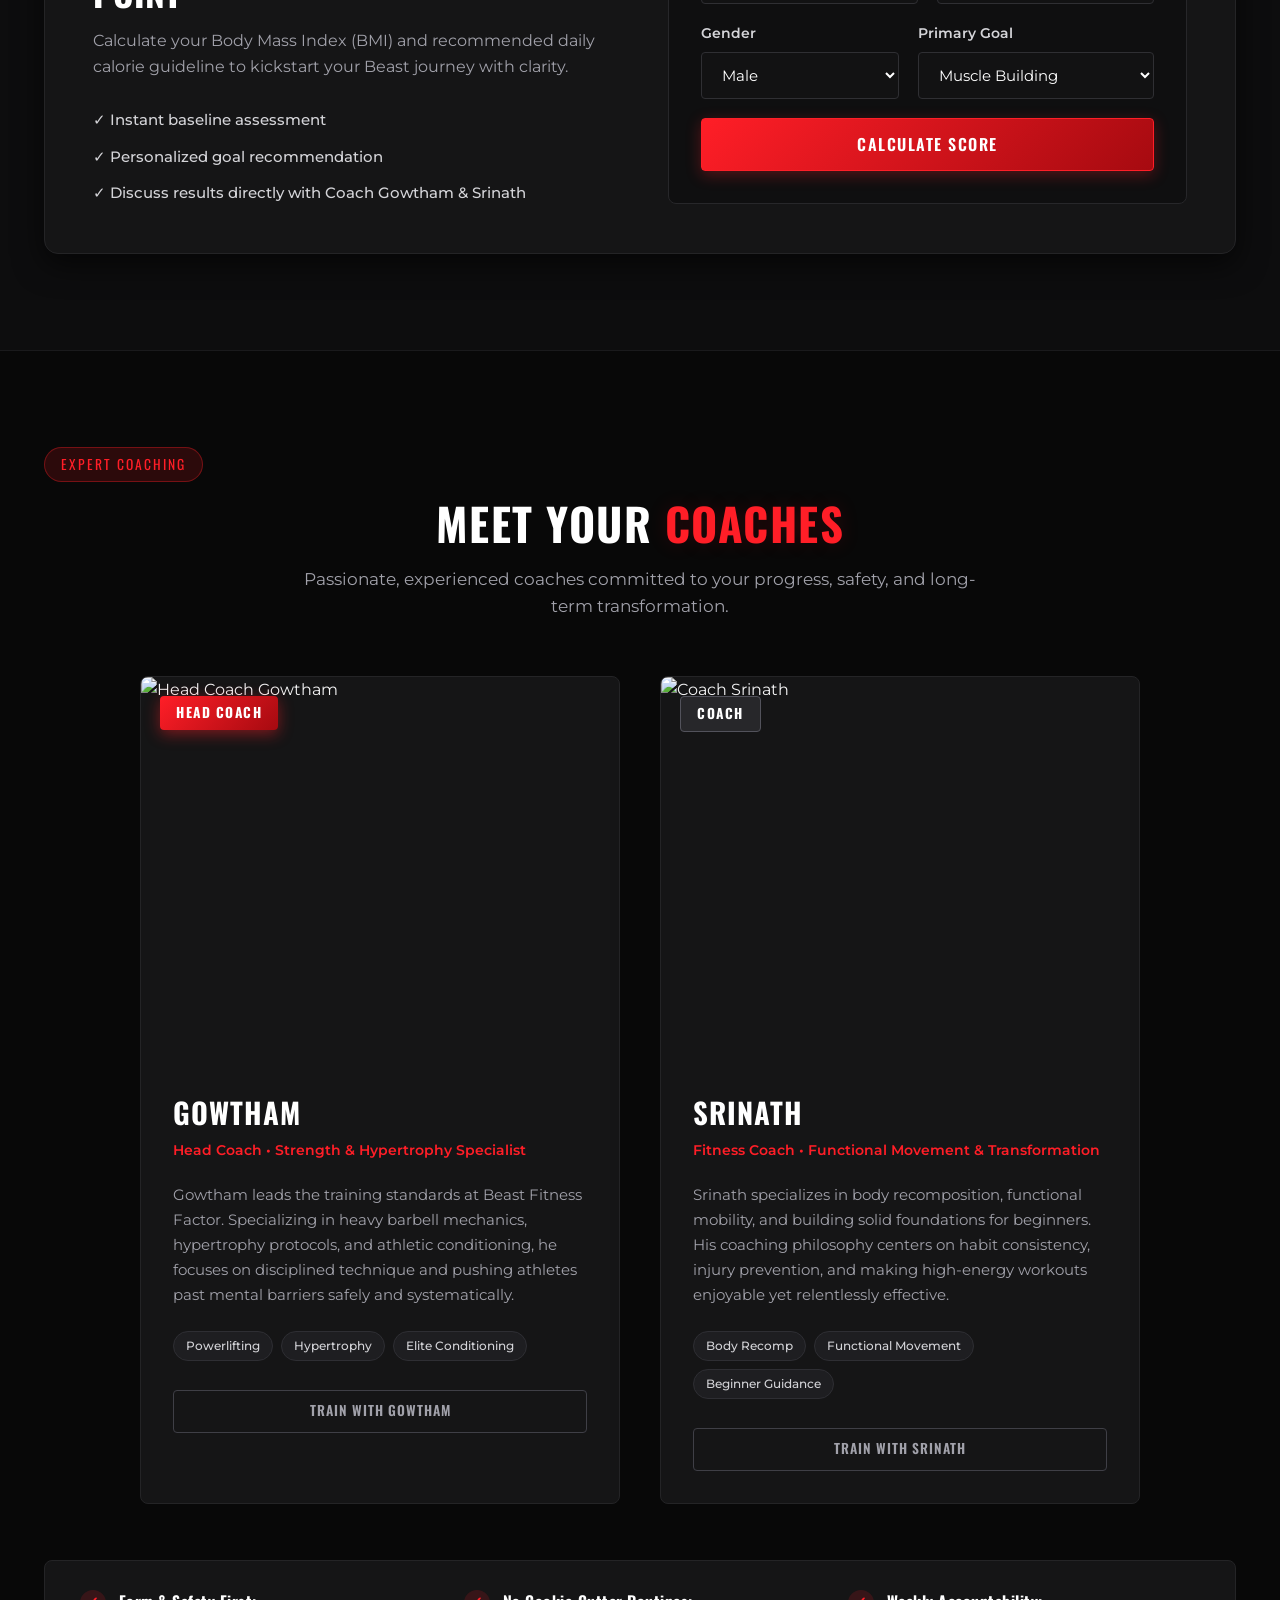
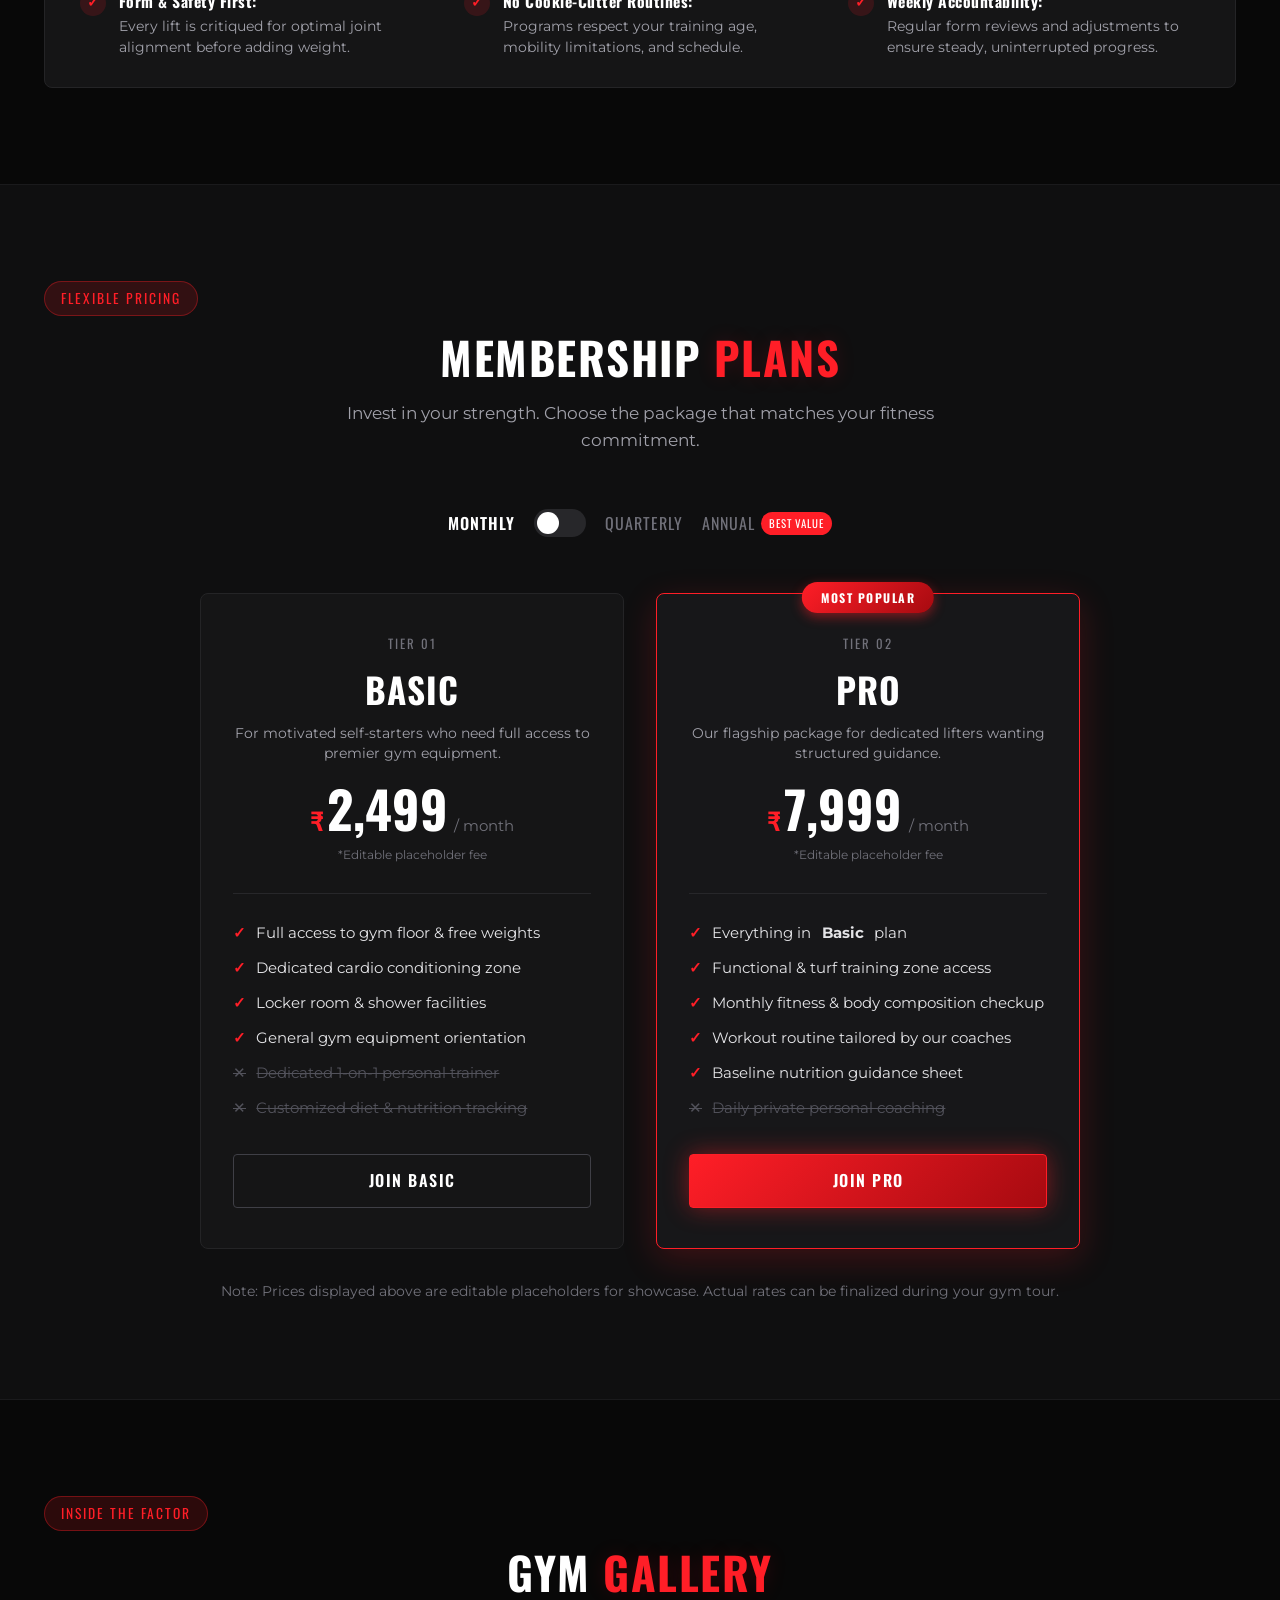
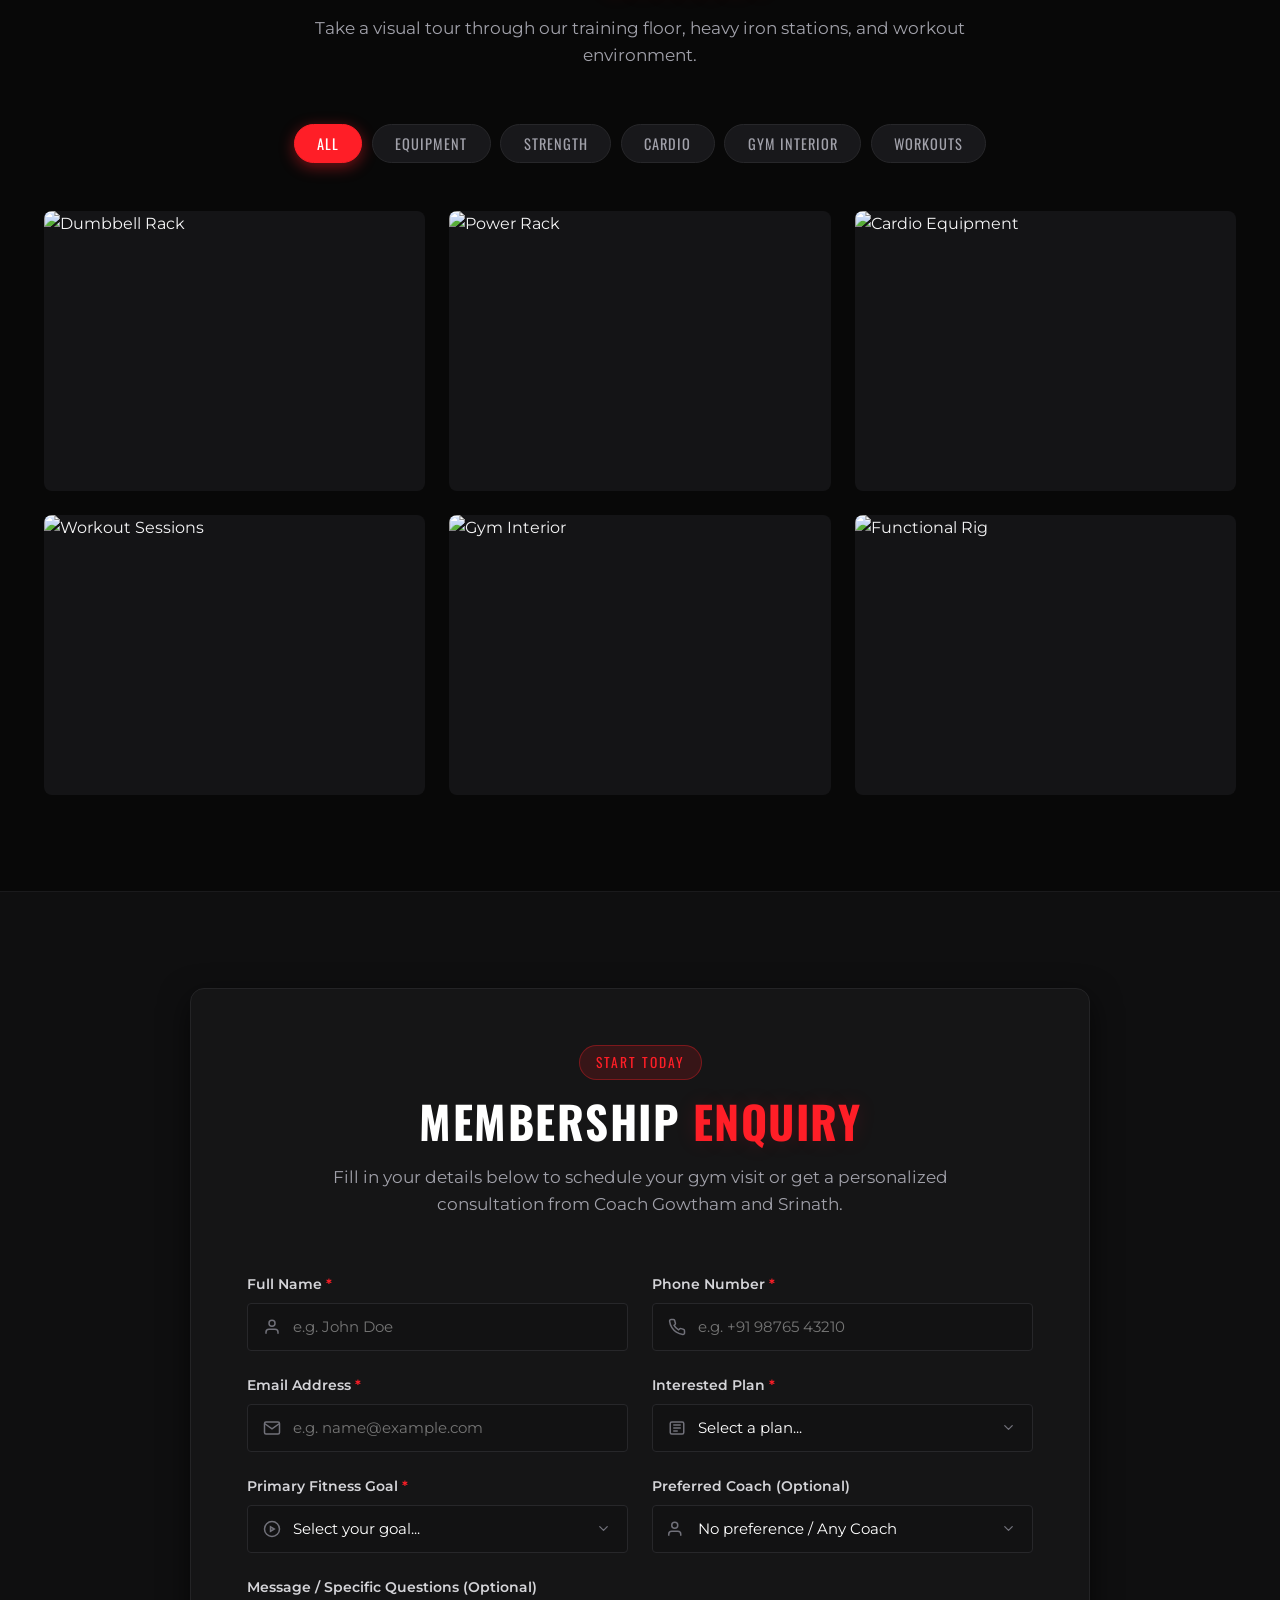
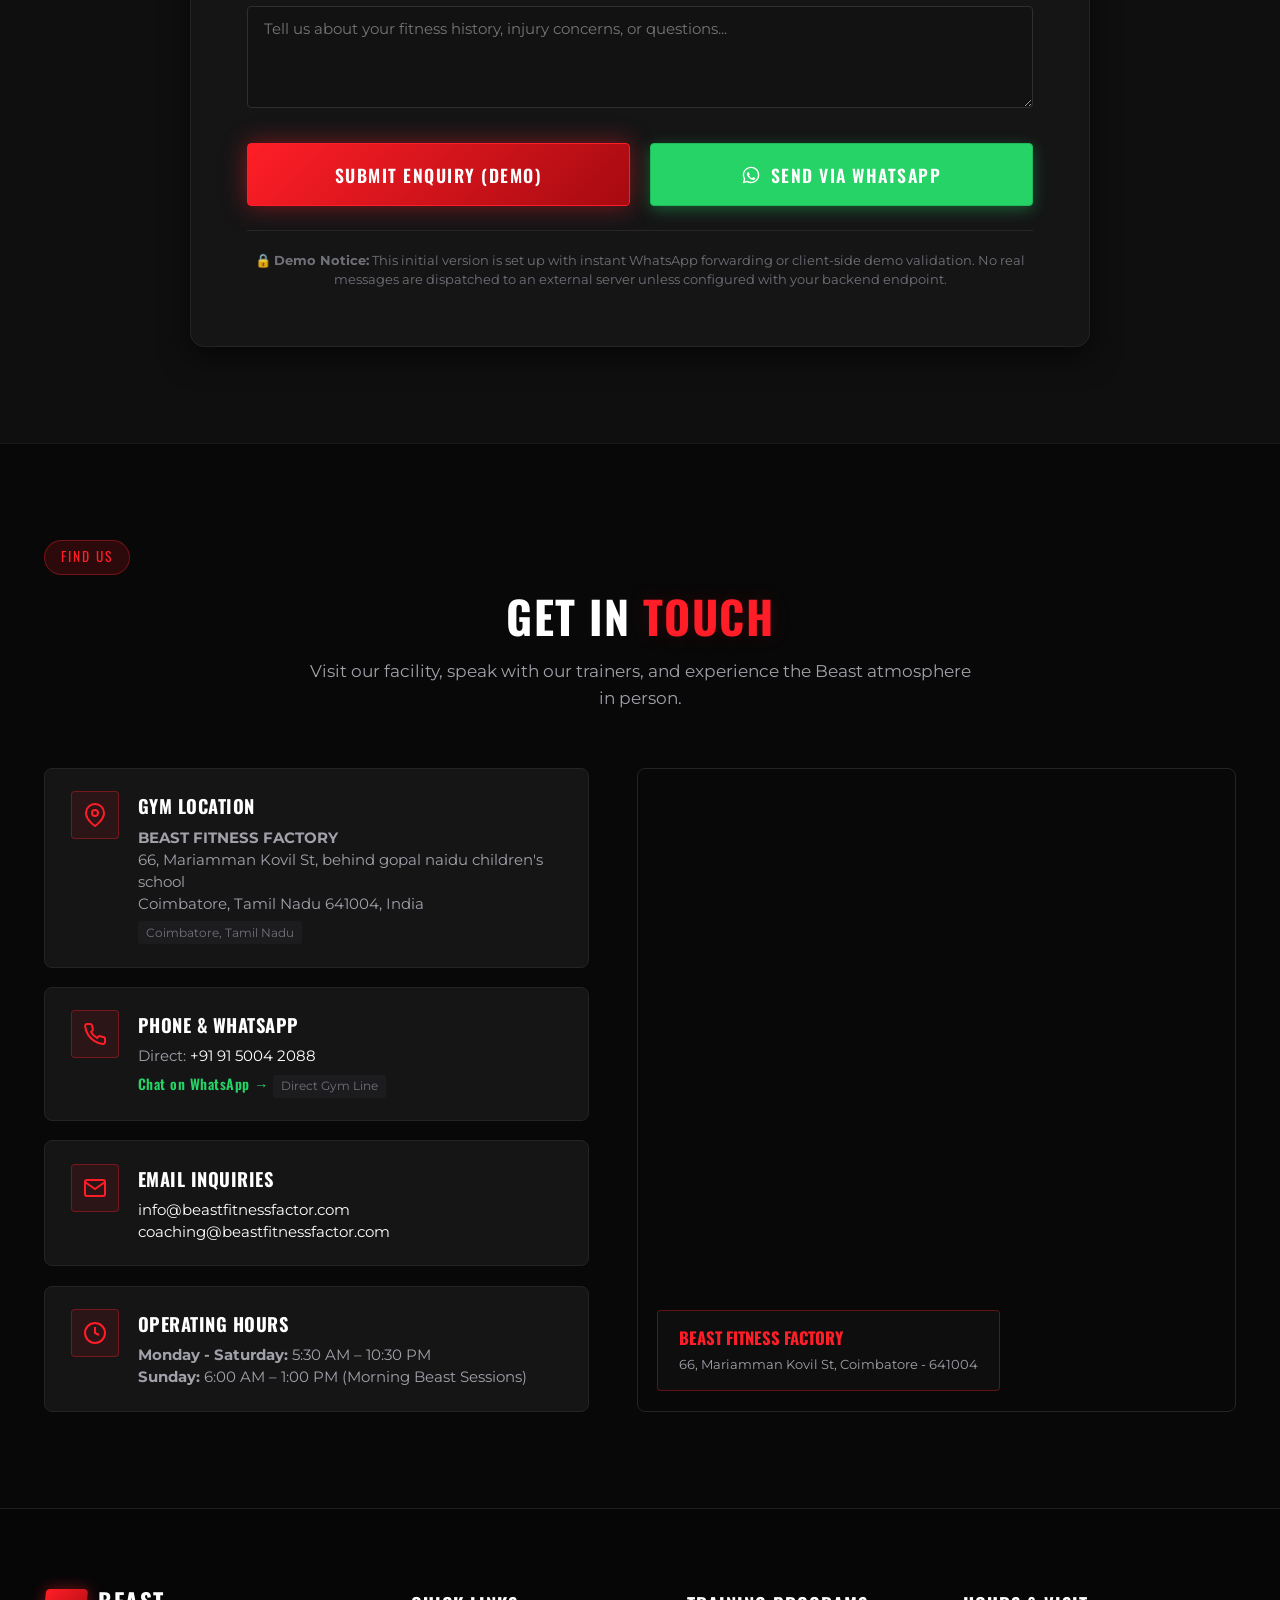
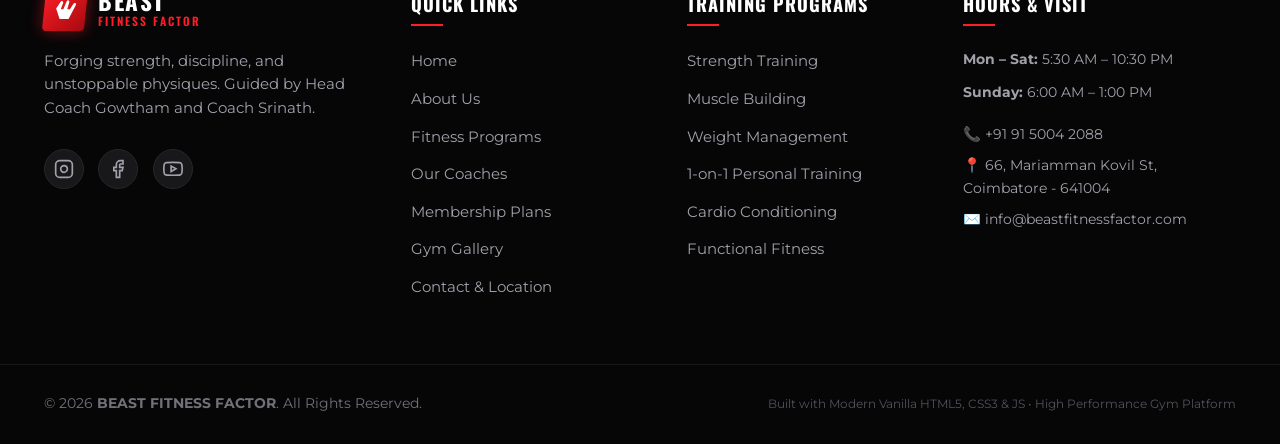
==== commit 93897b1c: "Fix HTML tag structure, center 2-tier plans, add netlify.toml configuration" ====
--- a/standalone.html
+++ b/standalone.html
@@ -1337,10 +1337,11 @@
 
 .membership-grid {
   display: grid;
-  grid-template-columns: repeat(3, 1fr);
+  grid-template-columns: repeat(auto-fit, minmax(320px, 1fr));
+  max-width: 880px;
+  margin: 0 auto 2rem;
   gap: 2rem;
   align-items: stretch;
-  margin-bottom: 2rem;
 }
 
 .plan-card {
@@ -2459,7 +2460,10 @@
           <span>Call: +91 91 5004 2088</span>
         </a>
         <span class="divider">|</span>
-        <span class="hours-tag">Mon - Sat: 5:30 AM - 10:30 PM</span>
+        <span class="hours-tag">Mon - Sat: MORNING: 5:30 AM - 10:00 AM
+          EVENING: 4:00 PM - 10:00 PM
+
+        </span>
       </div>
     </div>
   </aside>
@@ -2953,7 +2957,7 @@
               <p class="plan-desc">For motivated self-starters who need full access to premier gym equipment.</p>
               <div class="plan-price">
                 <span class="currency">₹</span>
-                <span class="amount" data-monthly="1,499" data-quarterly="3,999" data-annual="13,999">1,499</span>
+                <span class="amount" data-monthly="2,499" data-quarterly="3,999" data-annual="9,999">2,499</span>
                 <span class="period" data-monthly="/ month" data-quarterly="/ quarter" data-annual="/ year">/ month</span>
               </div>
               <span class="placeholder-note">*Editable placeholder fee</span>
@@ -2982,7 +2986,7 @@
               <p class="plan-desc">Our flagship package for dedicated lifters wanting structured guidance.</p>
               <div class="plan-price">
                 <span class="currency">₹</span>
-                <span class="amount" data-monthly="2,499" data-quarterly="6,499" data-annual="21,999">2,499</span>
+                <span class="amount" data-monthly="7,999" data-quarterly="21,499" data-annual="95,999">7,999</span>
                 <span class="period" data-monthly="/ month" data-quarterly="/ quarter" data-annual="/ year">/ month</span>
               </div>
               <span class="placeholder-note">*Editable placeholder fee</span>
@@ -2999,34 +3003,6 @@
             </div>
             <div class="plan-footer">
               <a href="#enquiry" class="btn btn-primary btn-block btn-glow btn-select-plan" data-plan="Pro">Join Pro</a>
-            </div>
-          </div>
-
-          <!-- Plan 3: ELITE -->
-          <div class="plan-card">
-            <div class="plan-header">
-              <span class="plan-tier">TIER 03</span>
-              <h3 class="plan-name">ELITE</h3>
-              <p class="plan-desc">The ultimate transformation program with direct hands-on coach supervision.</p>
-              <div class="plan-price">
-                <span class="currency">₹</span>
-                <span class="amount" data-monthly="4,499" data-quarterly="11,999" data-annual="39,999">4,499</span>
-                <span class="period" data-monthly="/ month" data-quarterly="/ quarter" data-annual="/ year">/ month</span>
-              </div>
-              <span class="placeholder-note">*Editable placeholder fee</span>
-            </div>
-            <div class="plan-features">
-              <ul>
-                <li><span class="check">✓</span> Everything in <strong>Pro</strong> plan</li>
-                <li><span class="check">✓</span> <strong>Personal Training Sessions</strong> included</li>
-                <li><span class="check">✓</span> Weekly 1-on-1 technique & form audit</li>
-                <li><span class="check">✓</span> Precision macronutrient diet programming</li>
-                <li><span class="check">✓</span> Priority WhatsApp direct support with coaches</li>
-                <li><span class="check">✓</span> Beast merchandise welcome kit</li>
-              </ul>
-            </div>
-            <div class="plan-footer">
-              <a href="#enquiry" class="btn btn-outline btn-block btn-select-plan" data-plan="Elite">Join Elite</a>
             </div>
           </div>
         </div>
@@ -3172,7 +3148,7 @@
                     <option value="" disabled selected>Select a plan...</option>
                     <option value="Basic">BASIC (Gym Floor Access)</option>
                     <option value="Pro">PRO (Gym + Functional + Coaching Routine)</option>
-                    <option value="Elite">ELITE (VIP Access + 1-on-1 Sessions)</option>
+  
                     <option value="Personal Training Only">Personal Training Inquiry</option>
                   </select>
                 </div>
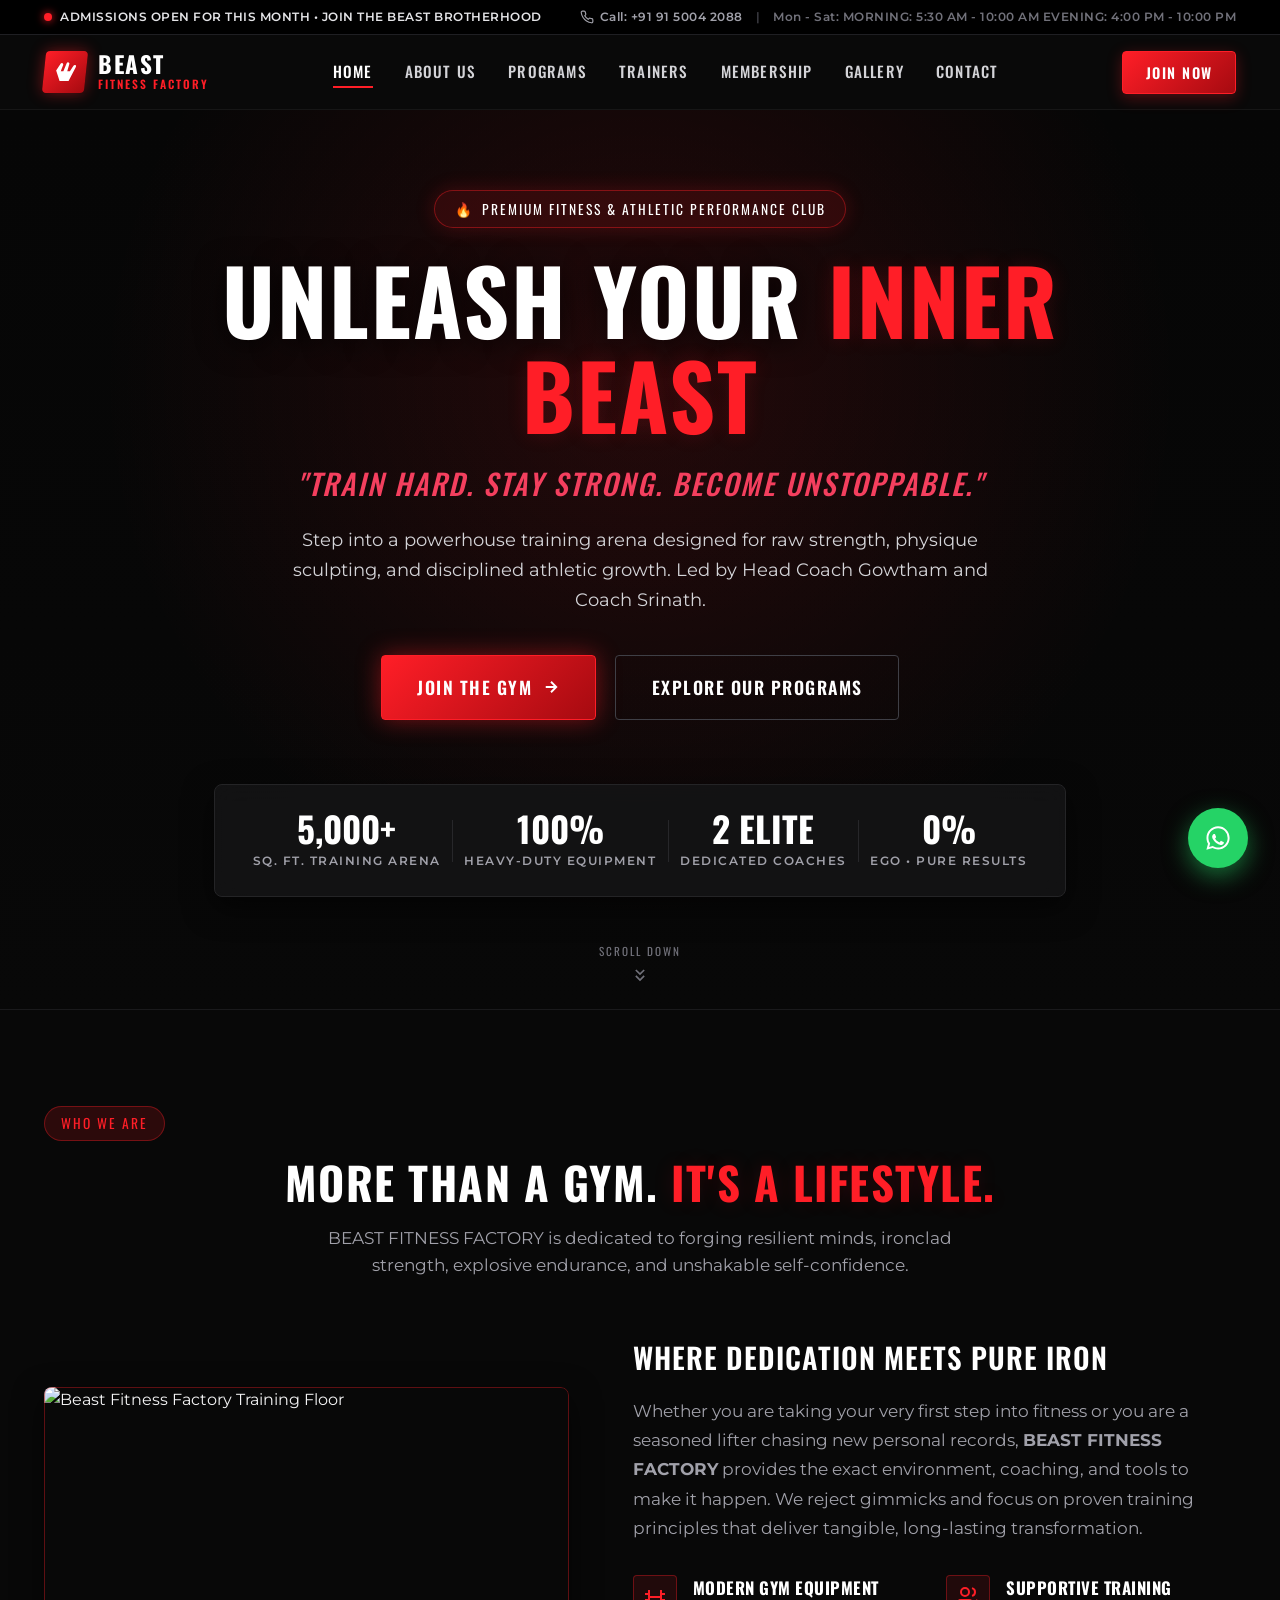
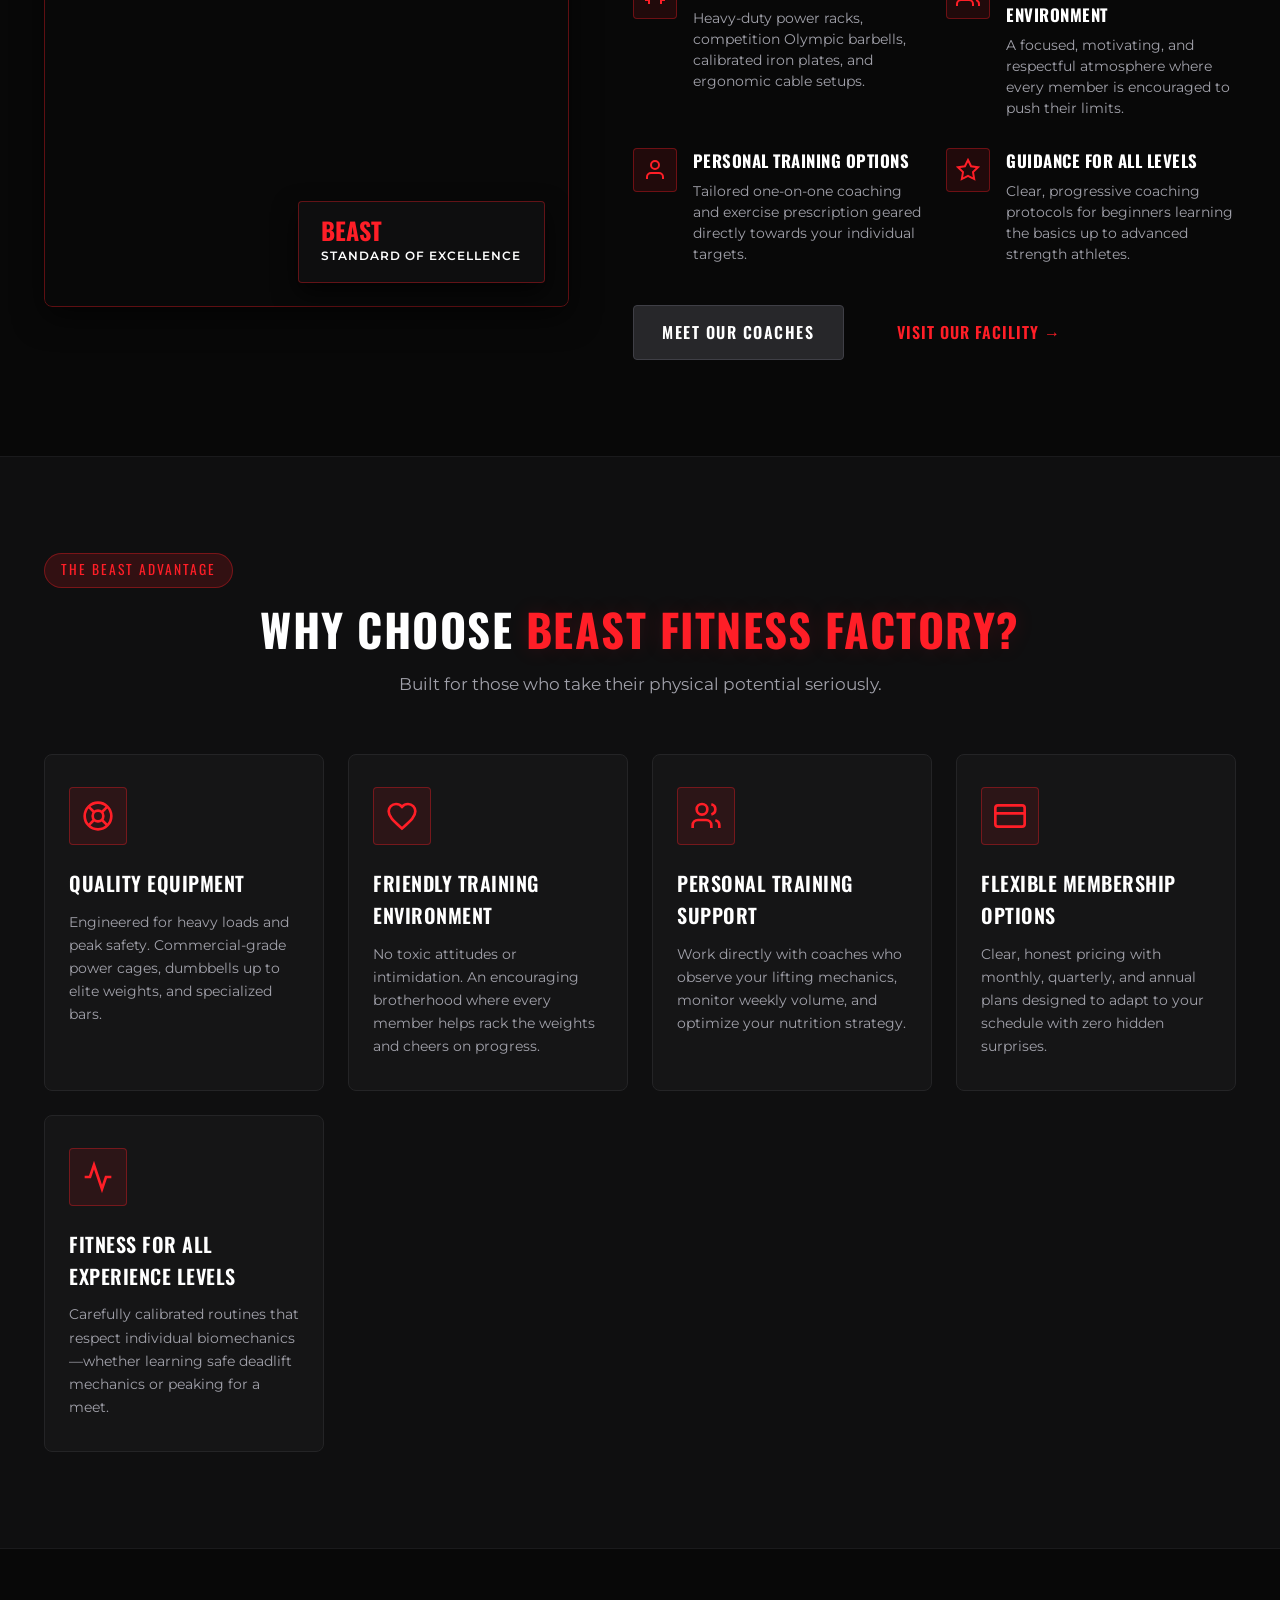
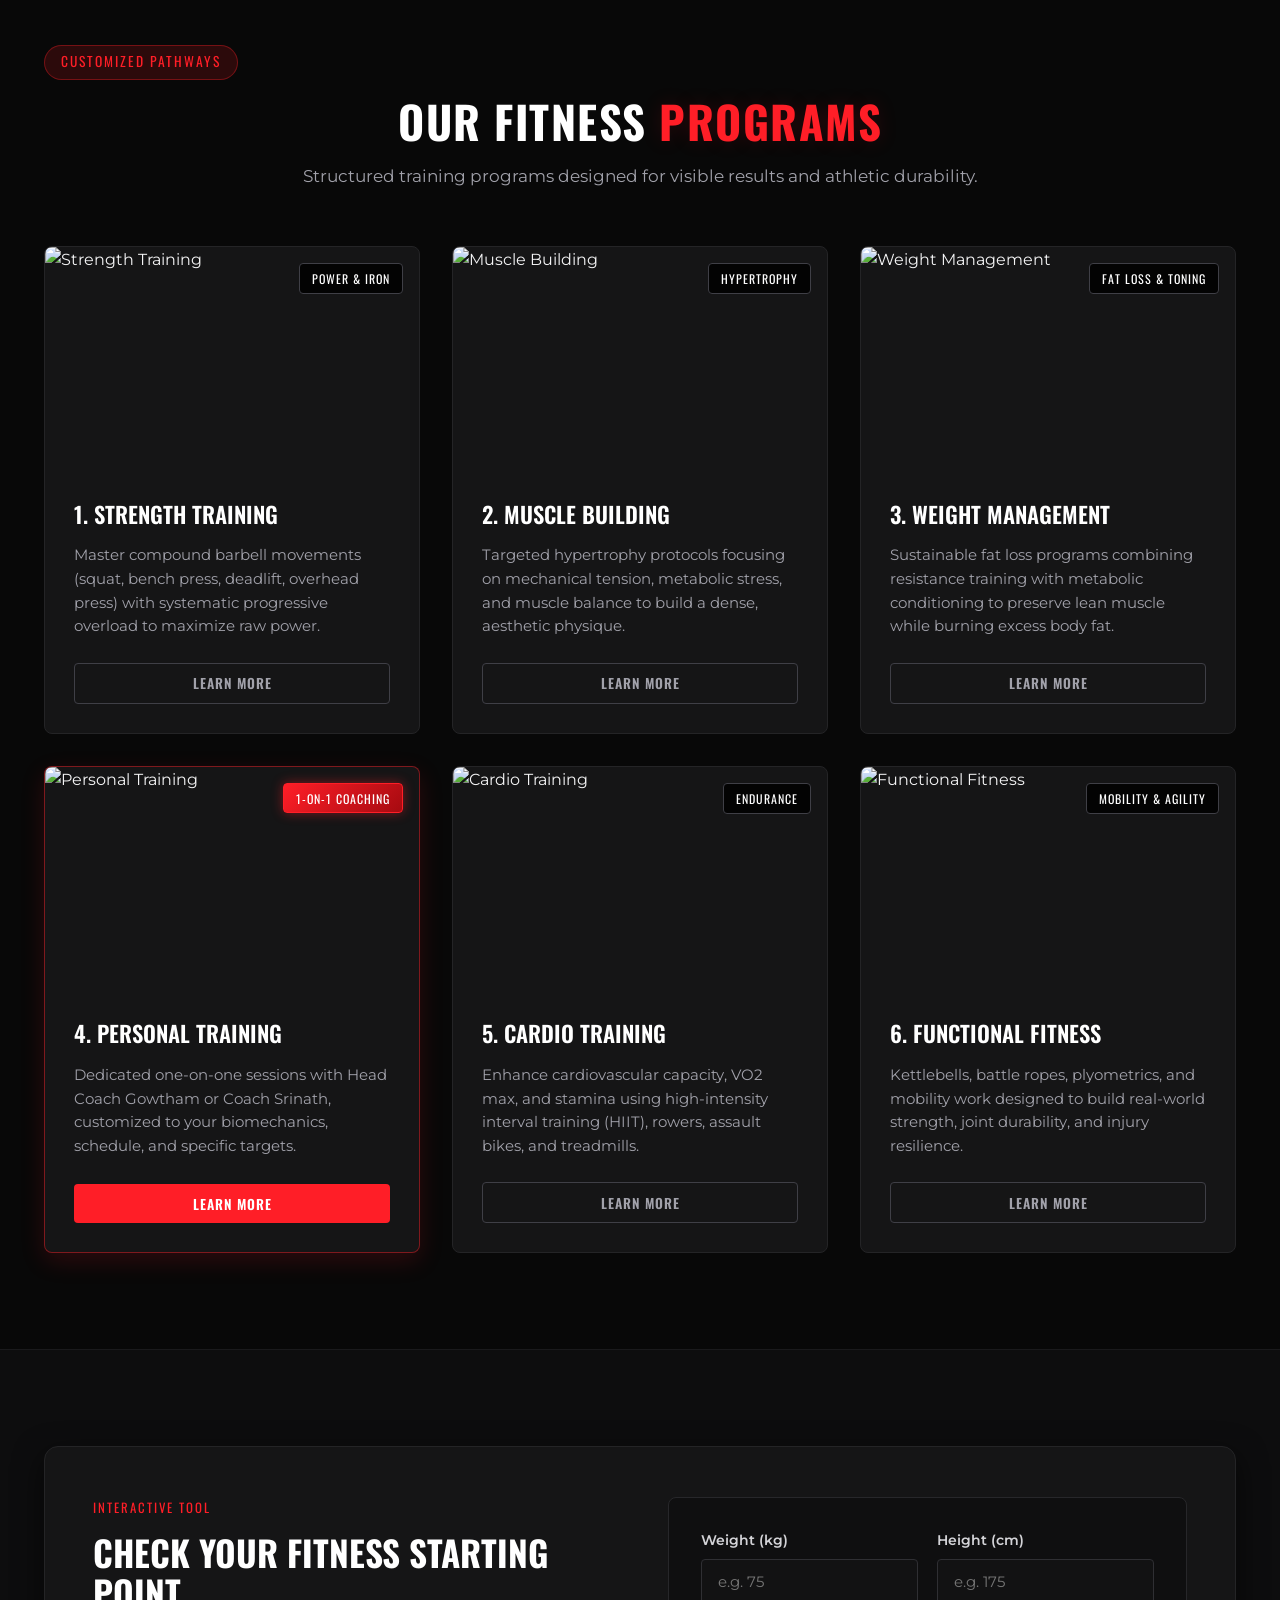
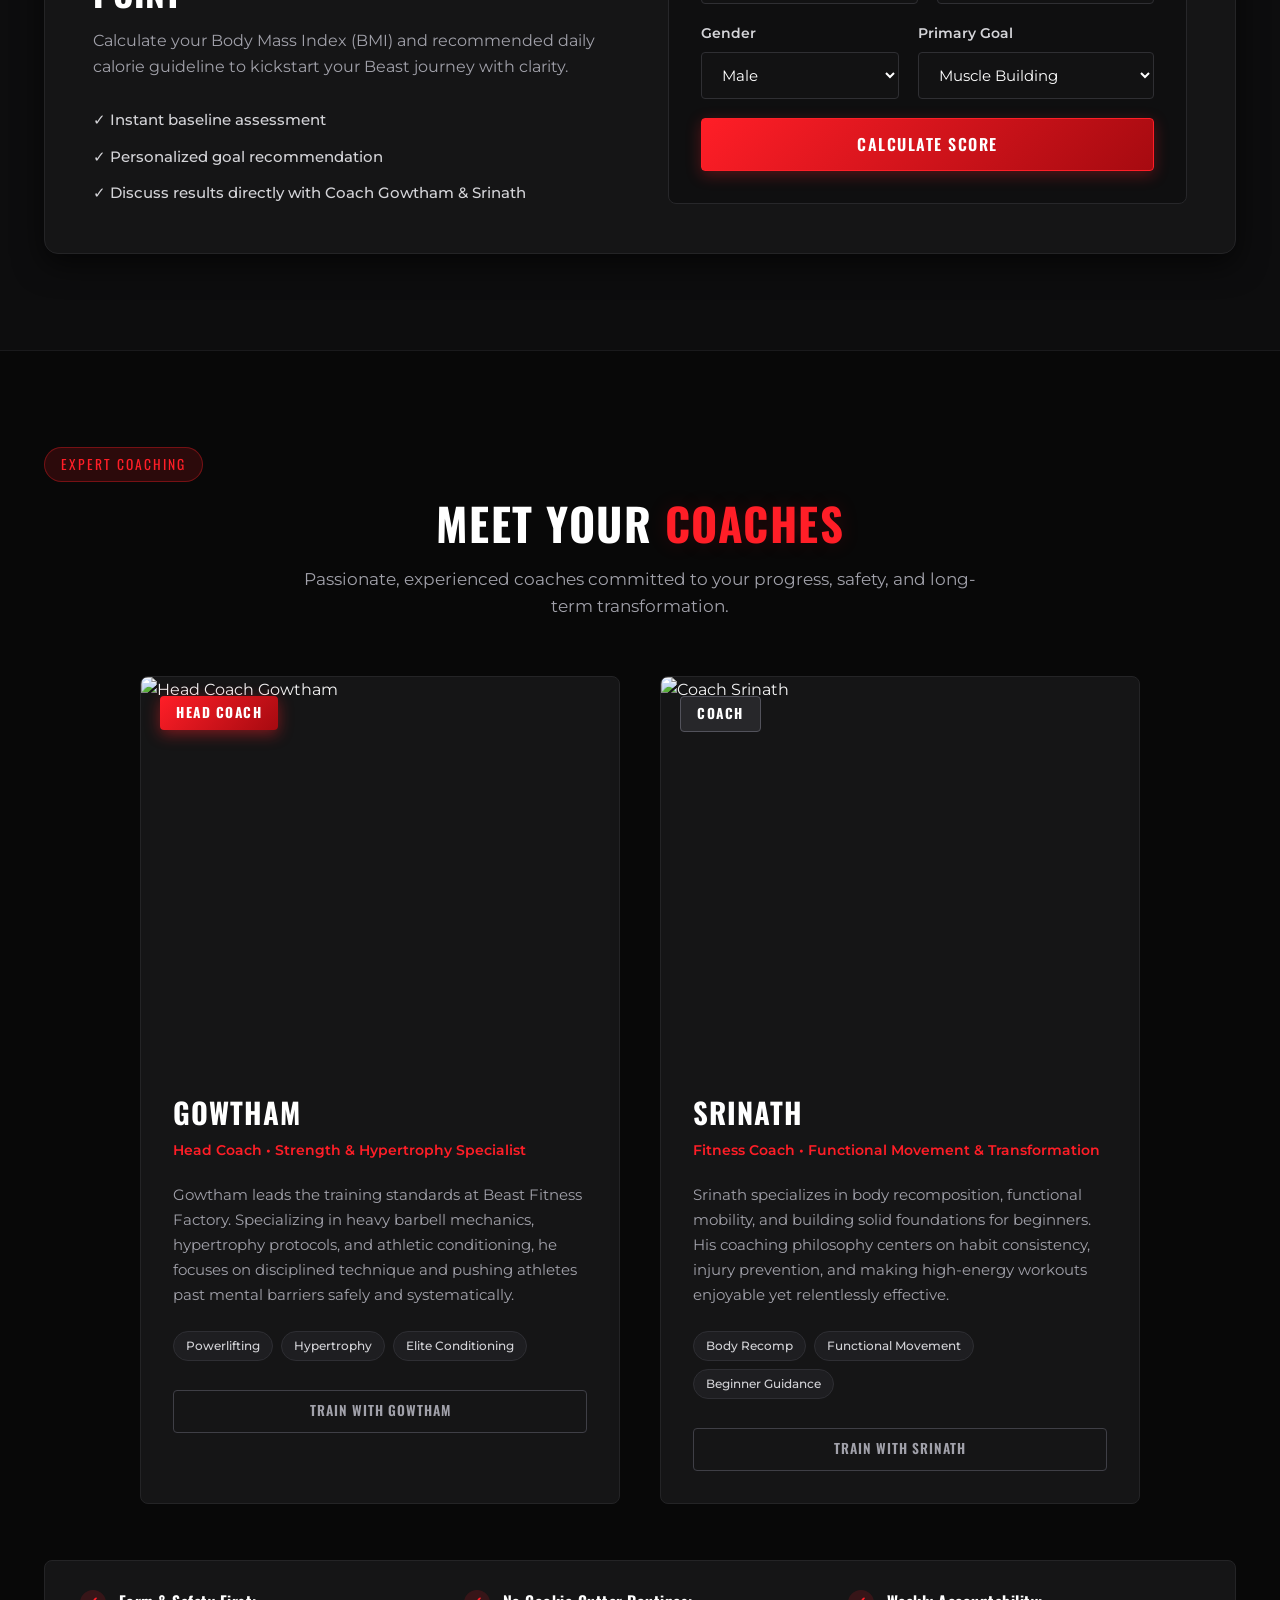
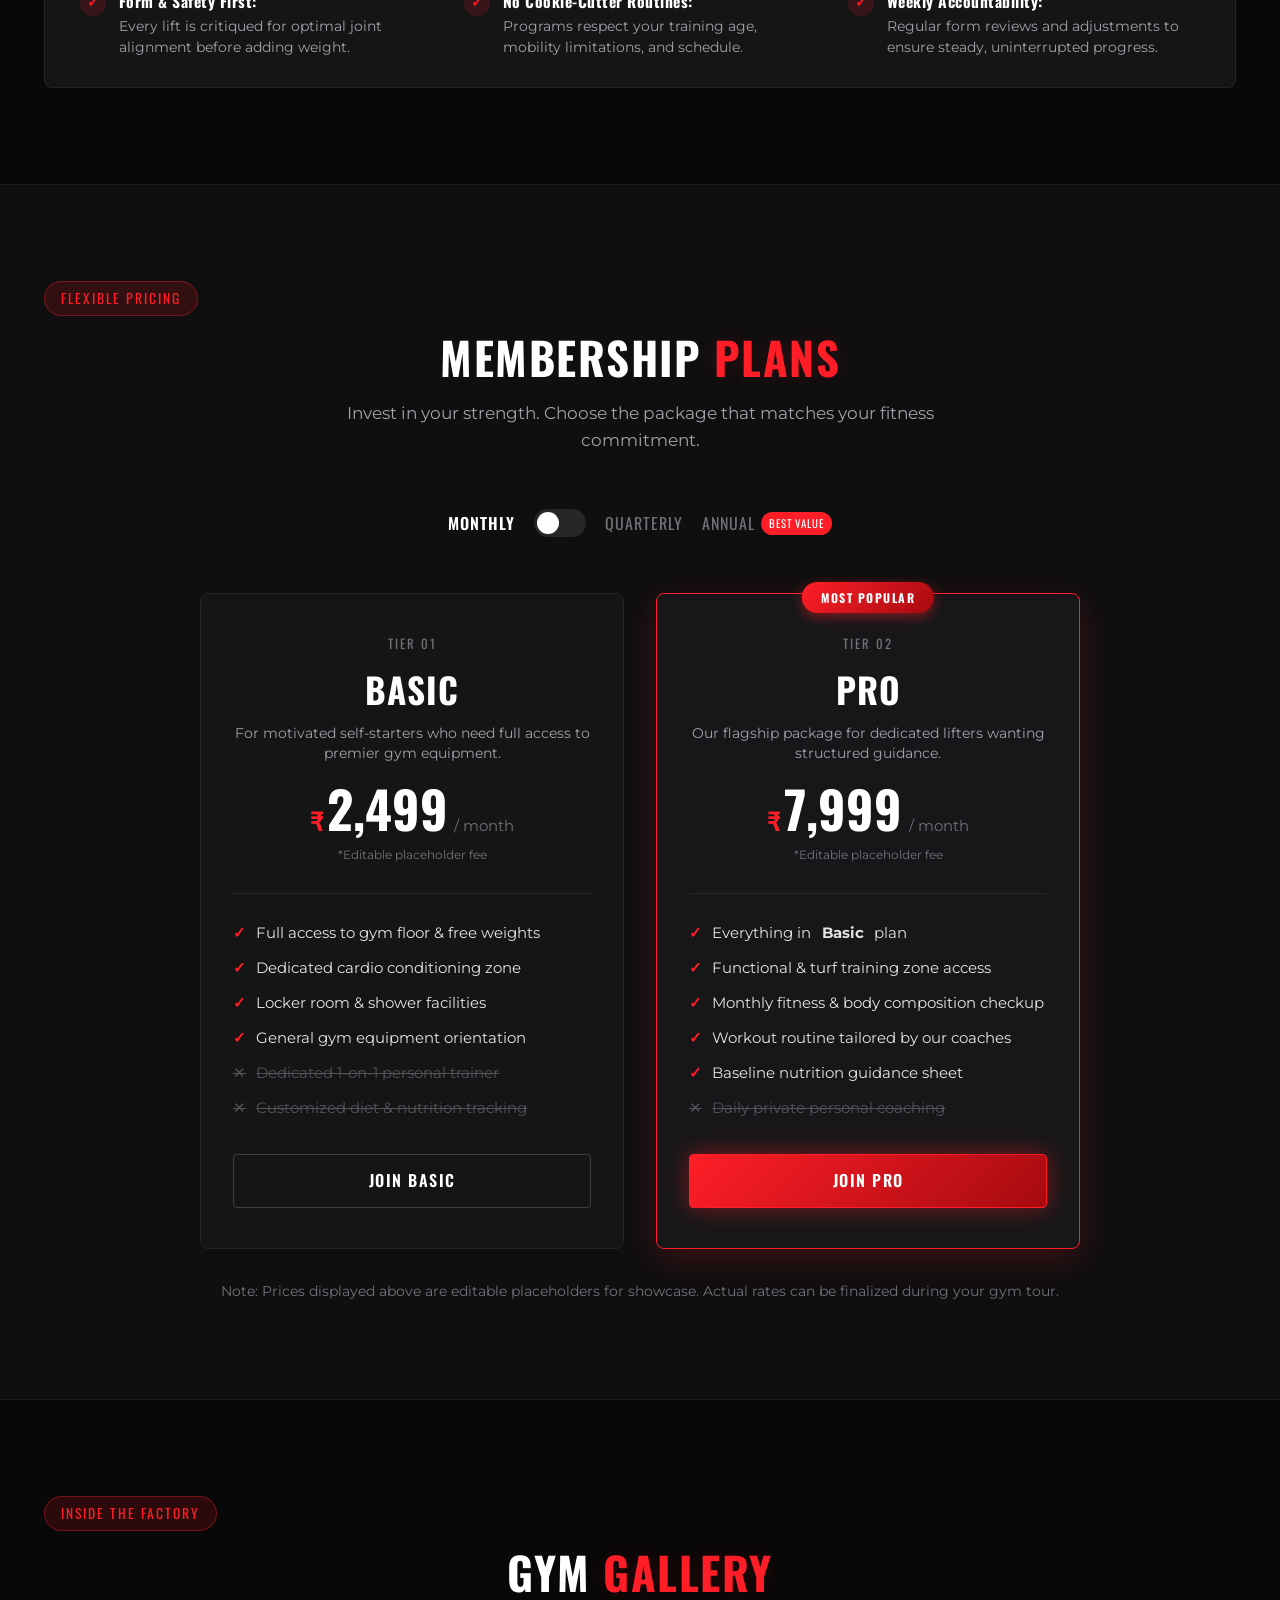
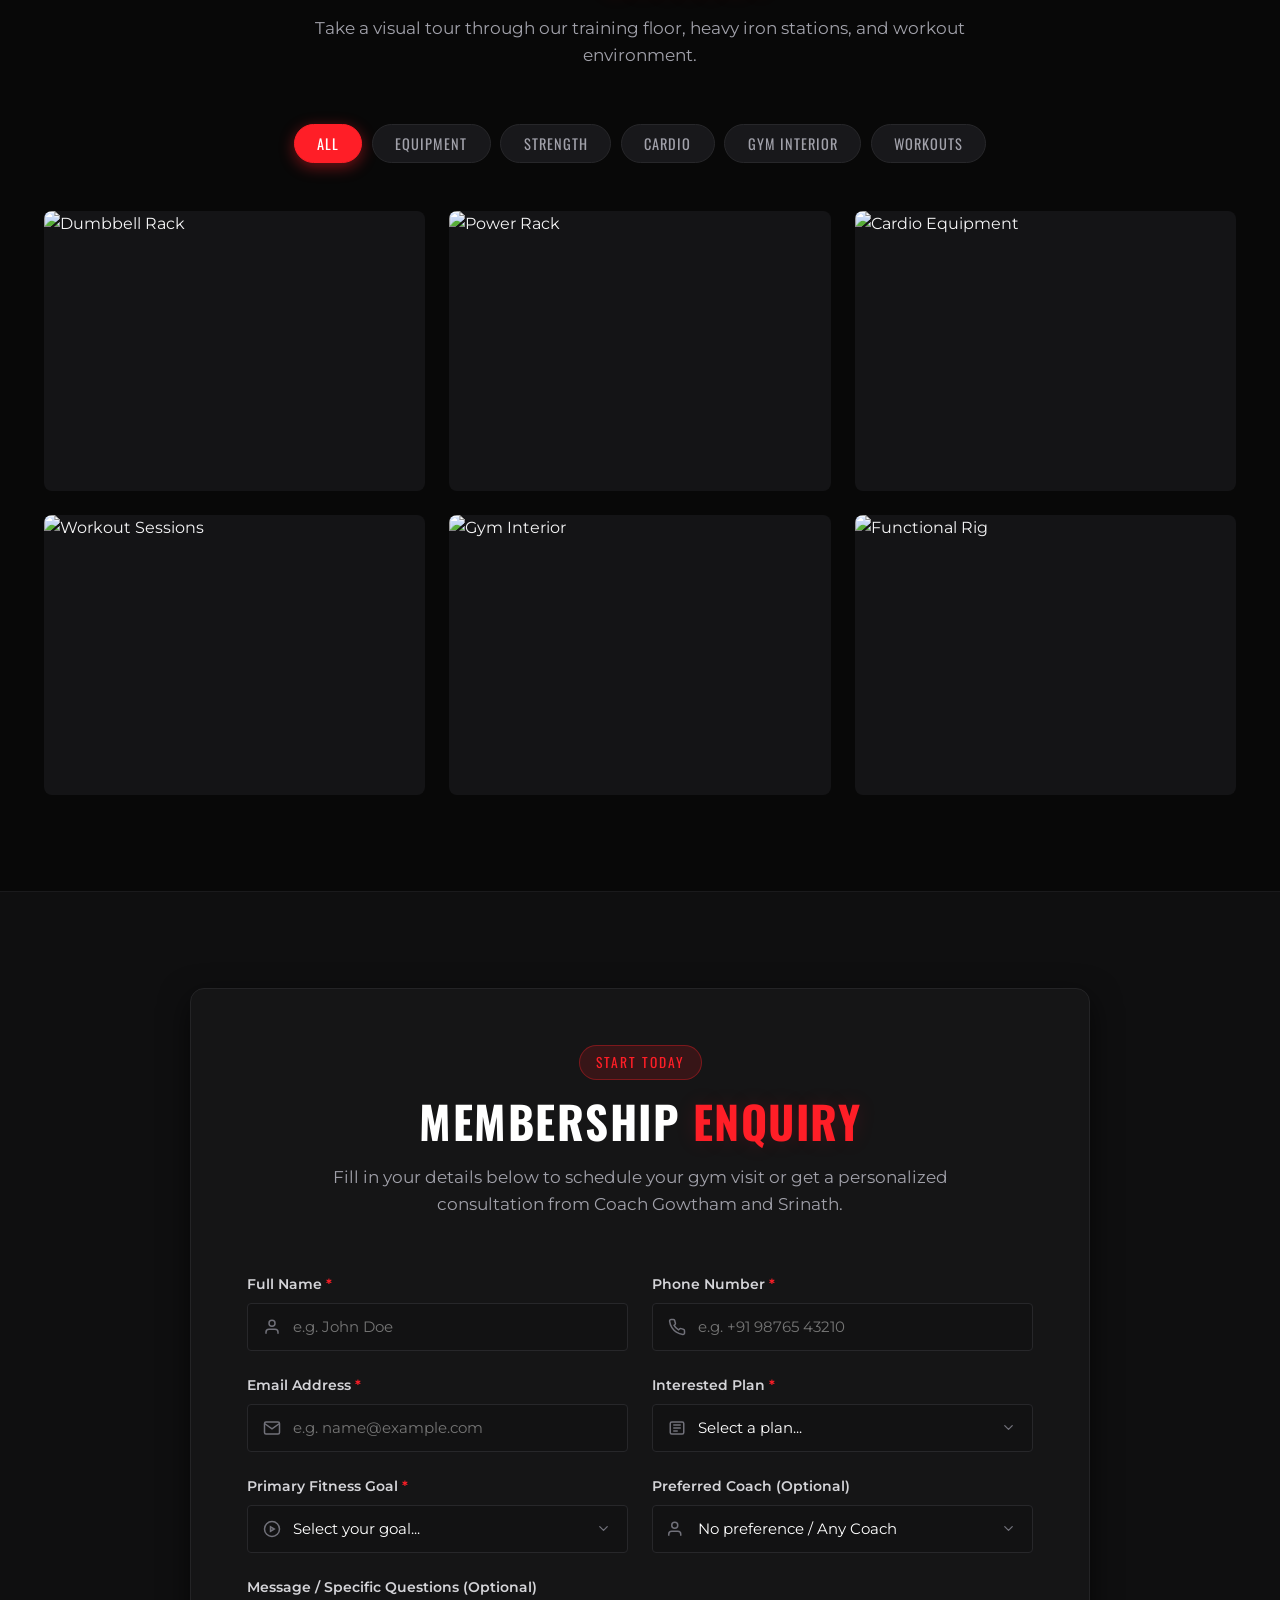
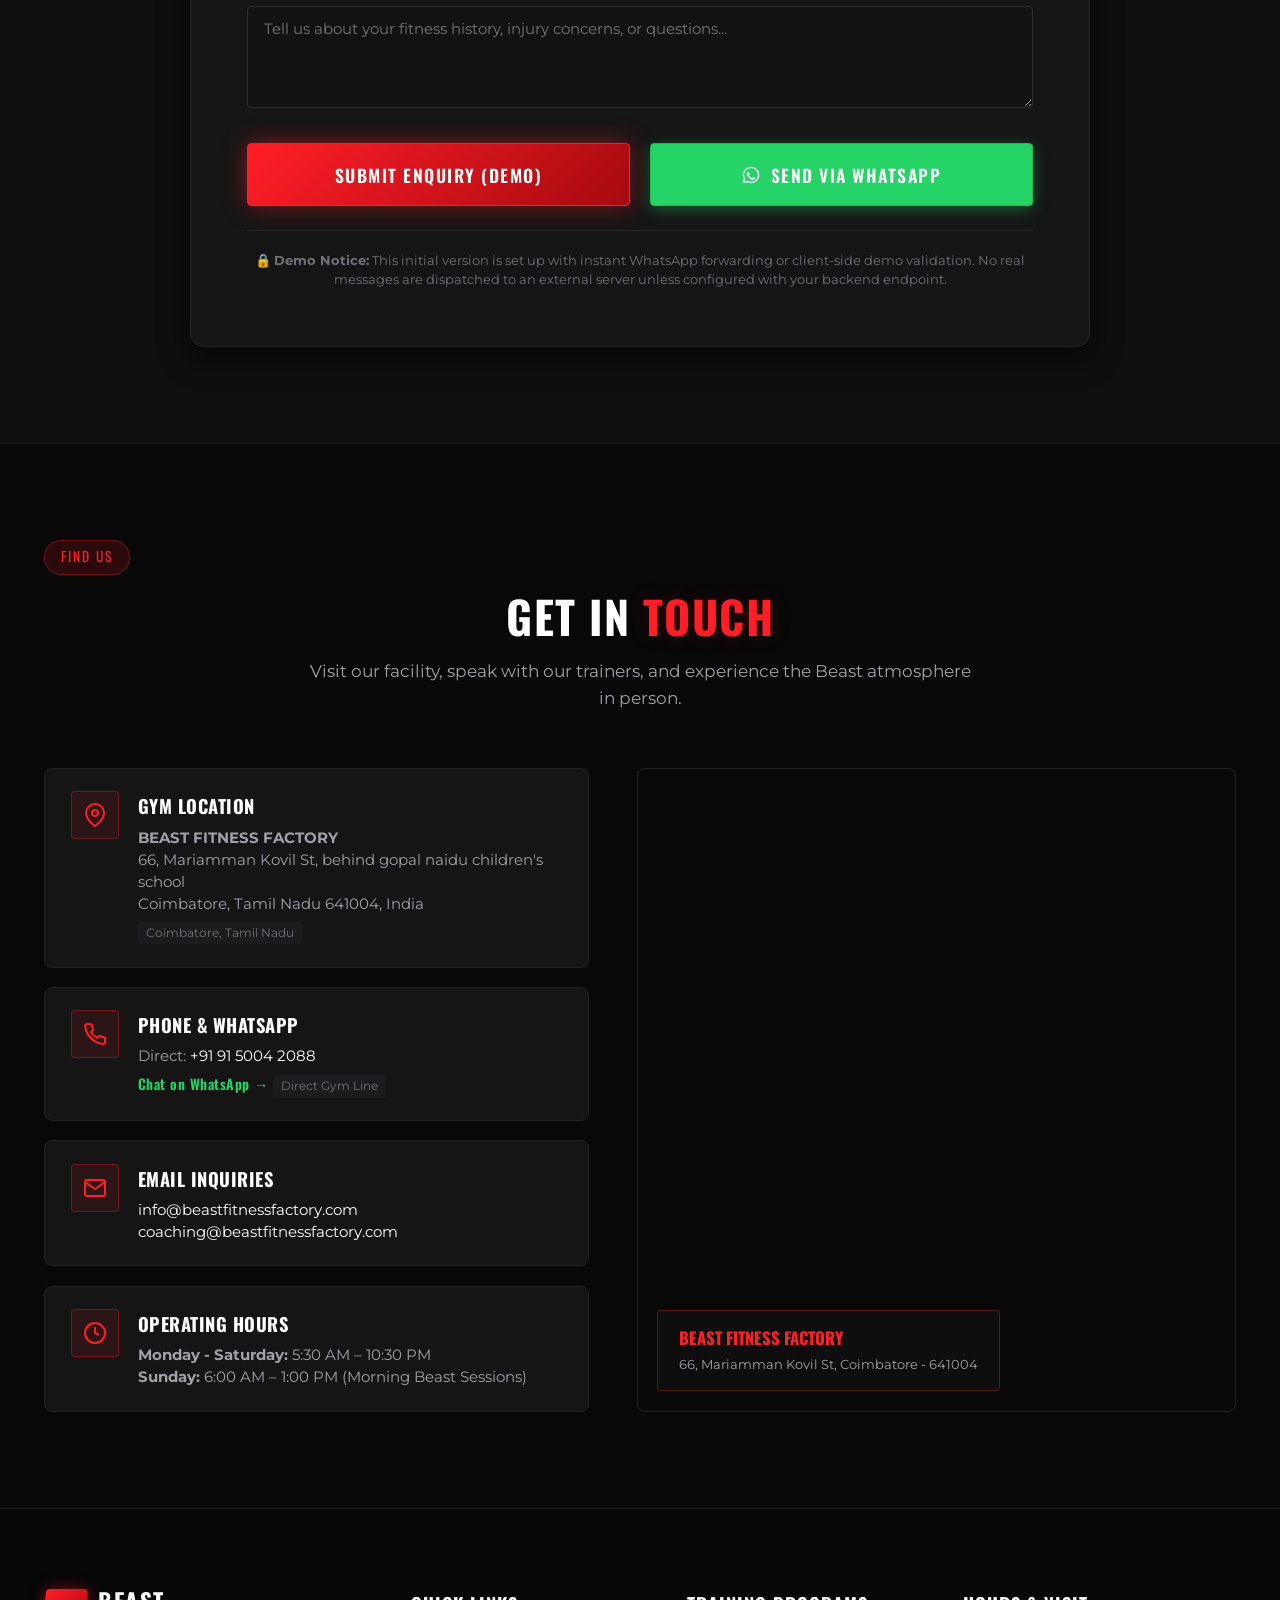
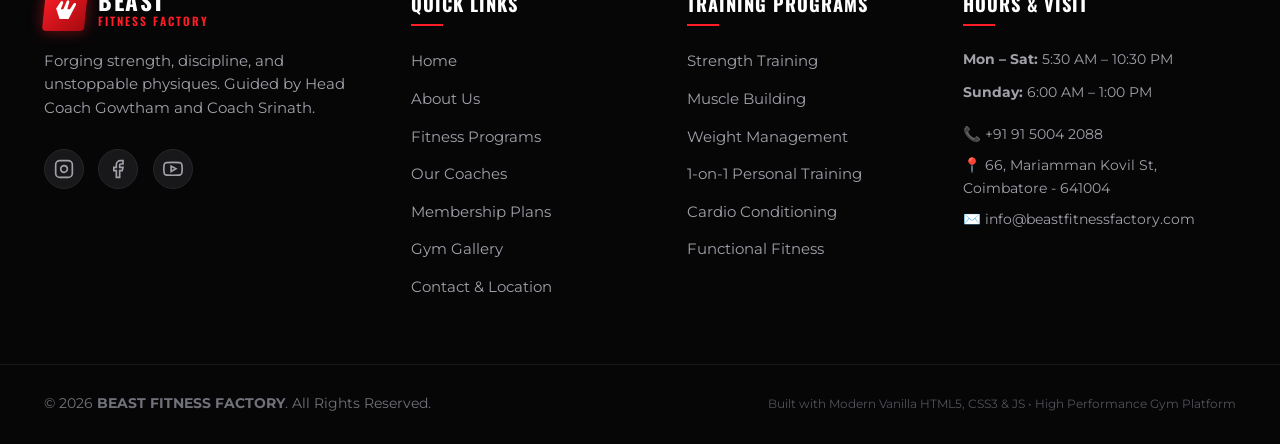
==== commit 317fb01b: "Update brand name to Beast Fitness Factory Co-authored-by: Copilot <223556219+Copilot@users.noreply." ====
--- a/standalone.html
+++ b/standalone.html
@@ -3,8 +3,8 @@
 <head>
   <meta charset="UTF-8">
   <meta name="viewport" content="width=device-width, initial-scale=1.0">
-  <title>BEAST FITNESS FACTOR | Unleash Your Inner Beast</title>
-  <meta name="description" content="BEAST FITNESS FACTOR - Premium fitness club with a powerful bodybuilding atmosphere. Expert coaching by Head Coach Gowtham and Coach Srinath.">
+  <title>BEAST FITNESS FACTORY | Unleash Your Inner Beast</title>
+  <meta name="description" content="BEAST FITNESS FACTORY - Premium fitness club with a powerful bodybuilding atmosphere. Expert coaching by Head Coach Gowtham and Coach Srinath.">
   <meta name="theme-color" content="#0d0d0d">
   
   <!-- Google Fonts: Oswald (Headings) & Montserrat (Body/Accents) -->
@@ -15,7 +15,7 @@
   <!-- Main Stylesheet -->
   <style>
 /* ===================================================================
-   BEAST FITNESS FACTOR - PREMIUM ATHLETIC STYLESHEET
+   BEAST FITNESS FACTORY - PREMIUM ATHLETIC STYLESHEET
    Colors: Black (#0a0a0a), Dark Charcoal (#141414), White (#fff), Vibrant Red (#ff1e27)
    Typography: Oswald (Headings), Montserrat (Body & Accents)
 =================================================================== */
@@ -2472,7 +2472,7 @@
   <header class="site-header" id="navbar">
     <div class="container nav-container">
       <!-- Brand Logo -->
-      <a href="#home" class="brand-logo" aria-label="Beast Fitness Factor Home">
+      <a href="#home" class="brand-logo" aria-label="Beast Fitness Factory Home">
         <div class="logo-mark">
           <svg viewBox="0 0 32 32" fill="currentColor" class="claw-icon">
             <path d="M4 14l5-9c.6-.9 1.9-1.2 2.8-.5.7.5 1 1.4.8 2.3l-2.4 8.2h3.5l3.2-10.5c.3-1 1.4-1.6 2.4-1.3.8.2 1.4 1 1.4 1.8l-1.8 10h3.5l4-7.5c.5-.9 1.7-1.3 2.6-.7.8.5 1.1 1.4.9 2.3L22 28H10L4 14z"/>
@@ -2480,7 +2480,7 @@
         </div>
         <div class="logo-text">
           <span class="brand-name">BEAST</span>
-          <span class="brand-sub">FITNESS FACTOR</span>
+          <span class="brand-sub">FITNESS FACTORY</span>
         </div>
       </a>
 
@@ -2576,13 +2576,13 @@
           MORE THAN A GYM. <span class="highlight-red">IT'S A LIFESTYLE.</span>
         </h2>
         <p class="section-subtitle text-center">
-          BEAST FITNESS FACTOR is dedicated to forging resilient minds, ironclad strength, explosive endurance, and unshakable self-confidence.
+          BEAST FITNESS FACTORY is dedicated to forging resilient minds, ironclad strength, explosive endurance, and unshakable self-confidence.
         </p>
 
         <div class="about-grid">
           <div class="about-image-column">
             <div class="about-image-wrapper">
-              <img src="https://images.unsplash.com/photo-1540497077202-7c8a3999166f?auto=format&fit=crop&w=1000&q=80" alt="Beast Fitness Factor Training Floor" loading="lazy" class="about-main-img">
+              <img src="https://images.unsplash.com/photo-1540497077202-7c8a3999166f?auto=format&fit=crop&w=1000&q=80" alt="Beast Fitness Factory Training Floor" loading="lazy" class="about-main-img">
               <div class="experience-badge">
                 <span class="badge-num">BEAST</span>
                 <span class="badge-text">STANDARD OF EXCELLENCE</span>
@@ -2593,7 +2593,7 @@
           <div class="about-text-column">
             <h3 class="about-heading">Where Dedication Meets Pure Iron</h3>
             <p class="about-paragraph">
-              Whether you are taking your very first step into fitness or you are a seasoned lifter chasing new personal records, <strong>BEAST FITNESS FACTOR</strong> provides the exact environment, coaching, and tools to make it happen. We reject gimmicks and focus on proven training principles that deliver tangible, long-lasting transformation.
+              Whether you are taking your very first step into fitness or you are a seasoned lifter chasing new personal records, <strong>BEAST FITNESS FACTORY</strong> provides the exact environment, coaching, and tools to make it happen. We reject gimmicks and focus on proven training principles that deliver tangible, long-lasting transformation.
             </p>
 
             <!-- 4 Core Pillars -->
@@ -2652,7 +2652,7 @@
     <section class="section why-section">
       <div class="container">
         <div class="section-badge text-center">THE BEAST ADVANTAGE</div>
-        <h2 class="section-title text-center">WHY CHOOSE <span class="highlight-red">BEAST FITNESS FACTOR?</span></h2>
+        <h2 class="section-title text-center">WHY CHOOSE <span class="highlight-red">BEAST FITNESS FACTORY?</span></h2>
         <p class="section-subtitle text-center">Built for those who take their physical potential seriously.</p>
 
         <div class="features-grid">
@@ -2867,7 +2867,7 @@
               <h3 class="trainer-name">GOWTHAM</h3>
               <p class="trainer-spec">Head Coach &bull; Strength & Hypertrophy Specialist</p>
               <p class="trainer-bio">
-                Gowtham leads the training standards at Beast Fitness Factor. Specializing in heavy barbell mechanics, hypertrophy protocols, and athletic conditioning, he focuses on disciplined technique and pushing athletes past mental barriers safely and systematically.
+                Gowtham leads the training standards at Beast Fitness Factory. Specializing in heavy barbell mechanics, hypertrophy protocols, and athletic conditioning, he focuses on disciplined technique and pushing athletes past mental barriers safely and systematically.
               </p>
               <div class="trainer-focus-tags">
                 <span>Powerlifting</span>
@@ -3016,7 +3016,7 @@
     <!-- ==================== GYM GALLERY ==================== -->
     <section class="section gallery-section" id="gallery">
       <div class="container">
-        <div class="section-badge text-center">INSIDE THE FACTOR</div>
+        <div class="section-badge text-center">INSIDE THE FACTORY</div>
         <h2 class="section-title text-center">GYM <span class="highlight-red">GALLERY</span></h2>
         <p class="section-subtitle text-center">Take a visual tour through our training floor, heavy iron stations, and workout environment.</p>
 
@@ -3258,8 +3258,8 @@
               </div>
               <div class="contact-details">
                 <h4>Email Inquiries</h4>
-                <p><a href="mailto:info@beastfitnessfactor.com">info@beastfitnessfactor.com</a></p>
-                <p><a href="mailto:coaching@beastfitnessfactor.com">coaching@beastfitnessfactor.com</a></p>
+                <p><a href="mailto:info@beastfitnessfactory.com">info@beastfitnessfactory.com</a></p>
+                <p><a href="mailto:coaching@beastfitnessfactory.com">coaching@beastfitnessfactory.com</a></p>
               </div>
             </div>
 
@@ -3313,7 +3313,7 @@
           </div>
           <div class="logo-text">
             <span class="brand-name">BEAST</span>
-            <span class="brand-sub">FITNESS FACTOR</span>
+            <span class="brand-sub">FITNESS FACTORY</span>
           </div>
         </a>
         <p class="footer-tagline">
@@ -3367,7 +3367,7 @@
         <div class="footer-contact-mini">
           <p>📞 <a href="tel:+919150042088">+91 91 5004 2088</a></p>
           <p>📍 66, Mariamman Kovil St, Coimbatore - 641004</p>
-          <p>✉️ <a href="mailto:info@beastfitnessfactor.com">info@beastfitnessfactor.com</a></p>
+          <p>✉️ <a href="mailto:info@beastfitnessfactory.com">info@beastfitnessfactory.com</a></p>
         </div>
       </div>
     </div>
@@ -3375,7 +3375,7 @@
     <!-- Copyright Sub-Footer -->
     <div class="footer-bottom">
       <div class="container footer-bottom-inner">
-        <p>&copy; <span id="year-span">2026</span> <strong>BEAST FITNESS FACTOR</strong>. All Rights Reserved.</p>
+        <p>&copy; <span id="year-span">2026</span> <strong>BEAST FITNESS FACTORY</strong>. All Rights Reserved.</p>
         <p class="dev-credits">Built with Modern Vanilla HTML5, CSS3 & JS &bull; High Performance Gym Platform</p>
       </div>
     </div>
@@ -3469,7 +3469,7 @@
   <!-- JavaScript -->
   <script>
 /**
- * BEAST FITNESS FACTOR - INTERACTIVE SCRIPT
+ * BEAST FITNESS FACTORY - INTERACTIVE SCRIPT
  * Author: Antigravity AI
  * Features: Sticky nav, mobile drawer, scroll spy, pricing switcher,
  *           programs modal, gallery filters, lightbox viewer, BMI calculator,
@@ -3490,7 +3490,7 @@
     initBMICalculator();
     initEnquiryForm();
     initAutoYear();
-    console.log("Beast Fitness Factor scripts successfully initialized.");
+    console.log("Beast Fitness Factory scripts successfully initialized.");
   } catch (err) {
     console.error("Initialization error:", err);
   }
@@ -4070,7 +4070,7 @@
 
       const data = getFormData();
       const rawMessage = 
-`🏋️ *BEAST FITNESS FACTOR - GYM ENQUIRY*
+`🏋️ *BEAST FITNESS FACTORY - GYM ENQUIRY*
 ━━━━━━━━━━━━━━━━━━━━
 👤 *Name:* ${data.name}
 📱 *Phone:* ${data.phone}
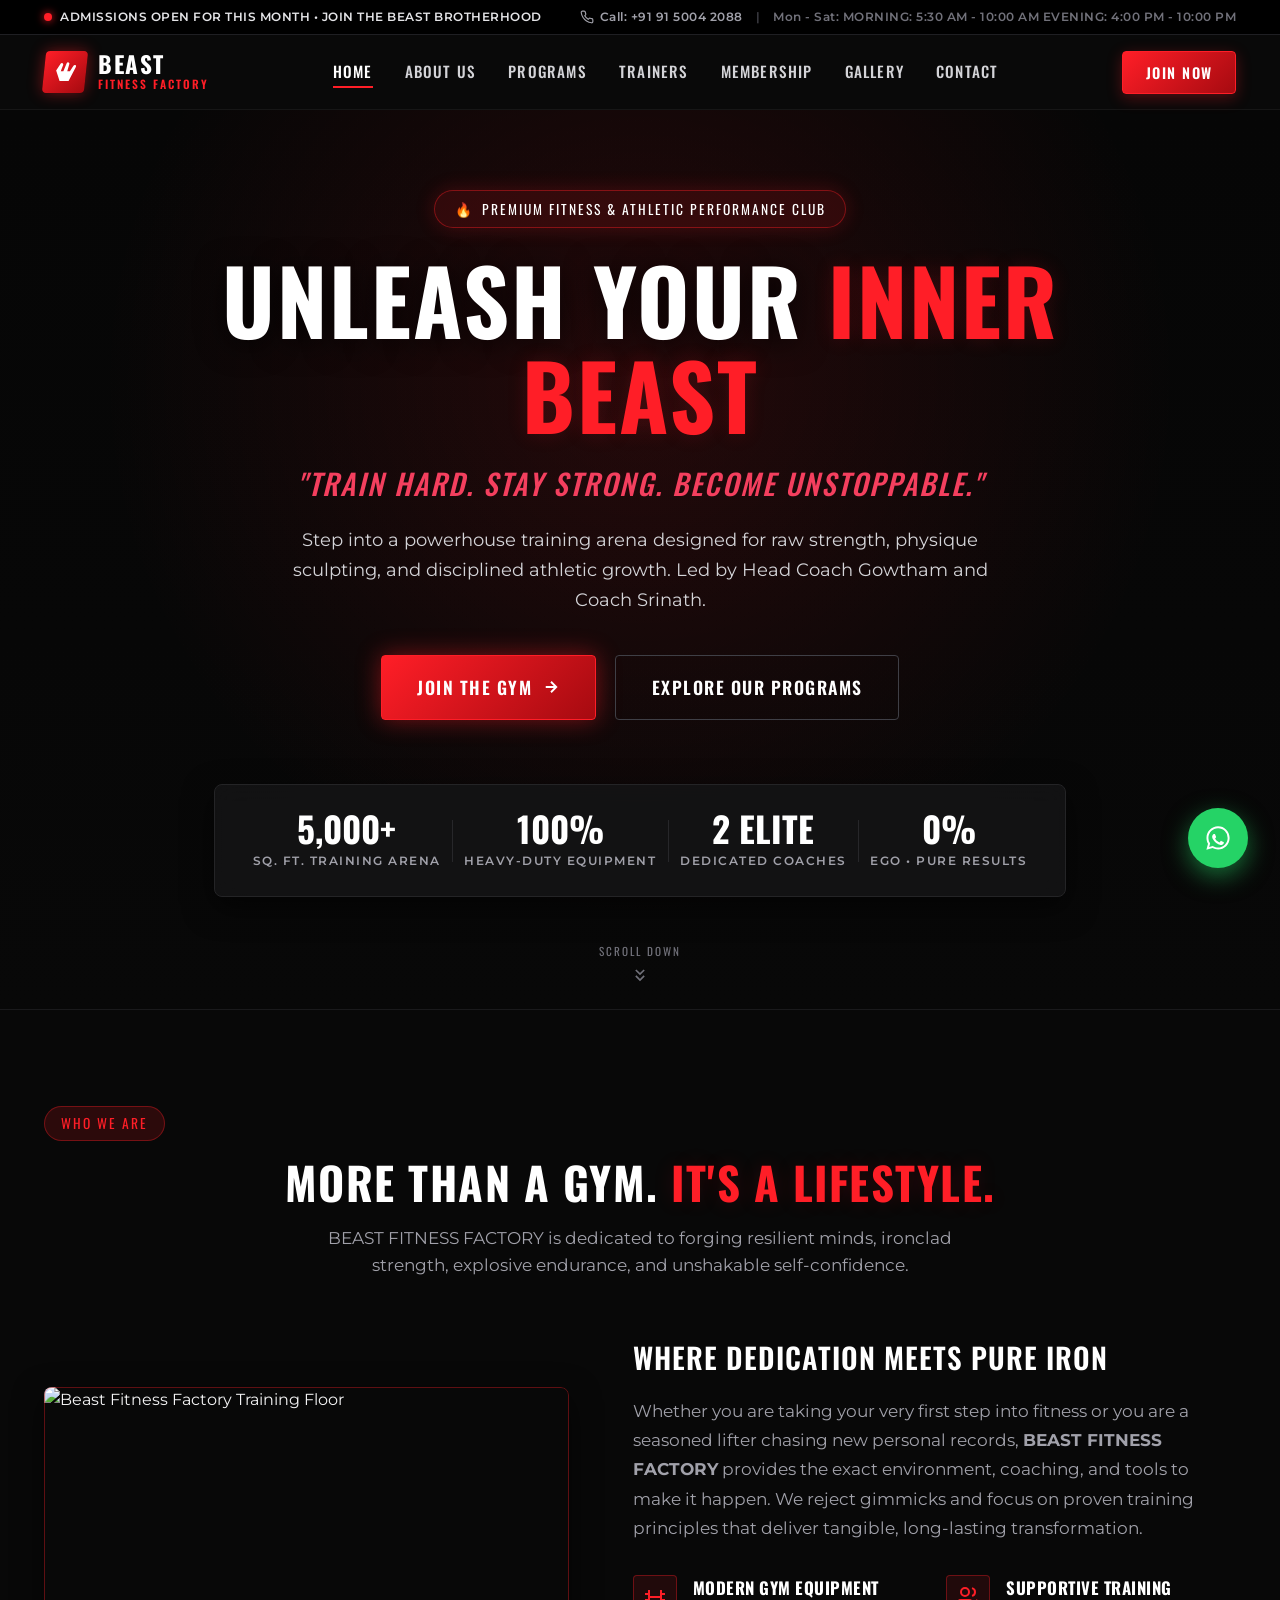
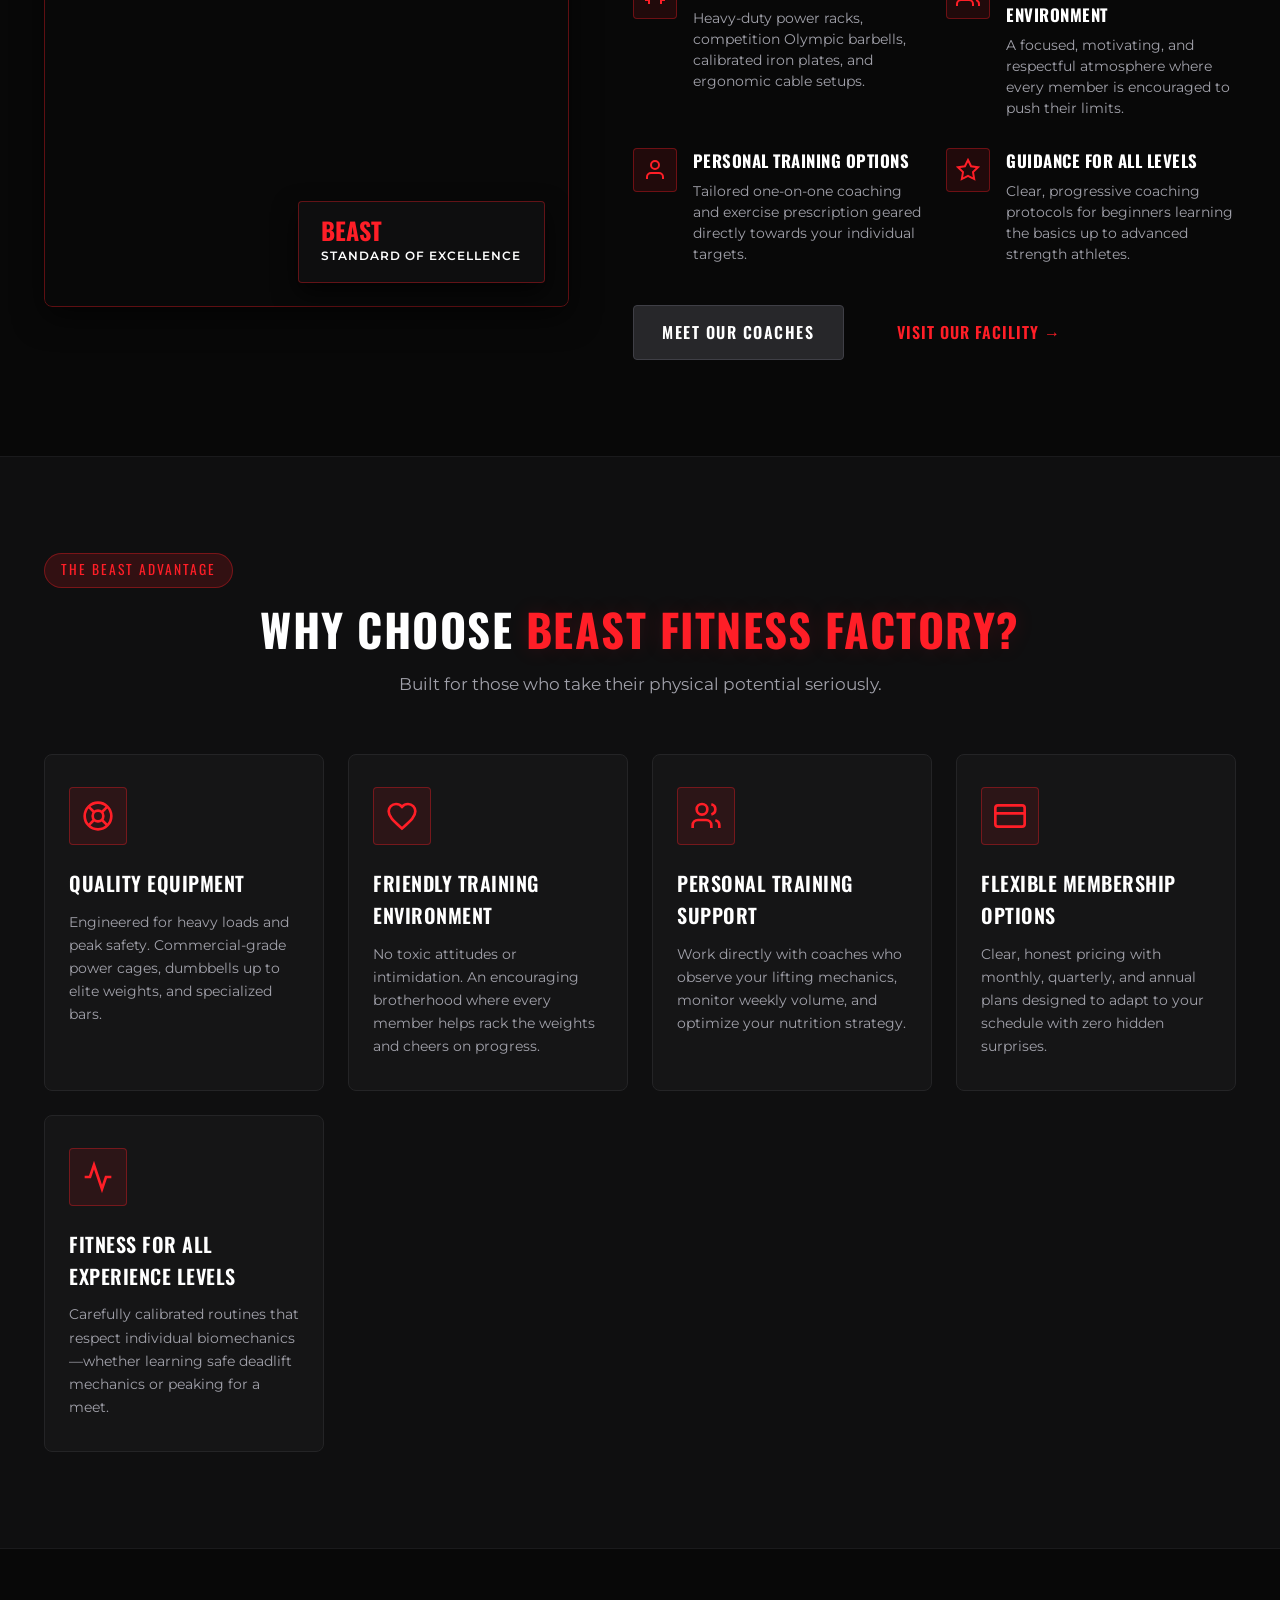
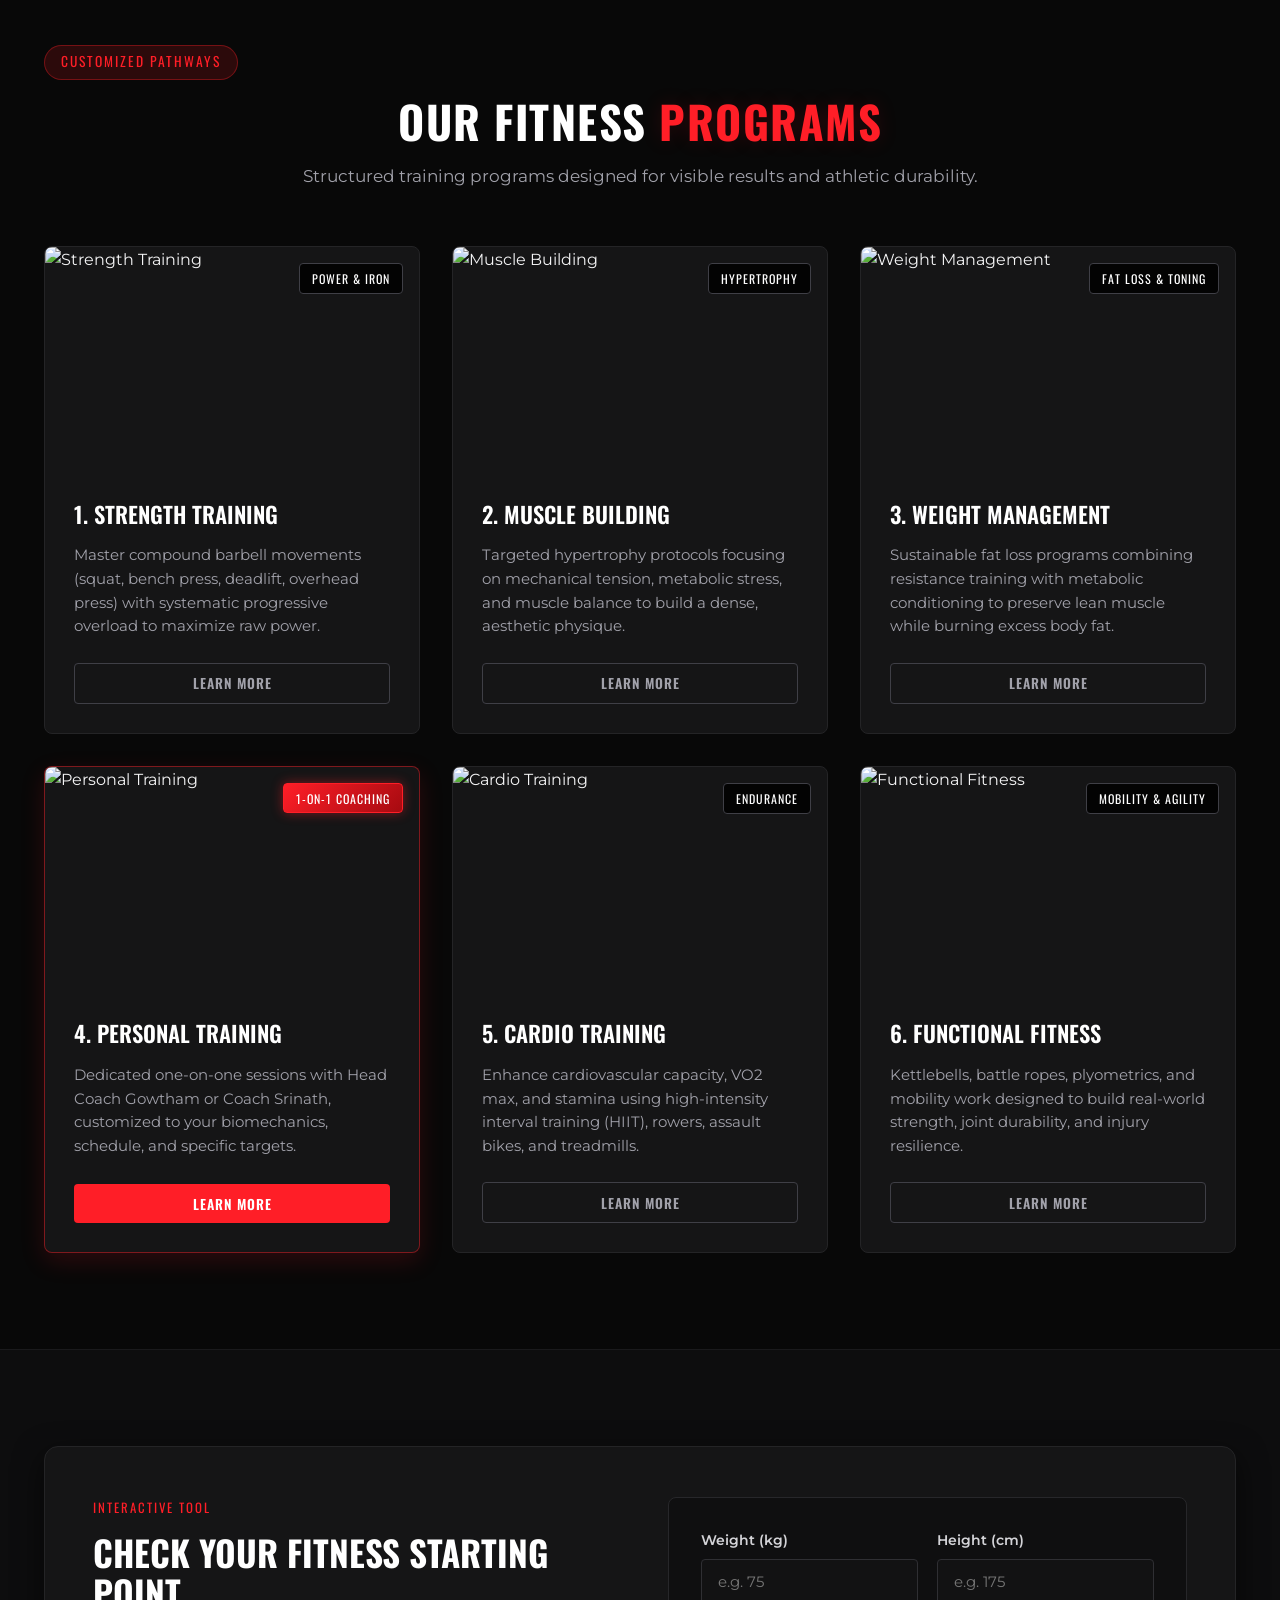
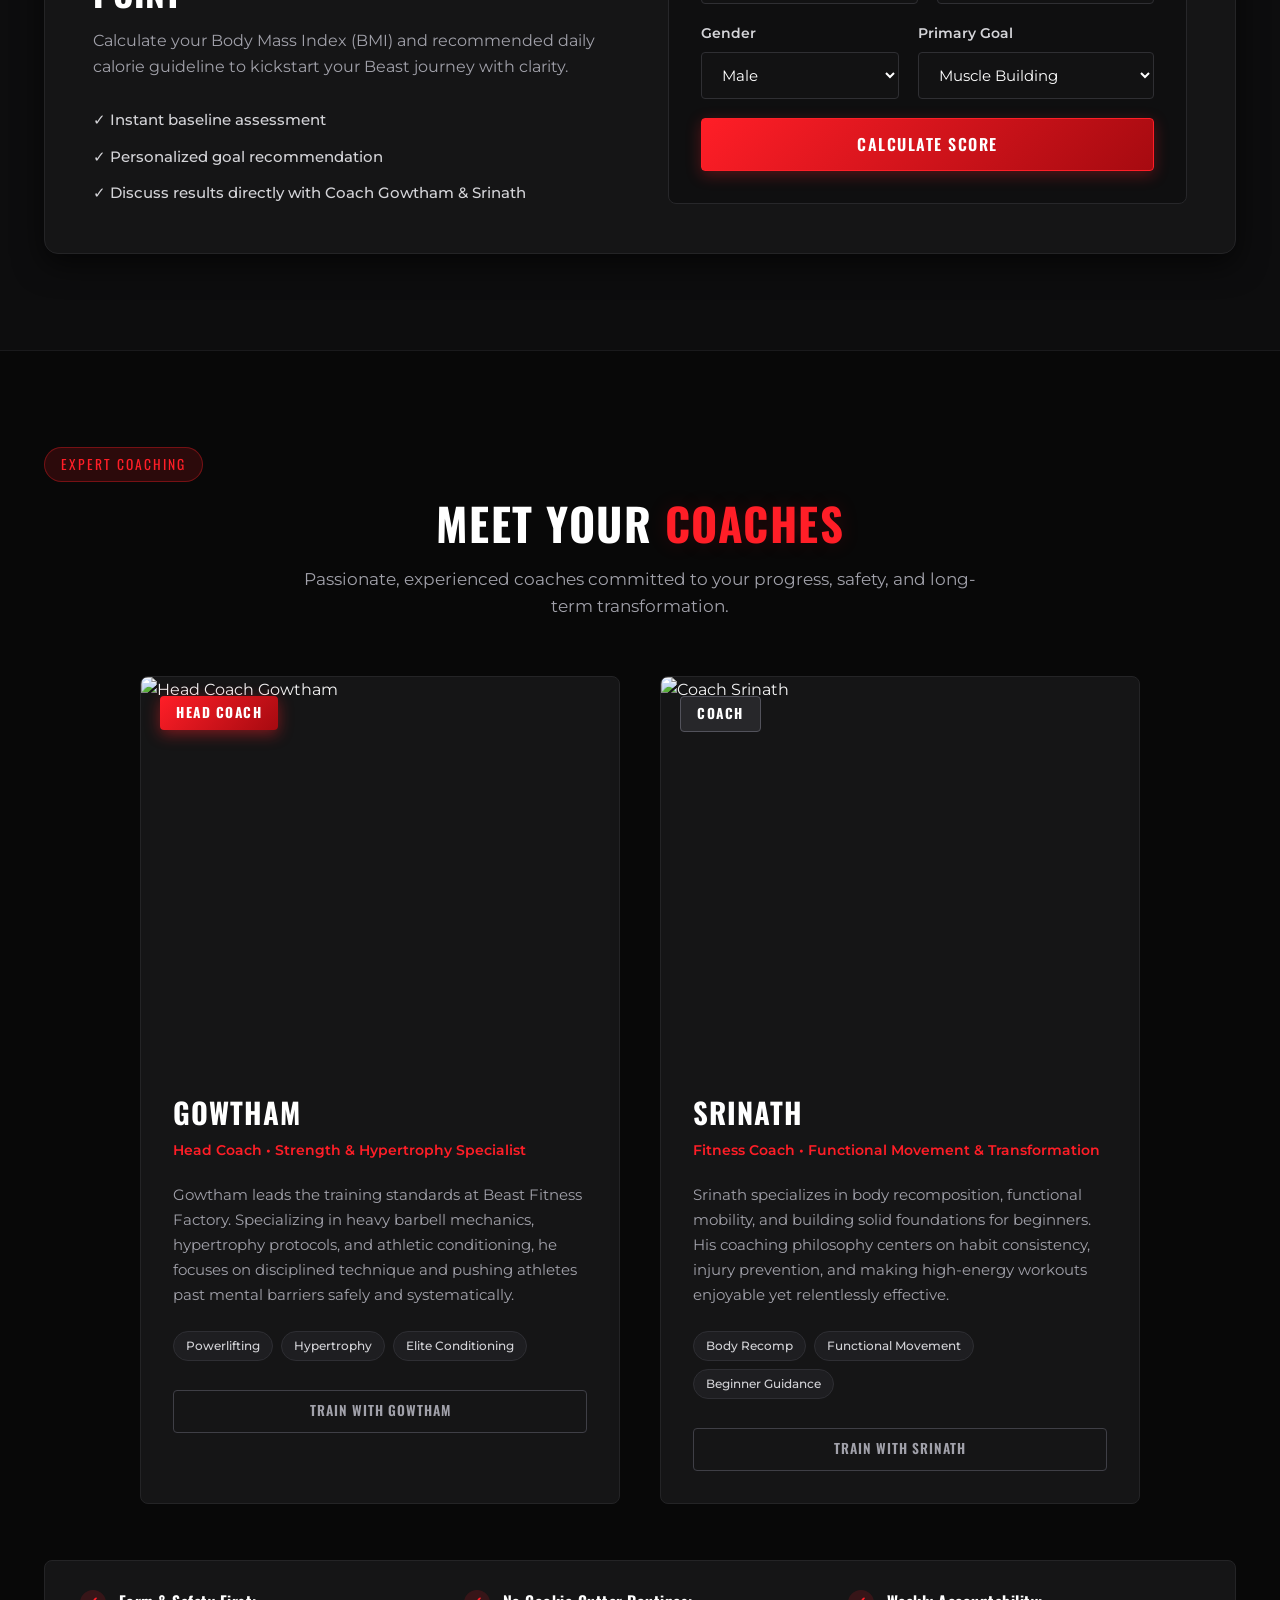
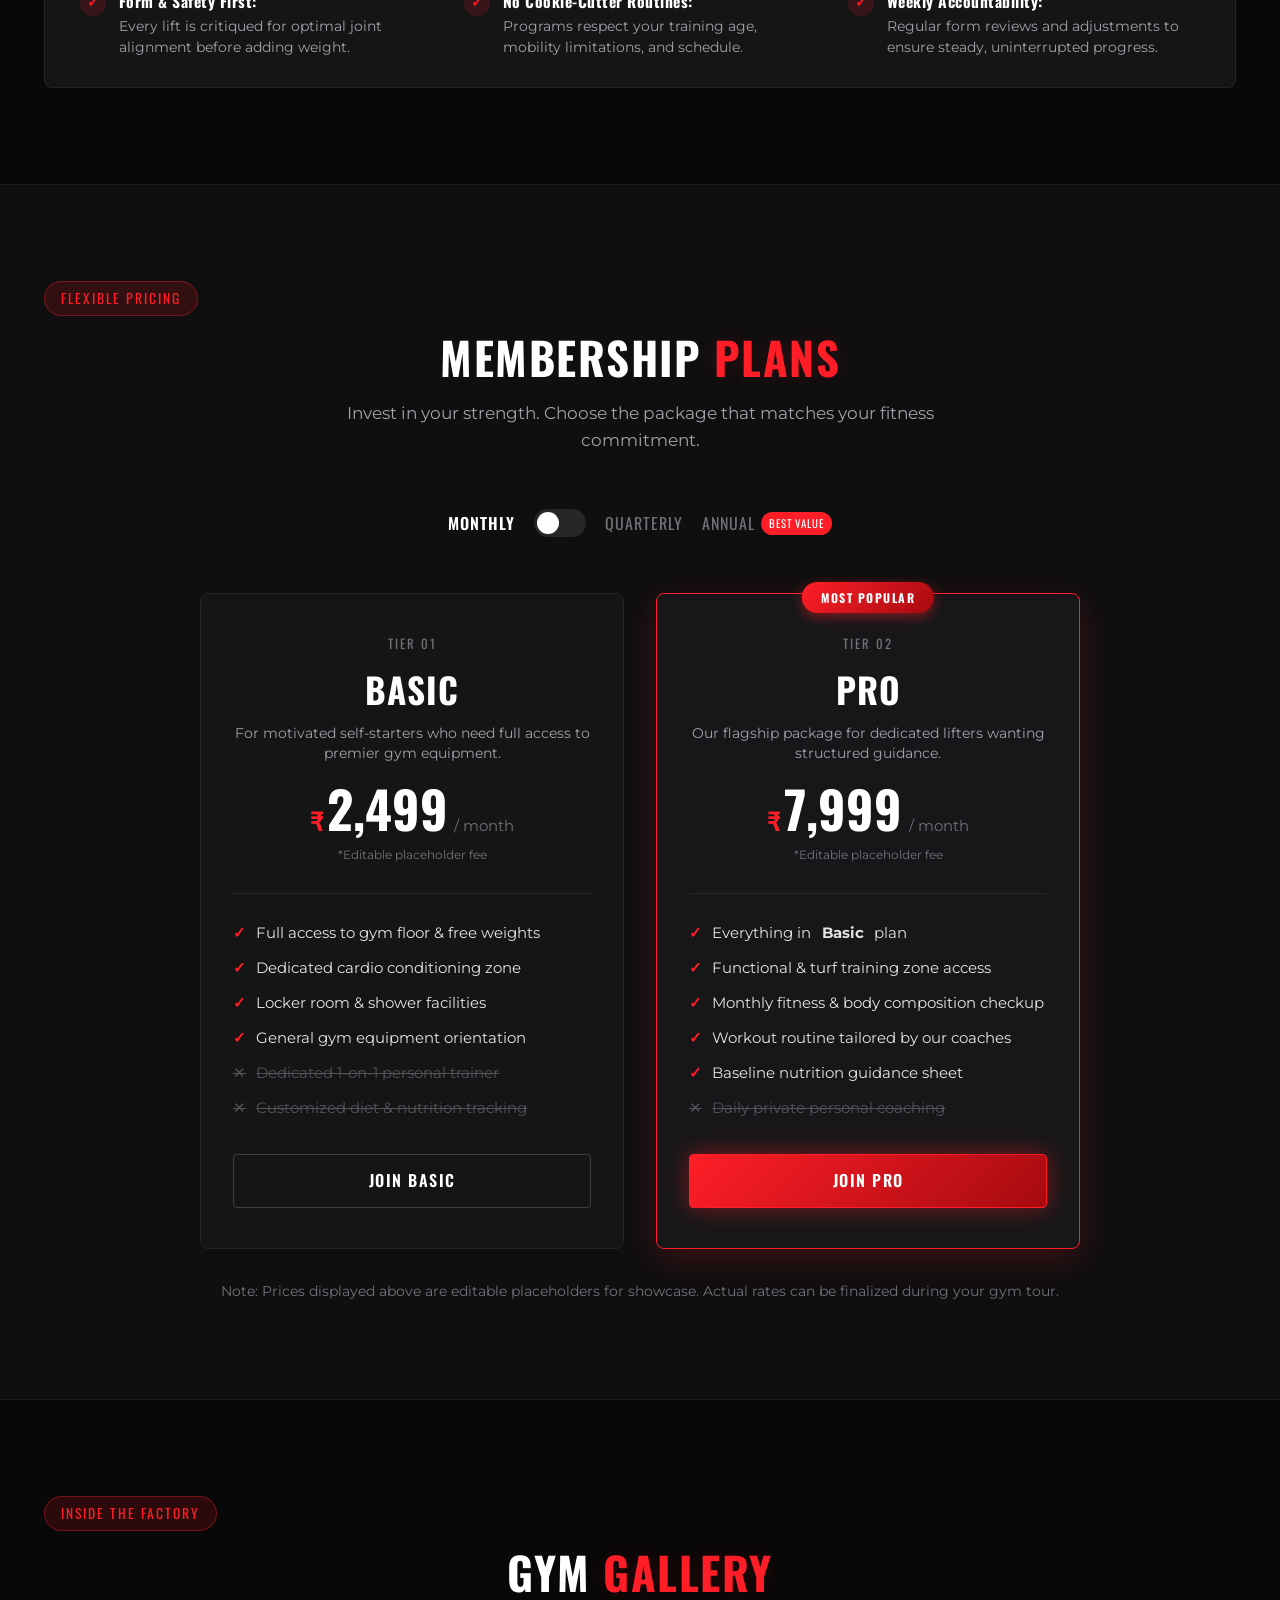
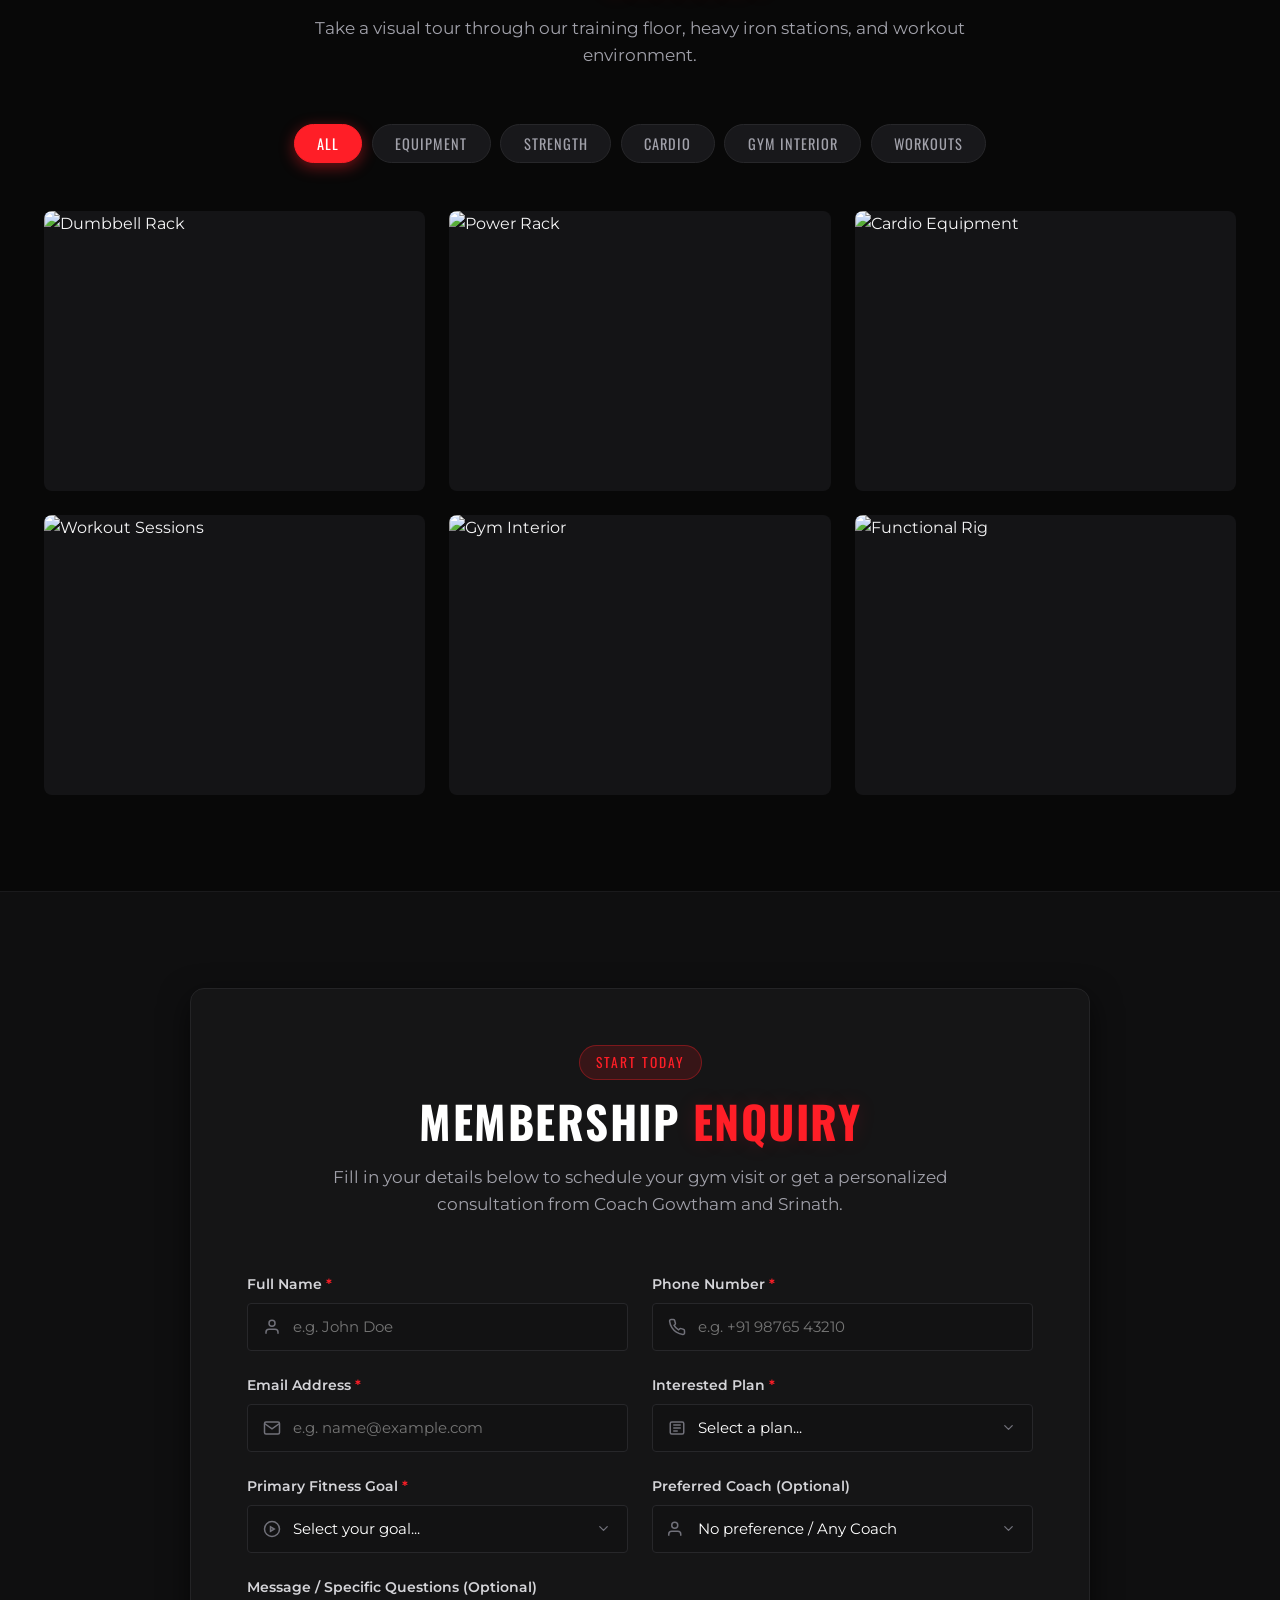
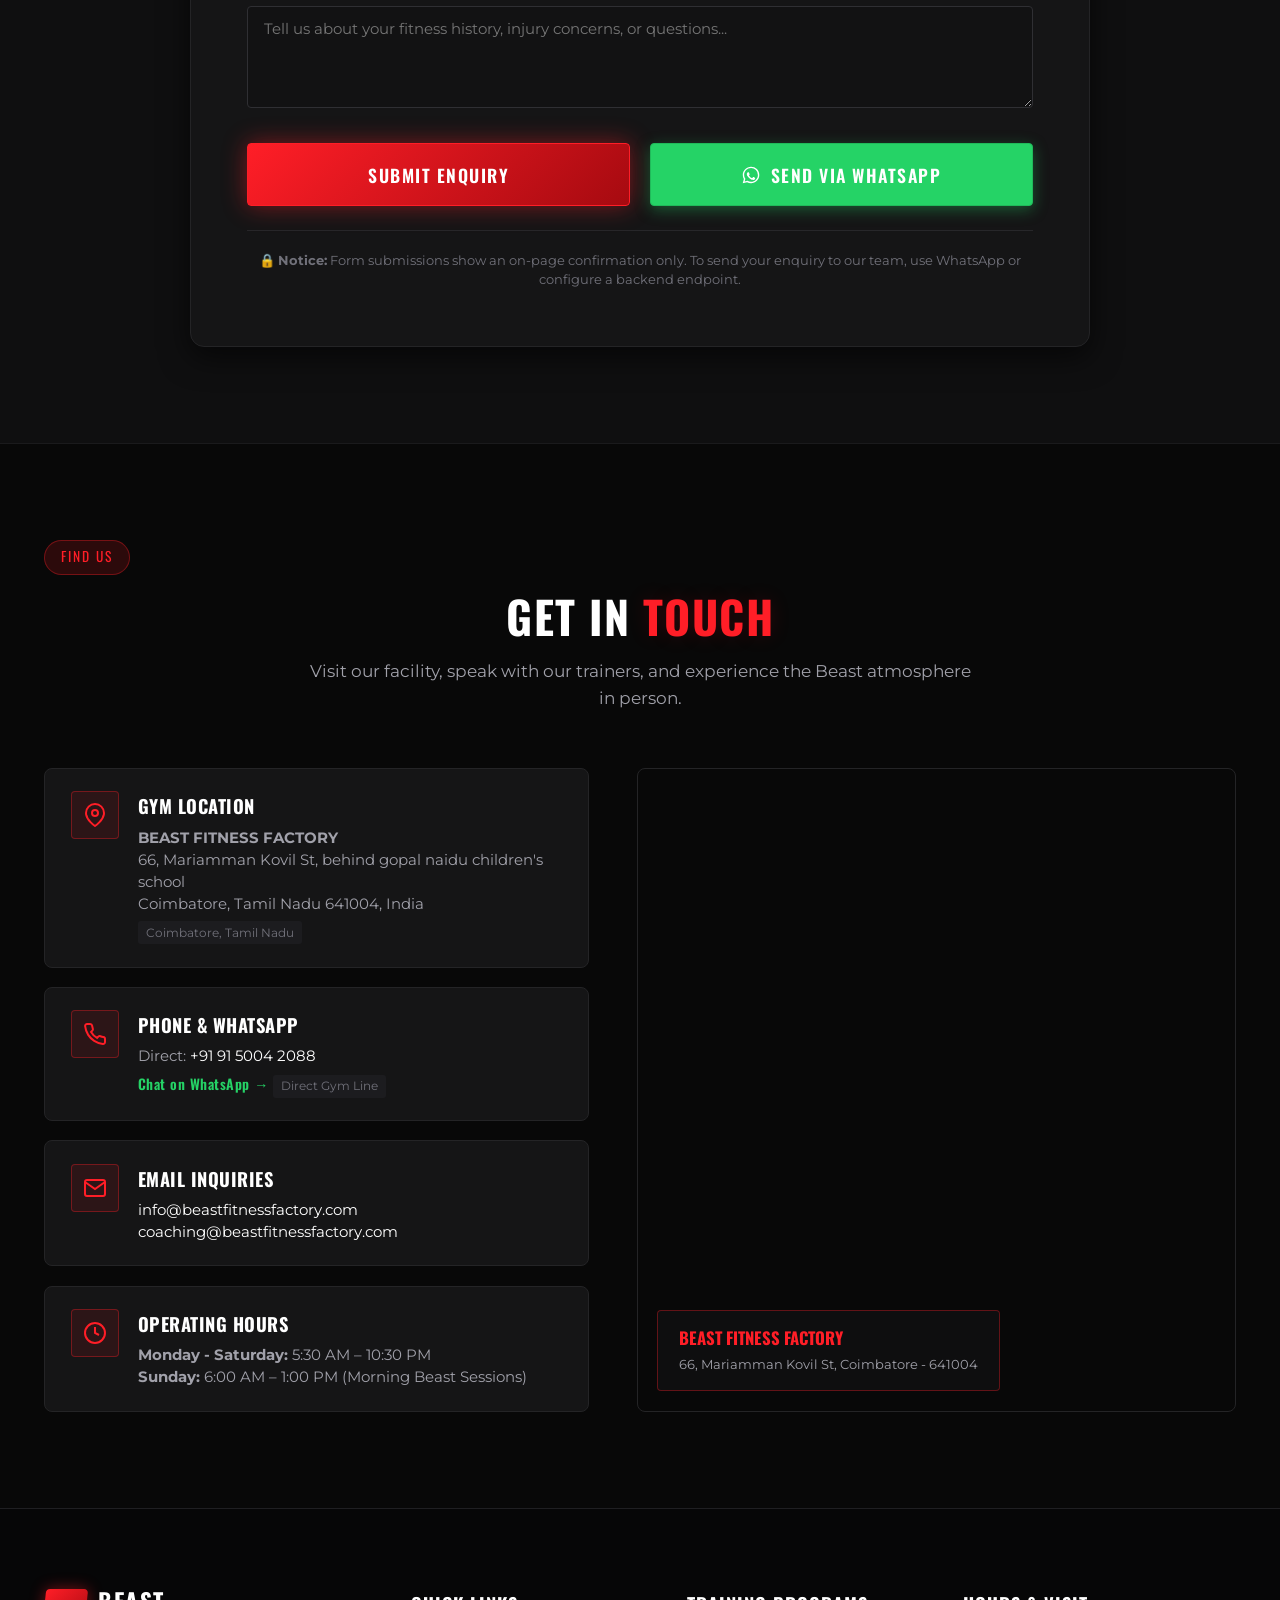
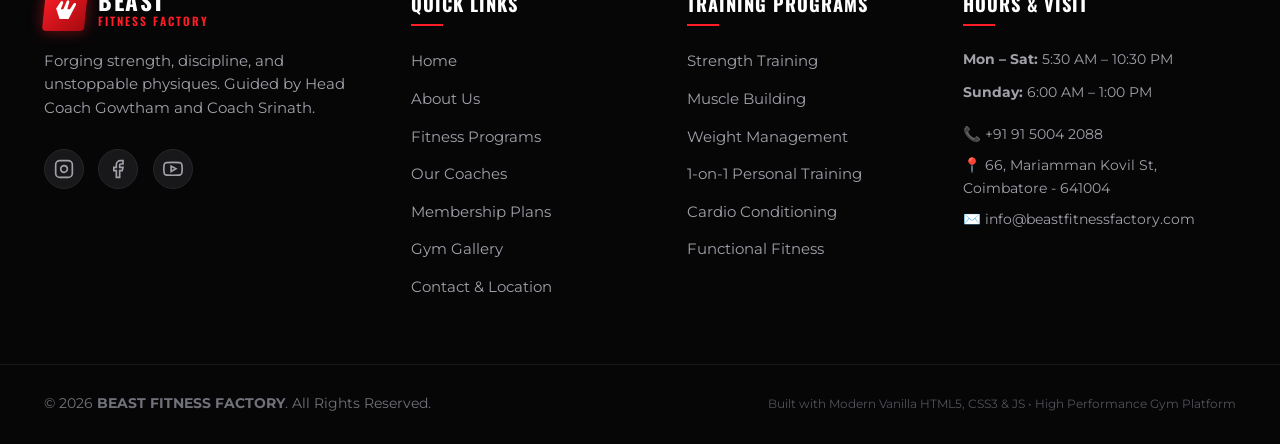
==== commit a0fdcc96: "Remove demo wording from enquiry flow Co-authored-by: Copilot <223556219+Copilot@users.noreply.githu" ====
--- a/standalone.html
+++ b/standalone.html
@@ -3196,7 +3196,7 @@
             <!-- Form Action Buttons -->
             <div class="enquiry-actions">
               <button type="submit" class="btn btn-primary btn-large btn-glow" id="btn-submit-form">
-                <span>Submit Enquiry (Demo)</span>
+                <span>Submit Enquiry</span>
               </button>
               
               <button type="button" class="btn btn-whatsapp btn-large" id="btn-whatsapp-enquiry">
@@ -3207,7 +3207,7 @@
 
             <!-- Transparency Disclaimer -->
             <p class="form-disclaimer">
-              🔒 <strong>Demo Notice:</strong> This initial version is set up with instant WhatsApp forwarding or client-side demo validation. No real messages are dispatched to an external server unless configured with your backend endpoint.
+              🔒 <strong>Notice:</strong> Form submissions show an on-page confirmation only. To send your enquiry to our team, use WhatsApp or configure a backend endpoint.
             </p>
           </form>
         </div>
@@ -3456,7 +3456,7 @@
         </div>
         <h3 id="feedback-title">Enquiry Received!</h3>
         <p id="feedback-message" class="feedback-text">
-          Thank you for taking the first step. This is a local demo confirmation verifying all input fields.
+          Thank you for taking the first step. Your details are shown in this confirmation only. To send your enquiry to our team, choose Send via WhatsApp.
         </p>
         <div class="feedback-summary" id="feedback-summary"></div>
         <div class="modal-actions">
@@ -4030,7 +4030,7 @@
     };
   }
 
-  // Form Submit Handler (Demo Submission)
+  // Form Submit Handler
   form.addEventListener("submit", (e) => {
     e.preventDefault();
 
@@ -4102,7 +4102,7 @@
   if (feedbackBackdrop) feedbackBackdrop.addEventListener("click", closeFeedback);
 }
 
-// Helper: Escape HTML to avoid injection in demo modal
+// Helper: Escape HTML before inserting form data into the feedback modal
 function escapeHTML(str) {
   return str.replace(/[&<>'"]/g, 
     tag => ({
